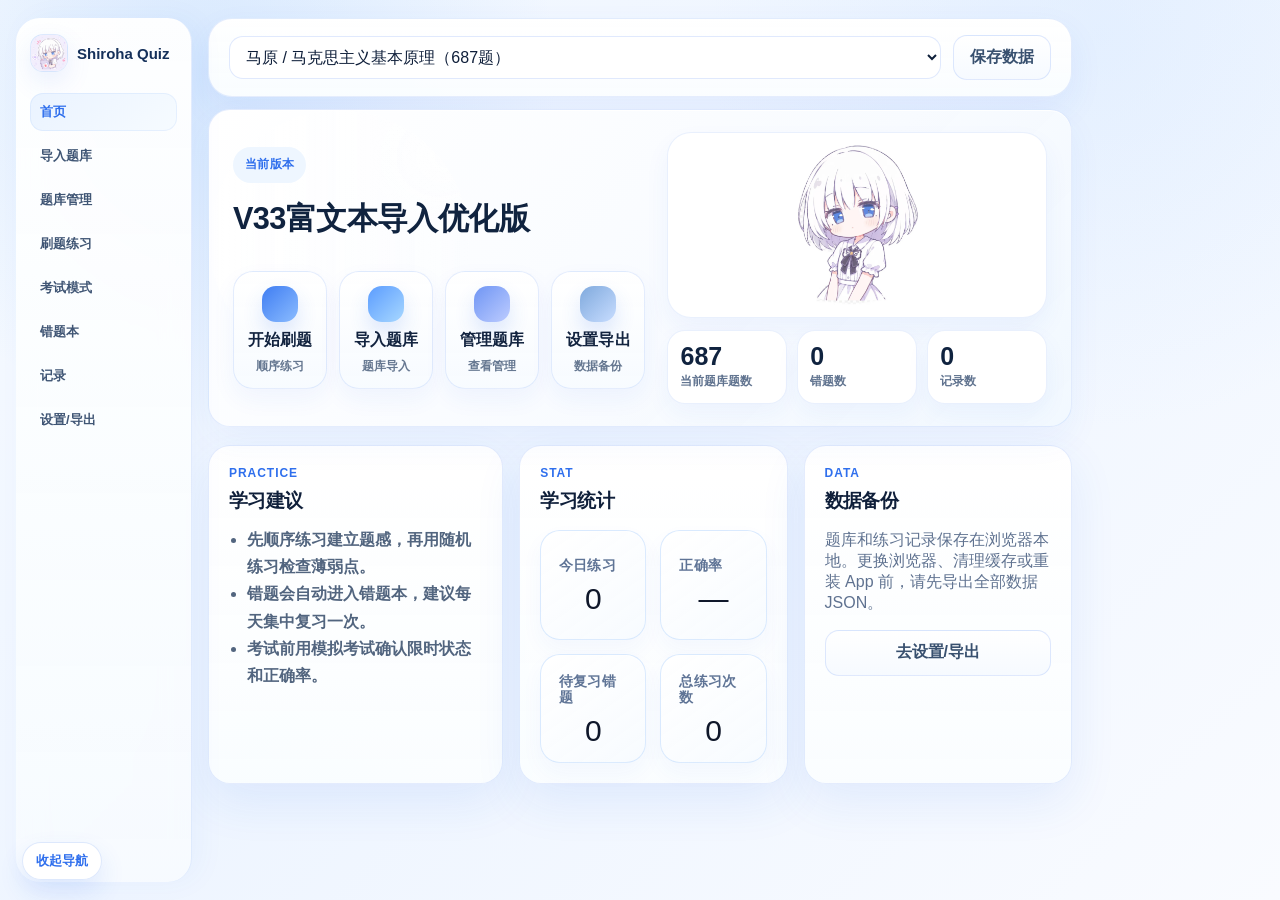
==== index.html @ adc116ed "Publish Shiroha Mayuan quiz site" ====
<!DOCTYPE html>
<html lang="zh-CN">
<head>
  <meta charset="UTF-8" />
  <meta name="viewport" content="width=device-width, initial-scale=1.0, viewport-fit=cover" />
  <meta name="theme-color" content="#F6F7FB" />
  <title>Shiroha Quiz - V29：基本完成版</title>
  <link rel="icon" type="image/png" href="./app-icon.png" />
  <link rel="apple-touch-icon" href="./app-icon.png" />
  <link rel="preload" as="image" href="./media/peeking.webp" />
  <link rel="stylesheet" href="./styles.css" />
  <link rel="preload" as="image" href="./media/home_welcome_avatar.webp" />
  <link rel="preload" as="image" href="./media/import_question_bank_folder.webp" />
</head>
<body>
  <div class="app-splash" aria-hidden="true">
    <div class="app-splash-card">
      <img class="app-splash-logo" src="./media/home_welcome_avatar.webp" alt="" />
      <div class="app-splash-title">Shiroha Quiz</div>
      <div class="app-splash-subtitle">轻量刷题 · 题库导入 · 错题复习</div>
      <div class="app-splash-dots"><span></span><span></span><span></span></div>
    </div>
  </div>

  <div class="app">
    <aside class="side">
      <div class="brand">
        <img src="./app-icon.png" alt="图标" onerror="this.style.display='none'" />
        <div><b>Shiroha Quiz</b><span>自导入题库 · 练习 · 考试</span></div>
      </div>
      <button class="nav active" data-view="dashboard">首页</button>
      <button class="nav" data-view="import">导入题库</button>
      <button class="nav" data-view="banks">题库管理</button>
      <button class="nav" data-view="practice">刷题练习</button>
      <button class="nav" data-view="exam">考试模式</button>
      <button class="nav" data-view="wrongbook">错题本</button>
      <button class="nav" data-view="records">记录</button>
      <button class="nav" data-view="settings">设置/导出</button>
    </aside>

    <main class="main">
      <header class="topbar">
        <div>
          <p class="kicker">Shiroha Quiz</p>
          <h1 id="page-title">首页</h1>
        </div>
        <div class="top-actions">
          <select id="active-bank-select"></select>
          <button id="save-all-btn" class="ghost">保存数据</button>
        </div>
      </header>

      <section id="dashboard" class="view active">
        <div class="hero-card dashboard-home-hero">
          <div class="dashboard-home-main">
            <p class="kicker">当前版本</p>
            <h2>V29：基本完成版</h2>
            <p class="dashboard-home-desc">Web 端主体功能与布局已基本定型，常用入口、题库状态和学习数据都可以从首页快速查看。</p>
            <div class="dashboard-action-grid" aria-label="首页快捷入口">
              <button type="button" class="dashboard-action-card blue" onclick="var n=document.querySelector('.nav[data-view=&quot;practice&quot;]');if(n)n.click();">
                <span>开始刷题</span><small>顺序练习</small>
              </button>
              <button type="button" class="dashboard-action-card green" onclick="var n=document.querySelector('.nav[data-view=&quot;import&quot;]');if(n)n.click();">
                <span>导入题库</span><small>题库导入</small>
              </button>
              <button type="button" class="dashboard-action-card violet" onclick="var n=document.querySelector('.nav[data-view=&quot;banks&quot;]');if(n)n.click();">
                <span>管理题库</span><small>查看管理</small>
              </button>
              <button type="button" class="dashboard-action-card amber" onclick="var n=document.querySelector('.nav[data-view=&quot;settings&quot;]');if(n)n.click();">
                <span>设置导出</span><small>数据备份</small>
              </button>
            </div>
          </div>
          <div class="dashboard-home-side">
            <div class="hero-visual-card dashboard-character-card">
              <img class="hero-mascot hero-mascot-main" src="./media/splash_mascot.webp" alt="Shiroha Quiz 首页欢迎素材" />
            </div>
            <div class="dashboard-stat-grid hero-stats-app">
              <div><b id="stat-total">0</b><span>当前题库题数</span></div>
              <div><b id="stat-wrong">0</b><span>错题数</span></div>
              <div><b id="stat-records">0</b><span>记录数</span></div>
            </div>
          </div>
        </div>

        <div class="dashboard-lower-grid">
          <div class="card dashboard-panel">
            <div class="section-head compact"><div><p class="kicker">Practice</p><h3>学习建议</h3></div></div>
            <ul class="dashboard-tips">
              <li>先顺序练习建立题感，再用随机练习检查薄弱点。</li>
              <li>错题会自动进入错题本，建议每天集中复习一次。</li>
              <li>考试前用模拟考试确认限时状态和正确率。</li>
            </ul>
          </div>
          <div class="card dashboard-panel">
            <div class="section-head compact"><div><p class="kicker">Stat</p><h3>学习统计</h3></div></div>
            <div class="dashboard-stats-row learning-stats-v42" aria-label="学习统计">
              <div class="learning-stat-tile-v42">
                <span>今日练习</span>
                <b id="stat-today-count">0</b>
              </div>
              <div class="learning-stat-tile-v42">
                <span>正确率</span>
                <b id="stat-today-rate">—</b>
              </div>
              <div class="learning-stat-tile-v42">
                <span>待复习错题</span>
                <b id="stat-review-due">0</b>
              </div>
              <div class="learning-stat-tile-v42">
                <span>总练习次数</span>
                <b id="stat-total-practice">0</b>
              </div>
            </div>
          </div>
          <div class="card dashboard-panel">
            <div class="section-head compact"><div><p class="kicker">Data</p><h3>数据备份</h3></div></div>
            <p class="muted">题库和练习记录保存在浏览器本地。更换浏览器、清理缓存或重装 App 前，请先导出全部数据 JSON。</p>
            <div class="actions dashboard-card-actions"><button type="button" class="ghost" onclick="var n=document.querySelector('.nav[data-view=&quot;settings&quot;]');if(n)n.click();">去设置/导出</button></div>
          </div>
        </div>
      </section>

      <section id="import" class="view">
        <div class="card">
          <div class="section-head"><div><p class="kicker">Import</p><h2>单文件智能导入</h2></div><button id="load-sample-btn" class="ghost">填入示例</button></div>
          <div class="import-stage-panel">
            <div class="import-stage-copy">
              <b>先导入，再核对，最后开始练习。</b>
              <p>这一页优先保证清晰、稳定和适合手指操作。先上传题库，再在预览区确认识别结果，最后一键创建题库。</p>
              <div class="import-stage-tags">
                <span class="stage-tag active">1 导入文件</span>
                <span class="stage-tag">2 核对结果</span>
                <span class="stage-tag">3 创建题库</span>
              </div>
            </div>
            <div class="import-stage-art">
              <img class="import-art-main" src="./media/import_question_bank_folder.webp" alt="导入题库提示" />
            </div>
          </div>
          <div class="form-grid">
            <label>题库名称<input id="import-bank-name" placeholder="例如：安全培训题库" /></label>
            <label>识别模式<select id="import-mode"><option value="auto">自动识别</option><option value="wenjuanxing">问卷星/考试星</option><option value="normal">普通题库</option><option value="json">JSON</option></select></label>
            <label>解析策略<select id="import-strategy"><option value="auto" selected>自动推荐</option><option value="standard">标准逐行解析</option><option value="volume">分卷分区三层解析</option><option value="compact">紧凑格式解析</option></select></label>
            <label>上传文件<input id="import-file" type="file" accept=".txt,.json,.csv,.xlsx,.docx,.doc,.pdf" /></label>
          </div>
          <textarea id="import-text" placeholder="把题库文本粘贴到这里，或上传 .docx / .xlsx / .csv / .txt / .json / 文字型 PDF 后导入。支持：A、选项(正确答案)、答案：D、答案：A/B/C、解析：……"></textarea>
          <div class="actions import-actions-v51"><button id="parse-import-btn" class="primary">开始识别</button><button id="confirm-import-btn" class="primary" disabled>确认导入</button><button id="clear-import-btn" class="ghost">清空</button><span class="import-actions-spacer-v51" aria-hidden="true"></span><button id="find-replace-import-btn" class="ghost import-find-replace-trigger-v51" type="button">查找替换</button></div>
        </div>
        <div class="card">
          <div class="section-head"><div><p class="kicker">Dual File Import</p><h2>双文件导入：题目文件 + 答案文件</h2></div><button id="dual-load-sample-btn" class="ghost">填入双文件示例</button></div>
          <p class="muted">适用于“一个文件只写题目，另一个文件只写答案”的试卷/答案卷。题目文件支持 .docx / .txt / .json / 文字型 .pdf；答案文件支持 .docx / .txt / 文字型 .pdf。文字型 PDF 使用本地文本提取能力，不依赖 OCR。</p>
          <div class="form-grid">
            <label>题目文件<input id="dual-question-file" type="file" accept=".txt,.json,.csv,.docx,.doc,.pdf" /></label>
            <label>答案文件<input id="dual-answer-file" type="file" accept=".txt,.csv,.docx,.doc,.pdf" /></label>
            <label>匹配方式<select id="dual-match-mode"><option value="auto" selected>自动匹配</option><option value="group">题型分组 + 顺序匹配</option><option value="number">按题号匹配</option><option value="number-strict">严格题号匹配</option><option value="order">按顺序匹配</option></select></label>
          </div>
          <div class="split-grid">
            <label>题目文本<textarea id="dual-question-text" placeholder="也可以直接粘贴题目文件内容。"></textarea></label>
            <label>答案文本<textarea id="dual-answer-text" placeholder="也可以直接粘贴答案文件内容，例如：&#10;1. D&#10;2. ACD&#10;3. 正确"></textarea></label>
          </div>
          <div class="actions"><button id="parse-dual-import-btn" class="primary">开始合并识别</button><button id="dual-confirm-import-btn" class="primary" disabled>确认导入</button><button id="clear-dual-import-btn" class="ghost">清空双文件</button></div>
        </div>

        <details class="card import-help import-help-details"><summary>查看导入格式说明</summary>
          <h2>支持的题库格式</h2>
          <p>支持 Word / TXT / PDF / JSON 等常见题库来源。普通文本题库会进入识别流程；从 Shiroha Quiz 导出的备份 JSON、批量题库 JSON 或配置文件，请到“设置/导出”页使用“导入配置 / 备份 JSON”，不要当作普通题库文本解析。</p>
          <div class="help-grid">
            <div><b>单选题</b><code>1. 下列说法正确的是？
A. 选项一
B. 选项二
答案：A</code></div>
            <div><b>多选题</b><code>1. 以下哪些属于常见题型？
A. 单选题
B. 多选题
C. 判断题
答案：AB</code></div>
            <div><b>判断题</b><code>1. Shiroha Quiz 支持导入题库。
答案：正确</code></div>
            <div><b>填空 / 简答</b><code>1. 请填写关键词：____。
参考答案：题库导入</code></div>
            <div><b>双文件导入</b><code>题目文件：只放题目和选项
答案文件：1. A / 2. ACD / 3. 正确
系统会按题号或顺序匹配</code></div>
            <div><b>备份 JSON</b><code>由“导出全部数据”或“批量导出题库”生成
请到“设置/导出”页导入</code></div>
          </div>
        </details>
        <div class="card">
          <div class="section-head"><div><h2>识别结果预览</h2><p class="muted">识别后请先核对题型、答案和异常提示。无法确认的题目会标记为待确认，建议修正后再导入。</p></div><div class="row-actions"><label class="inline-filter">筛选<select id="import-preview-filter"><option value="priority">异常优先</option><option value="problem">仅异常</option><option value="normal">仅正常</option><option value="all">全部</option></select></label><button id="batch-delete-import-btn" class="ghost danger" disabled>删除选中</button><button id="clear-import-selection-btn" class="ghost" disabled>清空选择</button><button id="revalidate-import-btn" class="ghost">重新校验</button></div></div>
          <div id="import-summary" class="notice">尚未识别到题目。</div>
          <div id="import-report-panel" class="report-panel hidden"></div>
          <div class="table-wrap"><table id="import-preview"><thead><tr><th><input type="checkbox" id="import-select-all-visible" title="选择当前显示"></th><th>序号</th><th>题型</th><th>题干</th><th>选项数</th><th>答案</th><th>状态</th><th>操作</th></tr></thead><tbody></tbody></table></div>
        </div>
      </section>

      <section id="banks" class="view">
        <div class="card">
          <div class="section-head"><div><p class="kicker">Banks</p><h2>题库列表</h2></div><button id="dedupe-btn" class="ghost">当前题库去重</button></div>
          <div class="page-art-strip bank-art-strip">
            <div><b>题库列表与批量管理</b><span>没有题库时可先导入或新建空题库；已有题库可在这里整理、复制、合并和批量导出。</span></div>
            <img src="./media/empty_state_no_question_bank.webp" alt="空题库提示素材" />
          </div>
          <div class="form-grid">
            <label>当前题库名称<input id="bank-rename-input" placeholder="输入新名称后点击重命名" /></label>
            <label>合并来源题库<select id="merge-bank-select"></select></label>
            <label>管理操作<select id="bank-sort-mode"><option value="created">按创建时间</option><option value="name">按名称</option><option value="count">按题量</option></select></label>
          </div>
          <div class="actions">
            <button id="rename-bank-btn" class="primary">重命名当前题库</button>
            <button id="duplicate-bank-btn" class="ghost">复制当前题库</button>
            <button id="new-empty-bank-btn" class="ghost">新建空题库</button>
            <button id="merge-bank-btn" class="ghost">把来源题库合并到当前题库</button>
          </div>
          <div id="bank-list" class="bank-list"></div>
        </div>
        <div class="card">
          <h2>当前题库预览</h2>
          <div class="table-wrap"><table id="bank-preview"><thead><tr><th>#</th><th>题型</th><th>题干</th><th>答案</th><th>分类</th><th>分值</th></tr></thead><tbody></tbody></table></div>
        </div>
      </section>

      <section id="practice" class="view">
        <div class="card">
          <div class="section-head"><div><p class="kicker">Practice</p><h2>练习设置</h2></div><div class="pill" id="practice-progress">0 / 0</div></div>
          <div class="page-art-strip practice-art-strip">
            <div><b>选择题型和题量后开始练习</b><span>练习页保留一个学习状态素材，避免占用答题区域。</span></div>
            <img src="./media/quiz_in_progress_study.webp" alt="刷题学习素材" />
          </div>
          <div class="form-grid">
            <label>题型<select id="practice-type"><option value="all">全部</option><option value="single">单选</option><option value="multiple">多选</option><option value="multi">多选兼容</option><option value="judge">判断</option><option value="blank">填空</option><option value="short">简答</option></select></label>
            <label>来源<select id="practice-source"><option value="all">全部题目</option><option value="wrong">仅错题本</option><option value="favorite">仅收藏题</option></select></label>
            <label>顺序<select id="practice-order"><option value="sequence">顺序</option><option value="random">随机</option></select></label>
            <label>题量<select id="practice-limit"><option value="20">20题</option><option value="50">50题</option><option value="100">100题</option><option value="half">题库一半</option><option value="all">全部题库</option></select></label>
            <div class="settings-action-cell web-settings-action-cell">
              <span class="control-label">快捷操作</span>
              <div class="settings-action-buttons">
                <button id="start-practice-btn" class="primary">开始练习</button>
                <button id="reset-practice-btn" class="ghost">重置</button>
              </div>
            </div>
          </div>
          <p class="muted">点击开始后会进入沉浸练习页面，隐藏上方和侧边导航干扰；练习结束或退出后返回设置页。</p>
        </div>
        <div class="card quiz-card" id="practice-card">
          <div class="empty">选择条件后点击“开始练习”。</div>
        </div>
      </section>

      <section id="exam" class="view">
        <div class="card" id="exam-setup">
          <div class="section-head"><div><p class="kicker">Exam</p><h2>考试设置</h2></div><div class="pill" id="exam-timer">未开始</div></div>
          <div class="page-art-strip exam-art-strip">
            <div><b>配置考试参数，再开始模拟</b><span>考试模式使用思考提示素材，保持页面轻量，不遮挡试卷区域。</span></div>
            <img src="./media/thinking_state_question.webp" alt="思考提示素材" />
          </div>
          <div class="form-grid">
            <label>考试名称<input id="exam-name" value="模拟考试" /></label>
            <label>题量<input id="exam-count" type="number" value="50" min="1" /></label>
            <label>限时/分钟<input id="exam-minutes" type="number" value="60" min="0" /></label>
            <label>及格线<input id="exam-pass-score" type="number" value="60" min="0" step="0.5" /></label>
            <label>单选分值<input id="score-single" type="number" value="1" min="0" step="0.5" /></label>
            <label>多选分值<input id="score-multiple" type="number" value="2" min="0" step="0.5" /></label>
            <label>判断分值<input id="score-judge" type="number" value="1" min="0" step="0.5" /></label>
            <label>填空分值<input id="score-blank" type="number" value="1" min="0" step="0.5" /></label>
            <label>简答分值<input id="score-short" type="number" value="5" min="0" step="0.5" /></label>
            <label>题型范围<select id="exam-type"><option value="all">全部题型</option><option value="single">只考单选</option><option value="multiple">只考多选</option><option value="judge">只考判断</option><option value="blank">只考填空</option><option value="short">只考简答</option></select></label>
            <label>抽题方式<select id="exam-order"><option value="random">随机抽题</option><option value="sequence">顺序抽题</option></select></label>
            <div class="settings-action-cell web-settings-action-cell">
              <span class="control-label">快捷操作</span>
              <div class="settings-action-buttons">
                <button id="start-exam-btn" class="primary">开始考试</button>
                <button id="submit-exam-btn" class="danger" disabled>交卷评分</button>
              </div>
            </div>
          </div>
        </div>
        <div class="card quiz-card" id="exam-card"><div class="empty">考试开始后会在这里显示整套试卷。</div></div>
      </section>

      <section id="wrongbook" class="view"><div class="card"><div class="section-head"><div><p class="kicker">Wrongbook</p><h2>错题整理</h2></div><button id="clear-wrong-btn" class="danger">清空错题</button></div><div class="page-art-strip wrongbook-art-strip"><div><b>错题复习与掌握状态</b><span>错题本页面使用一个复习素材，帮助区分学习场景，不额外堆叠图片。</span></div><img src="./media/wrong_question_review_clipboard.webp" alt="错题复习素材" /></div><div class="form-grid"><label>掌握状态筛选<select id="wrong-status-filter"><option value="active">未掌握/复习中</option><option value="all">全部错题记录</option><option value="未掌握">未掌握</option><option value="复习中">复习中</option><option value="已掌握">已掌握</option></select></label><label>排序<select id="wrong-sort-mode"><option value="lastWrong">最近答错优先</option><option value="wrongCount">错误次数最多</option><option value="status">按掌握状态</option></select></label><label>快捷操作<button id="practice-wrong-btn" class="primary" type="button">重练未掌握错题</button></label></div><div id="wrongbook-list" class="list"></div></div></section>
      <section id="records" class="view"><div class="card"><div class="section-head"><div><p class="kicker">Records</p><h2>记录筛选与导出</h2></div><div class="actions"><button id="export-records-btn" class="ghost">导出记录</button><button id="clear-records-btn" class="danger">清空记录</button></div></div><div class="page-art-strip records-art-strip"><div><b>查看练习与考试记录</b><span>记录页使用休息状态素材，表示阶段性回顾和复盘。</span></div><img src="./media/rest_sleep_pillow.webp" alt="休息睡眠素材" /></div><div class="form-grid"><label>记录类型<select id="record-mode-filter"><option value="all">全部</option><option value="练习">练习</option><option value="考试">考试</option></select></label><label>显示范围<select id="record-limit"><option value="30">最近30条</option><option value="100">最近100条</option><option value="all">全部</option></select></label><label>统计<button id="record-refresh-btn" class="ghost" type="button">刷新记录</button></label></div><div id="records-list" class="list"></div></div></section>
      <section id="settings" class="view"><div class="card"><h2>设置与导出</h2><div class="page-art-strip settings-art-strip"><div><b>定期导出备份，避免本地数据丢失</b><span>设置页使用等待/备份状态素材，保持单页视觉提示不拥挤。</span></div><img src="./media/loading_waiting_hourglass.webp" alt="加载等待素材" /></div><p>数据保存在浏览器 localStorage 中。更换浏览器或清理缓存会丢失数据，请定期导出。</p><div class="actions"><button id="export-json-btn" class="primary">导出当前题库 JSON</button><button id="export-all-btn" class="ghost">导出全部数据 JSON</button><button id="reset-data-btn" class="danger">清除全部本地数据</button></div><textarea id="export-output" readonly placeholder="导出内容会显示在这里，也会自动下载文件。"></textarea><details class="asset-reference-details"><summary>角色基准素材预览</summary><img src="./media/mascot_character_sheet.webp" alt="角色基准素材" /></details></div></section>
    </main>
  </div>

  <div class="web-peeking-wrap">
    <img class="web-peeking-art" src="./media/peeking.webp" alt="" />
    <button type="button" class="web-peeking-toggle" aria-pressed="false" onclick="var wrap=this.parentElement; var hidden=wrap.classList.toggle('collapsed'); this.setAttribute('aria-pressed', hidden ? 'true' : 'false'); this.textContent = hidden ? '显示' : '隐藏';">隐藏</button>
  </div>

  <div id="edit-modal" class="modal hidden" aria-hidden="true">
    <div class="modal-panel">
      <div class="section-head">
        <div><p class="kicker">Edit Question</p><h2>修正题目</h2></div>
        <button id="edit-close-btn" class="ghost">关闭</button>
      </div>
      <input id="edit-index" type="hidden" />
      <div class="form-grid">
        <label>题型<select id="edit-type"><option value="single">单选题</option><option value="multiple">多选题</option><option value="judge">判断题</option><option value="blank">填空题</option><option value="short">简答题</option></select></label>
        <label>答案<input id="edit-answer" placeholder="选择题填 D 或 ACD；判断题可填 A/B/正确/错误；填空/简答可填参考答案，多个等价答案用 || 分隔" /></label>
        <label>分类<input id="edit-category" placeholder="例如：基础知识 / 安全规范" /></label>
        <label>分值<input id="edit-score" type="number" min="0" step="0.5" placeholder="可空，考试时按题型默认分值" /></label>
      </div>
      <label>题干<textarea id="edit-question" class="small-area" placeholder="题干"></textarea></label>
      <label>选项<textarea id="edit-options" class="small-area" placeholder="每行一个选项，例如：&#10;A. 选项一&#10;B. 选项二"></textarea></label>
      <label>解析<textarea id="edit-analysis" class="small-area" placeholder="解析，可空"></textarea></label>
      <div id="edit-status" class="notice">等待保存。</div>
      <div class="actions"><button id="edit-save-btn" class="primary">保存修改</button><button id="edit-delete-btn" class="danger">删除本题</button></div>
    </div>
  </div>
  <div id="app-toast" class="app-toast" aria-live="polite"></div>
  <script src="./question-bank.js?v=mayuan-20260531"></script>
  <script>
    (function(){
      var KEY = 'shiroha_quiz_state_v28_4_c1';
      var banks = Array.isArray(window.shirohaPreloadedBanks) ? window.shirohaPreloadedBanks : [];
      if (!banks.length) return;
      var state;
      try { state = JSON.parse(localStorage.getItem(KEY) || '{}'); } catch (_) { state = {}; }
      state.schemaVersion = 1;
      state.banks = Array.isArray(state.banks) ? state.banks : [];
      state.wrongBook = state.wrongBook && typeof state.wrongBook === 'object' ? state.wrongBook : {};
      state.records = Array.isArray(state.records) ? state.records : [];
      state.settings = state.settings && typeof state.settings === 'object' ? state.settings : {};
      state.favorites = state.favorites && typeof state.favorites === 'object' ? state.favorites : {};
      var byId = new Map(state.banks.map(function(b){ return [String(b.id || ''), b]; }));
      banks.forEach(function(bank){ byId.set(bank.id, bank); });
      state.banks = Array.from(byId.values());
      if (!state.activeBankId || !byId.has(state.activeBankId)) state.activeBankId = banks[0].id;
      localStorage.setItem(KEY, JSON.stringify(state));
    })();
  </script>
  <script src="./app.js?v=mayuan-20260531"></script>

</body>
</html>
---- styles.css ----
:root{
  --bg:#f5f7fb;
  --card:#fff;
  --ink:#111827;
  --muted:#64748b;
  --line:#e5e7eb;
  --blue:#2563eb;
  --blue2:#dbeafe;
  --green:#16a34a;
  --green2:#dcfce7;
  --red:#dc2626;
  --red2:#fee2e2;
  --amber:#d97706;
  --shadow:0 18px 45px rgba(15,23,42,.08);
  --r:22px
}
*{
  box-sizing:border-box
}
body{
  margin:0;
  background:linear-gradient(135deg,#eef4ff,#f8fafc 45%,#f5f7fb);
  font-family:-apple-system,BlinkMacSystemFont,"Segoe UI","Microsoft YaHei",sans-serif;
  color:var(--ink)
}
button,input,select,textarea{
  font:inherit
}
.app{
  display:grid;
  grid-template-columns:260px 1fr;
  min-height:100vh
}
.side{
  position:sticky;
  top:0;
  height:100vh;
  padding:22px;
  background:rgba(255,255,255,.86);
  border-right:1px solid var(--line);
  backdrop-filter:blur(14px)
}
.brand{
  display:flex;
  gap:12px;
  align-items:center;
  margin-bottom:24px
}
.brand img{
  width:46px;
  height:46px;
  border-radius:14px
}
.brand b{
  display:block;
  font-size:18px
}
.brand span{
  display:block;
  color:var(--muted);
  font-size:12px;
  margin-top:3px
}
.nav{
  width:100%;
  border:0;
  background:transparent;
  text-align:left;
  padding:13px 14px;
  border-radius:14px;
  margin:3px 0;
  color:#334155;
  cursor:pointer
}
.nav:hover,.nav.active{
  background:var(--blue2);
  color:#1d4ed8;
  font-weight:800
}
.main{
  padding:24px;
  min-width:0
}
.topbar{
  display:flex;
  align-items:center;
  justify-content:space-between;
  gap:16px;
  margin-bottom:20px
}
.kicker{
  margin:0 0 8px;
  color:var(--blue);
  font-weight:900;
  text-transform:uppercase;
  letter-spacing:.08em;
  font-size:12px
}
h1,h2,h3{
  margin:0;
  letter-spacing:-.03em
}
h1{
  font-size:30px
}
.top-actions{
  display:flex;
  gap:10px;
  align-items:center
}
.top-actions select{
  min-width:260px
}
.view{
  display:none
}
.view.active{
  display:block
}
.card,.hero-card{
  background:rgba(255,255,255,.94);
  border:1px solid var(--line);
  border-radius:var(--r);
  box-shadow:var(--shadow);
  padding:22px;
  margin-bottom:18px
}
.hero-card{
  display:grid;
  grid-template-columns:1.5fr .9fr;
  gap:18px;
  align-items:center
}
.hero-card h2{
  font-size:32px;
  margin-bottom:12px
}
.hero-card p{
  color:var(--muted);
  line-height:1.8
}
.hero-stats{
  display:grid;
  grid-template-columns:repeat(3,1fr);
  gap:10px
}
.hero-stats div,.metric{
  background:#f8fafc;
  border:1px solid var(--line);
  border-radius:18px;
  padding:18px
}
.hero-stats b{
  display:block;
  font-size:30px
}
.hero-stats span,.metric span{
  color:var(--muted);
  font-size:13px
}
.grid3{
  display:grid;
  grid-template-columns:repeat(3,1fr);
  gap:16px
}
.section-head{
  display:flex;
  align-items:center;
  justify-content:space-between;
  gap:14px;
  margin-bottom:18px
}
.form-grid{
  display:grid;
  grid-template-columns:repeat(3,minmax(0,1fr));
  gap:14px;
  margin-bottom:16px
}
label{
  display:grid;
  gap:7px;
  font-weight:800;
  color:#334155
}
input,select,textarea{
  border:1px solid var(--line);
  border-radius:14px;
  background:#fff;
  padding:11px 12px;
  color:var(--ink)
}
textarea{
  width:100%;
  min-height:220px;
  resize:vertical;
  line-height:1.6;
  font-family:"Consolas","Microsoft YaHei",monospace
}
.actions{
  display:flex;
  gap:10px;
  flex-wrap:wrap;
  margin-top:14px
}
button{
  border:0;
  border-radius:14px;
  padding:11px 16px;
  cursor:pointer;
  font-weight:900
}
.primary{
  background:var(--blue);
  color:white
}
.ghost{
  background:#f8fafc;
  border:1px solid var(--line);
  color:#334155
}
.danger{
  background:var(--red);
  color:white
}
.ghost.danger{
  color:var(--red);
  background:#fff;
  border-color:#fecaca
}
button:disabled{
  opacity:.45;
  cursor:not-allowed
}
.notice{
  background:#f8fafc;
  border:1px solid var(--line);
  border-radius:14px;
  padding:13px;
  margin-bottom:12px;
  color:var(--muted)
}
.notice.ok{
  background:var(--green2);
  border-color:#86efac;
  color:#166534
}
.notice.warn{
  background:#fffbeb;
  border-color:#fde68a;
  color:#92400e
}
.table-wrap{
  overflow:auto;
  border:1px solid var(--line);
  border-radius:16px
}
table{
  width:100%;
  border-collapse:collapse;
  background:#fff
}
th,td{
  border-bottom:1px solid var(--line);
  padding:11px;
  text-align:left;
  vertical-align:top
}
th{
  background:#f8fafc;
  color:#475569;
  font-size:13px;
  white-space:nowrap
}
td{
  font-size:14px
}
.bank-list,.list{
  display:grid;
  gap:10px
}
.bank-item,.record-item,.wrong-item{
  border:1px solid var(--line);
  border-radius:16px;
  background:#fff;
  padding:14px
}
.bank-item{
  display:flex;
  justify-content:space-between;
  gap:12px;
  align-items:center
}
.muted,.empty{
  color:var(--muted)
}
.pill{
  display:inline-flex;
  align-items:center;
  border:1px solid var(--line);
  background:#f8fafc;
  border-radius:999px;
  padding:8px 12px;
  color:#475569;
  font-weight:900
}
.quiz-card .question-title{
  font-size:20px;
  line-height:1.55;
  margin:8px 0 16px
}
.qmeta{
  display:flex;
  gap:8px;
  flex-wrap:wrap;
  margin-bottom:8px
}
.option{
  display:flex;
  gap:10px;
  align-items:flex-start;
  width:100%;
  padding:15px;
  border:2px solid var(--line);
  border-radius:16px;
  background:#fff;
  margin:10px 0;
  cursor:pointer;
  transition:.16s
}
.option input{
  margin-top:3px
}
.option.selected{
  background:var(--blue2);
  border-color:var(--blue);
  box-shadow:0 8px 22px rgba(37,99,235,.14)
}
.option.correct{
  background:var(--green2);
  border-color:var(--green)
}
.option.wrong{
  background:var(--red2);
  border-color:var(--red)
}
.option-key{
  font-weight:900;
  min-width:26px
}
.feedback{
  border-radius:16px;
  padding:14px;
  margin-top:14px;
  font-weight:800
}
.feedback.ok{
  background:var(--green2);
  color:#166534;
  border:1px solid #86efac
}
.feedback.bad{
  background:var(--red2);
  color:#991b1b;
  border:1px solid #fecaca
}
.feedback.warn{
  background:#fffbeb;
  color:#92400e;
  border:1px solid #fde68a
}
.exam-q{
  border:1px solid var(--line);
  border-radius:18px;
  padding:16px;
  margin:14px 0;
  background:#fff
}
.exam-q h3{
  font-size:17px;
  line-height:1.5
}
.score-card{
  display:grid;
  grid-template-columns:repeat(4,1fr);
  gap:12px;
  margin-bottom:16px
}
.score-card .metric b{
  display:block;
  font-size:26px;
  margin-top:6px
}
@media(max-width:900px){
  .app{
    grid-template-columns:1fr
  }
  .side{
    position:relative;
    height:auto
  }
  .main{
    padding:16px
  }
  .topbar,.hero-card,.section-head{
    display:block
  }
  .top-actions{
    margin-top:14px
  }
  .grid3,.form-grid,.hero-stats,.score-card{
    grid-template-columns:1fr
  }
  .top-actions select{
    min-width:0;
    width:100%
  }
  .top-actions{
    display:grid
  }
  .nav{
    display:inline-flex;
    width:auto
  }
  .side{
    white-space:nowrap;
    overflow:auto
  }
  .brand{
    position:sticky;
    left:0;
    background:white
  }
  .card,.hero-card{
    padding:16px
  }
}
.import-help code{
  display:block;
  margin-top:8px;
  padding:10px;
  border-radius:12px;
  background:#f6f8fb;
  color:#25324b;
  white-space:pre-wrap;
  font-family:ui-monospace,SFMono-Regular,Menlo,Consolas,monospace;
  font-size:12px;
  line-height:1.45
}
.help-grid{
  display:grid;
  grid-template-columns:repeat(2,minmax(0,1fr));
  gap:12px;
  margin-top:12px
}
.help-grid>div{
  border:1px solid #e6ebf2;
  border-radius:16px;
  padding:12px;
  background:#fff
}
@media(max-width:800px){
  .help-grid{
    grid-template-columns:1fr
  }
}
.split-grid{
  display:grid;
  grid-template-columns:1fr 1fr;
  gap:14px;
  margin-top:12px
}
.split-grid textarea{
  min-height:180px
}
.small-area{
  min-height:95px
}
.status-ok{
  color:#166534;
  font-weight:900
}
.status-warn{
  color:#92400e;
  font-weight:900
}
.status-error{
  color:#991b1b;
  font-weight:900
}
.row-actions{
  display:flex;
  gap:8px;
  flex-wrap:wrap
}
.mini-btn{
  padding:7px 10px;
  border-radius:10px;
  font-size:12px
}
.modal{
  position:fixed;
  inset:0;
  background:rgba(15,23,42,.45);
  z-index:1000;
  display:flex;
  align-items:center;
  justify-content:center;
  padding:18px
}
.modal.hidden{
  display:none
}
.modal-panel{
  width:min(920px,96vw);
  max-height:92vh;
  overflow:auto;
  background:#fff;
  border-radius:24px;
  box-shadow:0 28px 80px rgba(15,23,42,.28);
  padding:22px;
  border:1px solid var(--line)
}
#edit-status{
  margin-top:10px
}
.source-badge{
  display:inline-flex;
  border-radius:999px;
  padding:4px 8px;
  background:#eef2ff;
  color:#3730a3;
  font-size:12px;
  font-weight:900;
  margin-left:6px
}
@media(max-width:900px){
  .split-grid{
    grid-template-columns:1fr
  }
  .modal{
    align-items:flex-start
  }
  .modal-panel{
    max-height:96vh
  }
}
.active-bank{
  border-color:#93c5fd;
  background:#eff6ff
}
.bank-item .row-actions{
  justify-content:flex-end
}
details{
  margin-top:10px
}
summary{
  cursor:pointer;
  font-weight:900;
  color:#1d4ed8
}
.wrong-item .section-head{
  margin-bottom:0
}
.record-item details .table-wrap{
  margin-top:10px
}
.exam-q .option input:checked+span{
  font-weight:900
}
@media(max-width:900px){
  .bank-item{
    display:block
  }
  .bank-item .row-actions{
    margin-top:10px;
    justify-content:flex-start
  }
}
.answer-input-wrap{
  margin:12px 0
}
.text-answer{
  width:100%;
  border:2px solid var(--line);
  border-radius:16px;
  padding:14px;
  background:#fff;
  line-height:1.6
}
.text-answer:focus{
  outline:none;
  border-color:var(--blue);
  box-shadow:0 0 0 4px rgba(37,99,235,.12)
}
input.text-answer{
  min-height:52px
}
textarea.text-answer{
  min-height:140px;
  font-family:inherit
}
.feedback .actions{
  margin-top:10px
}
/* v9: 导入提示窗口 */
.app-toast{
  position:fixed;
  right:18px;
  top:18px;
  z-index:9999;
  display:flex;
  flex-direction:column;
  gap:10px;
  max-width:min(420px,calc(100vw - 36px));
  pointer-events:none
}
.toast-item{
  pointer-events:auto;
  display:flex;
  align-items:flex-start;
  justify-content:space-between;
  gap:12px;
  padding:14px 14px;
  border-radius:16px;
  background:#fff;
  border:1px solid #d8e2f2;
  box-shadow:0 14px 38px rgba(15,23,42,.18);
  animation:toastIn .18s ease-out;
  color:#172033
}
.toast-item b{
  display:block;
  margin-bottom:4px;
  font-size:15px
}
.toast-item p{
  margin:0;
  line-height:1.5;
  color:#34445d;
  font-size:13px
}
.toast-item button{
  border:0;
  background:transparent;
  font-size:20px;
  line-height:1;
  cursor:pointer;
  color:#64748b;
  padding:0 2px
}
.toast-item.ok{
  border-left:6px solid #16a34a
}
.toast-item.warn{
  border-left:6px solid #f59e0b
}
.toast-item.danger{
  border-left:6px solid #dc2626
}
.toast-item.hide{
  opacity:0;
  transform:translateY(-6px);
  transition:all .25s ease
}
@keyframes toastIn{
  from{
    opacity:0;
    transform:translateY(-8px)
  }
  to{
    opacity:1;
    transform:translateY(0)
  }
}
/* v9: 沉浸式刷题页面 */
body.practice-focus .side,body.practice-focus .topbar{
  display:none!important
}
body.practice-focus .app{
  display:block;
  min-height:100vh;
  background:#f7f9fd
}
body.practice-focus .main{
  padding:0;
  max-width:none;
  width:100%
}
body.practice-focus .view{
  display:none!important
}
body.practice-focus #practice.view{
  display:block!important;
  min-height:100vh;
  padding:18px;
  background:linear-gradient(180deg,#f8fbff,#eef4ff)
}
body.practice-focus #practice>.card:first-child{
  display:none!important
}
body.practice-focus #practice-card{
  max-width:920px;
  margin:0 auto;
  min-height:calc(100vh - 36px);
  box-shadow:0 18px 50px rgba(15,23,42,.12);
  border-radius:24px;
  padding:28px
}
.practice-focus-head{
  display:flex;
  align-items:center;
  justify-content:space-between;
  gap:12px;
  padding-bottom:16px;
  margin-bottom:18px;
  border-bottom:1px solid #e5edf8;
  color:#0f172a
}
.practice-focus-head span{
  font-weight:700;
  color:#2563eb
}
.mini-btn{
  padding:6px 10px!important;
  font-size:12px!important;
  border-radius:10px!important
}
@media(max-width:720px){
  .app-toast{
    left:12px;
    right:12px;
    top:12px;
    max-width:none
  }
  body.practice-focus #practice.view{
    padding:8px
  }
  body.practice-focus #practice-card{
    min-height:calc(100vh - 16px);
    border-radius:18px;
    padding:18px
  }
  .practice-focus-head{
    position:sticky;
    top:0;
    background:#fff;
    z-index:3
  }
}
.seq-cell{
  min-width:72px;
  white-space:nowrap;
}
.seq-cell b{
  display:block;
  font-size:14px;
  color:#111827;
}
.seq-cell small{
  display:block;
  margin-top:3px;
  font-size:11px;
  color:#64748b;
  line-height:1.2;
}
/* v13: import preview issue-first controls */
.inline-filter{
  display:flex;
  align-items:center;
  gap:8px;
  font-size:14px;
  color:#64748b;
  font-weight:700
}
.inline-filter select{
  min-width:110px;
  padding:8px 10px;
  border:1px solid #e5e7eb;
  border-radius:12px;
  background:#fff;
  font-weight:700;
  color:#0f172a
}
.issue-row{
  background:#fffaf0
}
.error-row{
  background:#fff1f2
}
.import-report{
  margin-bottom:8px;
  padding:8px 10px;
  border-radius:12px;
  background:rgba(37,99,235,.08);
  color:#1e3a8a;
  line-height:1.6
}
#import-summary b{
  color:#0f172a
}
.select-cell{
  width:42px;
  text-align:center
}
.select-cell input,#import-select-all-visible{
  width:18px;
  height:18px;
  accent-color:#2563eb;
  cursor:pointer
}
#import-preview th:first-child,#import-preview td:first-child{
  text-align:center
}
button:disabled{
  opacity:.45;
  cursor:not-allowed
}
/* v20 import report */
.report-panel{
  margin:12px 0 16px;
  padding:14px;
  border:1px solid var(--border,#e5e7eb);
  border-radius:14px;
  background:rgba(15,23,42,.03)
}
.report-panel.hidden{
  display:none
}
.report-grid{
  display:grid;
  grid-template-columns:repeat(4,minmax(0,1fr));
  gap:10px
}
.report-grid>div{
  border:1px solid var(--border,#e5e7eb);
  border-radius:12px;
  padding:12px;
  background:#fff;
  min-height:78px
}
.report-grid span{
  display:block;
  font-size:12px;
  color:#64748b;
  margin-bottom:4px
}
.report-grid b{
  display:block;
  font-size:20px;
  line-height:1.25;
  color:#0f172a
}
.report-grid small{
  display:block;
  margin-top:4px;
  color:#64748b;
  line-height:1.35
}
.report-grid .ok{
  border-color:#86efac;
  background:#f0fdf4
}
.report-grid .warn{
  border-color:#fcd34d;
  background:#fffbeb
}
.report-detail{
  margin-top:10px;
  color:#334155;
  font-size:13px;
  line-height:1.6
}
.candidate-details{
  margin-top:10px
}
.candidate-details summary{
  cursor:pointer;
  color:#2563eb;
  font-weight:600
}
.candidate-details table{
  width:100%;
  margin-top:8px;
  border-collapse:collapse;
  font-size:13px;
  background:#fff;
  border-radius:10px;
  overflow:hidden
}
.candidate-details th,.candidate-details td{
  border:1px solid #e5e7eb;
  padding:8px;
  text-align:left
}
@media(max-width:900px){
  .report-grid{
    grid-template-columns:repeat(2,minmax(0,1fr))
  }
}
@media(max-width:560px){
  .report-grid{
    grid-template-columns:1fr
  }
}
/* v24 shared visual refinement */
.hero-stats-app{
  grid-template-columns:1fr 1fr;
  align-items:stretch
}
.hero-visual-card{
  position:relative;
  grid-column:1/-1;
  min-height:220px;
  border-radius:24px;
  padding:18px;
  background:linear-gradient(135deg,#eff5ff,#ffffff 58%,#f6f9ff);
  border:1px solid rgba(37,99,235,.12);
  overflow:hidden;
  box-shadow:inset 0 1px 0 rgba(255,255,255,.7)
}
.hero-visual-card::before{
  content:"";
  position:absolute;
  left:-30px;
  bottom:-34px;
  width:140px;
  height:140px;
  border-radius:999px;
  background:rgba(37,99,235,.10);
  filter:blur(8px)
}
.hero-visual-card::after{
  content:"";
  position:absolute;
  top:-24px;
  right:-20px;
  width:120px;
  height:120px;
  border-radius:999px;
  background:rgba(147,197,253,.18);
  filter:blur(10px)
}
.hero-mascot{
  display:block;
  user-select:none;
  pointer-events:none
}
.hero-mascot-main{
  position:absolute;
  right:14px;
  bottom:-6px;
  width:min(22vw,240px);
  max-width:240px
}
.hero-mascot-badge{
  position:absolute;
  left:16px;
  top:16px;
  width:84px;
  height:84px;
  border-radius:24px;
  border:1px solid rgba(37,99,235,.14);
  background:#fff;
  box-shadow:0 10px 24px rgba(37,99,235,.12)
}
.import-stage-panel{
  display:grid;
  grid-template-columns:1.15fr .85fr;
  gap:14px;
  align-items:center;
  padding:16px 16px 14px;
  margin-bottom:14px;
  border-radius:22px;
  background:linear-gradient(135deg,#eef5ff,#ffffff 62%,#f7faff);
  border:1px solid rgba(37,99,235,.10);
  overflow:hidden;
  position:relative
}
.import-stage-panel::after{
  content:"";
  position:absolute;
  right:-18px;
  top:-22px;
  width:118px;
  height:118px;
  border-radius:999px;
  background:rgba(125,177,255,.12);
  filter:blur(12px)
}
.import-stage-copy b{
  display:block;
  font-size:16px;
  line-height:1.4;
  color:#132238;
  margin-bottom:8px
}
.import-stage-copy p{
  margin:0;
  color:#5f728d;
  line-height:1.7;
  font-size:13px
}
.import-stage-tags{
  display:flex;
  flex-wrap:wrap;
  gap:8px;
  margin-top:12px
}
.stage-tag{
  display:inline-flex;
  align-items:center;
  padding:8px 12px;
  border-radius:999px;
  background:rgba(255,255,255,.86);
  border:1px solid rgba(37,99,235,.10);
  color:#4b5d77;
  font-size:12px;
  font-weight:800
}
.stage-tag.active{
  background:rgba(37,99,235,.10);
  color:#1d4ed8;
  border-color:rgba(37,99,235,.18)
}
.import-stage-art{
  position:relative;
  min-height:156px
}
.import-art-main{
  position:absolute;
  right:-2px;
  bottom:-4px;
  width:min(20vw,176px);
  max-width:176px
}
.import-art-float{
  position:absolute;
  left:6px;
  top:8px;
  width:72px;
  transform:rotate(-10deg)
}
.import-help-details>summary{
  list-style:none;
  cursor:pointer;
  font-size:18px;
  font-weight:800;
  color:#172033
}
.import-help-details>summary::-webkit-details-marker{
  display:none
}
.import-help-details>summary::after{
  content:"展开";
  float:right;
  font-size:12px;
  color:#2563eb;
  font-weight:800
}
.import-help-details[open]>summary::after{
  content:"收起"
}
@media(max-width:900px){
  .hero-stats-app{
    grid-template-columns:1fr
  }
  .hero-visual-card{
    min-height:200px
  }
  .hero-mascot-main{
    width:min(44vw,220px)
  }
  .import-stage-panel{
    grid-template-columns:1fr
  }
  .import-art-main{
    width:min(34vw,180px)
  }
}
/* v25 bugfix: mobile layout, asset density and overflow control */
html,body{
  max-width:100%;
  overflow-x:hidden
}
.main,.view,.card,.hero-card,.form-grid,.split-grid,.section-head{
  min-width:0
}
.hero-mascot-badge,.import-art-float{
  display:none!important
}
.hero-visual-card{
  display:flex;
  align-items:flex-end;
  justify-content:flex-end;
  min-height:190px
}
.hero-mascot-main{
  position:relative;
  right:auto;
  bottom:auto;
  width:min(28vw,220px);
  max-width:220px;
  margin-left:auto
}
.import-stage-art{
  display:flex;
  align-items:flex-end;
  justify-content:flex-end;
  min-height:138px
}
.import-art-main{
  position:relative;
  right:auto;
  bottom:auto;
  width:min(18vw,160px);
  max-width:160px;
  margin-left:auto
}
.import-help code{
  overflow-wrap:anywhere;
  word-break:break-word
}
textarea,input,select,button{
  max-width:100%
}
@media(max-width:720px){
  html,body{
    width:100%;
    max-width:100%;
    overflow-x:hidden
  }
  .app{
    display:block;
    width:100%;
    max-width:100%;
    min-width:0
  }
  .main{
    width:100%;
    max-width:100%;
    min-width:0;
    padding:12px 12px calc(92px + env(safe-area-inset-bottom))!important
  }
  .view,.card,.hero-card{
    width:100%;
    max-width:100%;
    min-width:0
  }
  .side{
    position:fixed;
    left:10px;
    right:10px;
    bottom:10px;
    top:auto;
    z-index:30;
    height:auto;
    max-height:none;
    padding:8px calc(8px + env(safe-area-inset-right)) calc(8px + env(safe-area-inset-bottom)) calc(8px + env(safe-area-inset-left));
    border:1px solid rgba(229,231,235,.88);
    border-radius:22px;
    background:rgba(255,255,255,.94);
    backdrop-filter:blur(18px);
    display:flex!important;
    grid-template-columns:none!important;
    gap:8px;
    overflow-x:auto;
    overflow-y:hidden;
    white-space:nowrap;
    box-shadow:0 20px 50px rgba(15,23,42,.14);
    -webkit-overflow-scrolling:touch;
    scrollbar-width:none
  }
  .side::-webkit-scrollbar{
    display:none
  }
  .brand{
    display:none!important
  }
  .nav{
    flex:0 0 auto;
    width:auto!important;
    min-width:84px;
    min-height:46px;
    margin:0;
    padding:10px 12px;
    border-radius:16px;
    font-size:12px;
    line-height:1.15;
    display:flex;
    align-items:center;
    justify-content:center;
    text-align:center;
    font-weight:800;
    color:#60738f
  }
  .nav.active{
    background:linear-gradient(180deg,#2d6df6,#3b82f6);
    color:#fff;
    box-shadow:0 10px 22px rgba(37,99,235,.22)
  }
  .topbar{
    display:grid;
    gap:8px;
    margin-bottom:12px;
    position:sticky;
    top:0;
    z-index:12;
    padding:12px;
    border:1px solid rgba(229,231,235,.88);
    border-radius:18px;
    background:rgba(255,255,255,.94);
    backdrop-filter:blur(14px)
  }
  .top-actions,.actions,.row-actions{
    display:grid;
    grid-template-columns:1fr;
    gap:10px
  }
  .top-actions select,.top-actions button,.actions button,.row-actions button{
    width:100%
  }
  .grid3,.form-grid,.split-grid,.hero-stats,.score-card,.help-grid{
    grid-template-columns:1fr!important
  }
  .hero-card{
    display:block
  }
  .hero-visual-card{
    min-height:150px;
    margin-top:12px
  }
  .hero-mascot-main{
    width:min(52vw,180px)
  }
  .import-stage-panel{
    grid-template-columns:1fr!important;
    gap:10px;
    padding:14px;
    margin-bottom:12px
  }
  .import-stage-art{
    min-height:108px
  }
  .import-art-main{
    width:min(42vw,146px)
  }
  .stage-tag{
    padding:7px 10px;
    font-size:11px
  }
  .card,.hero-card{
    padding:16px;
    border-radius:20px
  }
  .table-wrap{
    max-width:100%;
    overflow:auto;
    -webkit-overflow-scrolling:touch
  }
  table{
    min-width:680px
  }
  th,td{
    padding:10px 9px;
    font-size:13px
  }
  textarea{
    min-height:148px;
    overflow-wrap:anywhere;
    word-break:break-word
  }
}
/* v25.1: complete UI asset usage without dense image stacking */
.page-art-strip{
  display:grid;
  grid-template-columns:minmax(0,1fr) auto;
  align-items:center;
  gap:14px;
  margin:0 0 16px;
  padding:14px 16px;
  border:1px solid rgba(37,99,235,.10);
  border-radius:20px;
  background:linear-gradient(135deg,#f4f8ff,#fff 58%,#f8fbff);
  overflow:hidden;
  min-width:0
}
.page-art-strip b{
  display:block;
  color:#132238;
  font-size:15px;
  line-height:1.35;
  margin-bottom:5px
}
.page-art-strip span{
  display:block;
  color:#64748b;
  font-size:13px;
  line-height:1.55;
  overflow-wrap:anywhere
}
.page-art-strip img{
  width:96px;
  max-height:96px;
  object-fit:contain;
  display:block;
  user-select:none;
  pointer-events:none;
  filter:drop-shadow(0 10px 20px rgba(37,99,235,.10))
}
.bank-art-strip img,.records-art-strip img,.settings-art-strip img{
  width:88px;
  max-height:88px
}
.practice-art-strip img,.wrongbook-art-strip img,.exam-art-strip img{
  width:104px;
  max-height:104px
}
.asset-reference-details{
  margin-top:14px;
  border:1px solid var(--line);
  border-radius:16px;
  background:#f8fafc;
  padding:12px
}
.asset-reference-details summary{
  cursor:pointer;
  font-weight:900;
  color:#2563eb
}
.asset-reference-details img{
  display:block;
  width:min(100%,360px);
  max-height:260px;
  object-fit:contain;
  margin:12px auto 0;
  border-radius:18px;
  background:#fff;
  border:1px solid rgba(37,99,235,.10)
}
@media(max-width:720px){
  .page-art-strip{
    grid-template-columns:1fr;
    gap:8px;
    padding:13px;
    margin-bottom:12px
  }
  .page-art-strip img{
    justify-self:end;
    width:min(34vw,118px);
    max-height:118px
  }
  .bank-art-strip img,.records-art-strip img,.settings-art-strip img{
    width:min(30vw,102px);
    max-height:102px
  }
  .asset-reference-details img{
    max-height:210px
  }
}
/* v25.1: Web/App 素材布局融合优化
目标：一页一图，但让图片进入说明卡/状态卡内部，不再像单独贴在页面一侧。 */
.hero-card,
.import-stage-panel,
.page-art-strip{
  position:relative;
  isolation:isolate;
}
.hero-card{
  overflow:hidden;
  background:
  radial-gradient(circle at 88% 12%, rgba(147,197,253,.24), transparent 30%),
  linear-gradient(135deg, rgba(255,255,255,.96), rgba(249,252,255,.94) 52%, rgba(239,246,255,.88));
}
.hero-card>div:first-child{
  position:relative;
  z-index:2;
}
.hero-stats-app{
  position:relative;
  z-index:1;
  gap:12px;
}
.hero-visual-card{
  min-height:158px;
  padding:18px;
  display:flex;
  align-items:center;
  justify-content:flex-end;
  background:
  radial-gradient(circle at 88% 50%, rgba(37,99,235,.10), transparent 38%),
  linear-gradient(135deg, rgba(239,246,255,.78), rgba(255,255,255,.92));
}
.hero-visual-card::before{
  left:auto;
  right:38px;
  bottom:-48px;
  width:170px;
  height:170px;
  background:rgba(37,99,235,.08);
  filter:blur(10px);
}
.hero-visual-card::after{
  top:-28px;
  right:-28px;
  width:146px;
  height:146px;
  background:rgba(191,219,254,.25);
}
.hero-mascot-main{
  position:relative!important;
  right:auto!important;
  bottom:auto!important;
  width:min(20vw,210px)!important;
  max-width:210px!important;
  margin-left:auto;
  z-index:2;
}
.import-stage-panel{
  grid-template-columns:minmax(0,1fr) 172px;
  min-height:148px;
  padding:18px 22px;
  background:
  radial-gradient(circle at 90% 55%, rgba(147,197,253,.26), transparent 34%),
  linear-gradient(135deg,#eef5ff,#fff 60%,#f8fbff);
}
.import-stage-panel::before{
  content:"";
  position:absolute;
  right:18px;
  bottom:-48px;
  width:190px;
  height:190px;
  border-radius:999px;
  background:rgba(37,99,235,.07);
  z-index:-1;
}
.import-stage-panel::after{
  right:-42px;
  top:-54px;
  width:160px;
  height:160px;
}
.import-stage-copy{
  position:relative;
  z-index:2;
  max-width:820px;
}
.import-stage-art{
  min-height:128px;
  display:flex;
  align-items:center;
  justify-content:center;
}
.import-art-main{
  position:relative!important;
  right:auto!important;
  bottom:auto!important;
  width:min(14vw,150px)!important;
  max-width:150px!important;
  margin:0!important;
  z-index:2;
  filter:drop-shadow(0 14px 24px rgba(37,99,235,.14));
}
.page-art-strip{
  display:block;
  min-height:118px;
  padding:18px 160px 18px 20px;
  margin:0 0 16px;
  border-color:rgba(37,99,235,.12);
  background:
  radial-gradient(circle at 90% 50%, rgba(147,197,253,.24), transparent 34%),
  linear-gradient(135deg,#f4f8ff,#fff 60%,#f8fbff);
  box-shadow:inset 0 1px 0 rgba(255,255,255,.72);
}
.page-art-strip::before{
  content:"";
  position:absolute;
  right:18px;
  top:50%;
  width:128px;
  height:128px;
  transform:translateY(-50%);
  border-radius:999px;
  background:rgba(37,99,235,.07);
  z-index:-1;
}
.page-art-strip>div{
  position:relative;
  z-index:2;
  max-width:760px;
}
.page-art-strip b{
  font-size:16px;
  color:#10213b;
}
.page-art-strip span{
  max-width:660px;
}
.page-art-strip img{
  position:absolute;
  right:22px;
  top:50%;
  width:122px!important;
  max-width:122px!important;
  max-height:122px!important;
  transform:translateY(-50%);
  object-fit:contain;
  opacity:.88;
  filter:drop-shadow(0 16px 24px rgba(37,99,235,.12));
}
.bank-art-strip img,
.records-art-strip img,
.settings-art-strip img{
  width:108px!important;
  max-width:108px!important;
  max-height:108px!important;
  opacity:.72;
}
.practice-art-strip img,
.exam-art-strip img,
.wrongbook-art-strip img{
  width:126px!important;
  max-width:126px!important;
  max-height:126px!important;
}
.settings-art-strip{
  background:
  radial-gradient(circle at 91% 52%, rgba(203,213,225,.24), transparent 35%),
  linear-gradient(135deg,#f8fafc,#fff 58%,#f8fbff);
}
.asset-reference-details img{
  opacity:1;
  filter:none;
}
@media(min-width:1180px){
  .hero-card{
    grid-template-columns:minmax(0,1.45fr) minmax(320px,.9fr);
  }
  .page-art-strip{
    padding-right:190px;
  }
  .page-art-strip img{
    right:34px;
  }
}
@media(max-width:900px){
  .hero-visual-card{
    min-height:138px
  }
  .hero-mascot-main{
    width:min(42vw,180px)!important
  }
  .import-stage-panel{
    grid-template-columns:minmax(0,1fr) 136px!important;
    padding:16px;
    min-height:132px
  }
  .import-art-main{
    width:min(30vw,128px)!important
  }
  .page-art-strip{
    min-height:104px;
    padding:16px 128px 16px 16px
  }
  .page-art-strip img{
    right:16px;
    width:96px!important;
    max-width:96px!important;
    max-height:96px!important
  }
}
@media(max-width:720px){
  .hero-visual-card{
    min-height:124px;
    margin-top:10px
  }
  .hero-mascot-main{
    width:min(46vw,156px)!important
  }
  .import-stage-panel{
    display:block!important;
    padding:14px 118px 14px 14px;
    min-height:126px
  }
  .import-stage-art{
    position:absolute;
    right:12px;
    bottom:8px;
    min-height:0;
    width:96px;
    height:96px;
    display:block
  }
  .import-art-main{
    width:94px!important;
    max-width:94px!important
  }
  .page-art-strip{
    display:block!important;
    min-height:104px;
    padding:14px 106px 14px 14px;
  }
  .page-art-strip b{
    font-size:15px
  }
  .page-art-strip span{
    font-size:12.5px;
    line-height:1.5
  }
  .page-art-strip img{
    justify-self:auto!important;
    right:12px;
    width:82px!important;
    max-width:82px!important;
    max-height:82px!important;
  }
  .practice-art-strip img,
  .exam-art-strip img,
  .wrongbook-art-strip img{
    width:88px!important;
    max-width:88px!important;
    max-height:88px!important;
  }
  .asset-reference-details img{
    position:static;
    transform:none;
    width:min(100%,300px)!important;
    max-width:300px!important;
    max-height:210px!important;
    margin:12px auto 0;
  }
}
@media(prefers-reduced-motion:reduce){
  .hero-mascot-main,.import-art-main,.page-art-strip img{
    animation:none!important;
    transition:none!important
  }
}


/* v25.2-v28: 内置题库加载、答题卡、收藏复习、移动端增强 */
.dashboard-quick-actions{margin:16px 0 0;display:flex;gap:10px;flex-wrap:wrap}
.builtin-bank-card-v252{margin-top:14px;padding:14px;border:1px dashed rgba(96,165,250,.55);border-radius:18px;background:rgba(239,246,255,.68)}
.practice-nav-v26{margin-top:14px;padding-top:12px;border-top:1px solid rgba(148,163,184,.25)}
.practice-nav-grid-v26{display:grid;grid-template-columns:repeat(auto-fill,minmax(42px,1fr));gap:8px;margin-top:8px}
.practice-nav-grid-v26 button{min-height:38px;border-radius:12px;border:1px solid rgba(148,163,184,.35);background:#fff;cursor:pointer;font-weight:700;color:#334155}
.practice-nav-grid-v26 button.current{outline:2px solid rgba(59,130,246,.75);background:#eff6ff;color:#1d4ed8}
.practice-nav-grid-v26 button.done.ok{background:#dcfce7;color:#166534;border-color:#86efac}
.practice-nav-grid-v26 button.done.bad{background:#fee2e2;color:#991b1b;border-color:#fecaca}
.practice-nav-grid-v26 button.favorite{box-shadow:inset 0 -3px 0 rgba(250,204,21,.75)}
.practice-tools-v26{display:flex;gap:8px;align-items:center;flex-wrap:wrap}
.favorite-panel-v27{margin-top:16px;padding-top:16px;border-top:1px solid rgba(148,163,184,.22)}
.favorite-item-v27{border:1px solid rgba(148,163,184,.25);border-radius:16px;padding:12px;margin:10px 0;background:rgba(255,255,255,.72)}
.mobile-safe-note-v28{font-size:12px;color:#64748b;margin-top:8px}
@media(max-width:720px){
  .dashboard-quick-actions{display:grid;grid-template-columns:1fr;gap:8px}
  .practice-focus-head{gap:8px;align-items:flex-start}
  .practice-tools-v26{width:100%}
  .practice-tools-v26 button{flex:1 1 120px;min-height:44px}
  .practice-nav-grid-v26{grid-template-columns:repeat(auto-fill,minmax(40px,1fr));gap:7px}
  .practice-nav-grid-v26 button{min-height:40px;padding:0}
}

/* v28.1: blue-white UI cohesion and integrated asset treatment
   Goal: keep the site blue/white, reduce purple tint, and make inserted illustrations blend into cards. */
:root{
  --bg:#f4f8ff;
  --card:#ffffff;
  --ink:#0f1f3a;
  --muted:#5f7290;
  --line:#dbe8fb;
  --blue:#2f6fed;
  --blue2:#eaf3ff;
  --blue3:#f5f9ff;
  --blue-soft:#f0f6ff;
  --shadow:0 18px 48px rgba(37,99,235,.10);
}
body{
  background:
    radial-gradient(circle at 16% 8%, rgba(96,165,250,.20), transparent 26%),
    radial-gradient(circle at 86% 4%, rgba(191,219,254,.24), transparent 28%),
    linear-gradient(135deg,#f6faff 0%,#eef5ff 46%,#f9fbff 100%);
  color:var(--ink);
}
.side{
  background:linear-gradient(180deg,rgba(255,255,255,.94),rgba(247,251,255,.90));
  border-right:1px solid rgba(47,111,237,.12);
  box-shadow:8px 0 30px rgba(37,99,235,.04);
}
.brand img{
  background:linear-gradient(135deg,#eef6ff,#ffffff);
  border:1px solid rgba(47,111,237,.14);
  box-shadow:0 10px 26px rgba(47,111,237,.10);
}
.brand b{color:#15305a}
.nav{
  color:#405675;
}
.nav:hover,
.nav.active{
  background:linear-gradient(135deg,#eaf3ff,#f6fbff);
  color:#2f6fed;
  box-shadow:inset 0 0 0 1px rgba(47,111,237,.08);
}
.kicker{color:#2f6fed}
.card,.hero-card{
  background:linear-gradient(180deg,rgba(255,255,255,.97),rgba(250,253,255,.94));
  border-color:rgba(47,111,237,.13);
  box-shadow:0 18px 48px rgba(37,99,235,.09);
}
.primary{
  background:linear-gradient(135deg,#2f6fed,#4f8dfd);
  box-shadow:0 12px 24px rgba(47,111,237,.18);
}
.ghost{
  background:linear-gradient(180deg,#ffffff,#f6faff);
  border-color:rgba(47,111,237,.15);
  color:#38506f;
}
input,select,textarea{
  border-color:rgba(47,111,237,.15);
  background:rgba(255,255,255,.96);
}
input:focus,select:focus,textarea:focus{
  outline:2px solid rgba(47,111,237,.22);
  border-color:rgba(47,111,237,.40);
}
.table-wrap, .list, .bank-list{
  border-color:rgba(47,111,237,.10);
}

/* Hero: make mascot part of the hero panel instead of a pasted square. */
.hero-card{
  overflow:hidden;
  background:
    radial-gradient(circle at 84% 48%, rgba(96,165,250,.22), transparent 32%),
    linear-gradient(135deg,#ffffff 0%,#f5f9ff 48%,#eaf3ff 100%);
}
.hero-card::before{
  content:"";
  position:absolute;
  right:-90px;
  top:-90px;
  width:260px;
  height:260px;
  border-radius:999px;
  background:rgba(47,111,237,.07);
  z-index:0;
}
.hero-card::after{
  content:"";
  position:absolute;
  right:22px;
  bottom:18px;
  width:46%;
  height:46%;
  border-radius:36px;
  background:linear-gradient(135deg,rgba(219,234,254,.30),rgba(255,255,255,0));
  z-index:0;
  pointer-events:none;
}
.hero-card>div{position:relative;z-index:1}
.hero-visual-card{
  background:transparent!important;
  border:0!important;
  box-shadow:none!important;
  overflow:visible;
  justify-content:center;
}
.hero-mascot-main{
  border-radius:34px;
  opacity:.96;
  filter:saturate(.86) hue-rotate(8deg) brightness(1.03) drop-shadow(0 18px 34px rgba(47,111,237,.16))!important;
  -webkit-mask-image:radial-gradient(ellipse at center,#000 58%,rgba(0,0,0,.86) 74%,transparent 96%);
  mask-image:radial-gradient(ellipse at center,#000 58%,rgba(0,0,0,.86) 74%,transparent 96%);
}
.hero-stats div,.metric{
  background:rgba(255,255,255,.74);
  border-color:rgba(47,111,237,.13);
}

/* Import panel: blue card composition, no hard purple/rectangular boundary. */
.import-stage-panel{
  overflow:hidden;
  border:1px solid rgba(47,111,237,.12);
  background:
    radial-gradient(circle at 88% 52%, rgba(96,165,250,.24), transparent 32%),
    linear-gradient(135deg,#f6faff 0%,#ffffff 56%,#eaf3ff 100%)!important;
  box-shadow:inset 0 1px 0 rgba(255,255,255,.82);
}
.import-stage-panel::before{
  background:rgba(47,111,237,.08)!important;
}
.import-stage-panel::after{
  background:rgba(191,219,254,.20)!important;
}
.import-art-main{
  border-radius:30px;
  opacity:.94;
  filter:saturate(.84) hue-rotate(8deg) brightness(1.04) drop-shadow(0 16px 30px rgba(47,111,237,.15))!important;
  -webkit-mask-image:radial-gradient(ellipse at center,#000 58%,rgba(0,0,0,.82) 75%,transparent 95%);
  mask-image:radial-gradient(ellipse at center,#000 58%,rgba(0,0,0,.82) 75%,transparent 95%);
}
.stage-tag.active{
  background:linear-gradient(135deg,#dcecff,#f5f9ff);
  color:#2f6fed;
}

/* Page art cards: unified blue-white panels; images are softly masked and tinted. */
.page-art-strip{
  overflow:hidden;
  border-color:rgba(47,111,237,.12)!important;
  background:
    radial-gradient(circle at 88% 50%, rgba(96,165,250,.20), transparent 33%),
    linear-gradient(135deg,#f6faff 0%,#ffffff 56%,#eef6ff 100%)!important;
  box-shadow:inset 0 1px 0 rgba(255,255,255,.78),0 12px 32px rgba(37,99,235,.05);
}
.page-art-strip::before{
  background:rgba(47,111,237,.07)!important;
}
.page-art-strip b{color:#16335d!important}
.page-art-strip span{color:#60738f!important}
.page-art-strip img{
  border-radius:28px;
  opacity:.90!important;
  filter:saturate(.82) hue-rotate(8deg) brightness(1.04) drop-shadow(0 16px 26px rgba(47,111,237,.13))!important;
  -webkit-mask-image:radial-gradient(ellipse at center,#000 60%,rgba(0,0,0,.82) 77%,transparent 96%);
  mask-image:radial-gradient(ellipse at center,#000 60%,rgba(0,0,0,.82) 77%,transparent 96%);
}
.bank-art-strip,
.records-art-strip,
.settings-art-strip{
  background:
    radial-gradient(circle at 90% 52%, rgba(147,197,253,.18), transparent 34%),
    linear-gradient(135deg,#f8fbff 0%,#ffffff 58%,#f1f7ff 100%)!important;
}
.asset-reference-details{
  border-color:rgba(47,111,237,.12);
  background:#f8fbff;
}
.asset-reference-details img{
  -webkit-mask-image:none!important;
  mask-image:none!important;
  filter:saturate(.86) hue-rotate(8deg) brightness(1.03)!important;
}

/* Progress, quiz and wrongbook states stay in the same blue visual language. */
.pill,.notice,.builtin-bank-card-v252{
  border-color:rgba(47,111,237,.15)!important;
  background:linear-gradient(180deg,#f6faff,#ffffff)!important;
}
.practice-nav-grid-v26 button.current{
  background:#eaf3ff!important;
  color:#2f6fed!important;
  outline-color:rgba(47,111,237,.65)!important;
}
.practice-nav-grid-v26 button.favorite{
  box-shadow:inset 0 -3px 0 rgba(96,165,250,.75)!important;
}
.favorite-item-v27{
  border-color:rgba(47,111,237,.14)!important;
  background:rgba(248,251,255,.86)!important;
}

@media(max-width:900px){
  .hero-card::after{display:none}
  .hero-mascot-main,.import-art-main,.page-art-strip img{
    filter:saturate(.82) hue-rotate(8deg) brightness(1.04) drop-shadow(0 12px 20px rgba(47,111,237,.12))!important;
  }
}
@media(max-width:720px){
  .hero-card{
    background:linear-gradient(135deg,#ffffff,#f1f7ff)!important;
  }
  .page-art-strip{
    background:linear-gradient(135deg,#f8fbff,#ffffff 58%,#eef6ff)!important;
  }
  .page-art-strip img,
  .import-art-main{
    opacity:.84!important;
  }
}



/* SHIROHA_V28_1_BANK_MOBILE_LAYOUT_START
   题库管理移动端结构优化：当前题库上方统一选择，卡片只展示信息，单题库操作收进更多菜单。 */
.bank-manage-toolbar-v28{
  background:linear-gradient(135deg,rgba(255,255,255,.96),rgba(239,247,255,.92))!important;
  border:1px solid rgba(47,111,237,.16)!important;
  box-shadow:0 16px 36px rgba(47,111,237,.08)!important;
}
.bank-current-bar-v28{
  display:grid;
  grid-template-columns:minmax(260px,360px) 1fr;
  gap:12px;
  align-items:end;
  margin:12px 0 14px;
}
.bank-current-bar-v28 label{
  display:grid;
  gap:6px;
  color:#27405f;
  font-weight:900;
}
.bank-current-bar-v28 select{
  width:100%;
  background:rgba(255,255,255,.92);
  border:1px solid rgba(47,111,237,.18);
  color:#15305a;
}
.bank-toolbar-actions-v28{
  padding-top:2px;
}
.bank-list{
  display:grid;
  gap:12px;
}
.bank-item-compact-v28{
  display:grid!important;
  grid-template-columns:auto minmax(0,1fr) auto;
  gap:12px;
  align-items:start;
  padding:18px!important;
  background:linear-gradient(135deg,rgba(255,255,255,.98),rgba(247,251,255,.94))!important;
  border:1px solid rgba(47,111,237,.13)!important;
  border-radius:20px!important;
  box-shadow:0 12px 30px rgba(37,99,235,.055)!important;
}
.bank-item-compact-v28.active-bank{
  border-color:rgba(47,111,237,.32)!important;
  background:linear-gradient(135deg,#ffffff,#edf6ff)!important;
}
.bank-item-compact-v28.selected-bank-v28{
  box-shadow:0 16px 36px rgba(37,99,235,.11)!important;
}
.bank-card-check-v28{
  padding:2px 0 0!important;
}
.bank-card-check-v28 input{
  accent-color:#2f6fed;
}
.bank-card-main-v28{
  min-width:0;
}
.bank-card-title-v28{
  display:flex;
  align-items:center;
  gap:8px;
  flex-wrap:wrap;
  margin-bottom:8px;
}
.bank-card-title-v28 b{
  font-size:18px;
  color:#10213d;
}
.bank-card-meta-v28{
  margin:0!important;
  line-height:1.75;
  overflow-wrap:anywhere;
}
.bank-more-menu-v28{
  position:relative;
  justify-self:end;
}
.bank-more-menu-v28 summary{
  list-style:none;
  cursor:pointer;
  user-select:none;
  border:1px solid rgba(47,111,237,.16);
  border-radius:999px;
  background:rgba(255,255,255,.92);
  color:#2f6fed;
  font-weight:900;
  padding:8px 13px;
  box-shadow:0 8px 18px rgba(47,111,237,.08);
}
.bank-more-menu-v28 summary::-webkit-details-marker{
  display:none;
}
.bank-more-menu-v28[open] summary{
  background:#eaf3ff;
}
.bank-more-panel-v28{
  position:absolute;
  right:0;
  top:calc(100% + 8px);
  z-index:20;
  width:150px;
  padding:8px;
  display:grid;
  gap:6px;
  background:rgba(255,255,255,.98);
  border:1px solid rgba(47,111,237,.14);
  border-radius:16px;
  box-shadow:0 20px 45px rgba(15,23,42,.14);
}
.bank-more-panel-v28 button{
  width:100%;
  min-height:38px;
  padding:8px 10px;
}
@media(max-width:720px){
  .main{
    padding-bottom:calc(152px + env(safe-area-inset-bottom))!important;
  }
  .side{
    display:grid!important;
    grid-template-columns:repeat(4,minmax(0,1fr))!important;
    gap:8px!important;
    overflow:visible!important;
    white-space:normal!important;
    max-width:calc(100vw - 20px)!important;
  }
  .side .nav{
    width:100%!important;
    min-width:0!important;
    min-height:42px!important;
    margin:0!important;
    padding:9px 6px!important;
    justify-content:center!important;
    text-align:center!important;
    font-size:12px!important;
    line-height:1.15!important;
    border-radius:16px!important;
  }
  .side .nav.active{
    box-shadow:0 10px 26px rgba(47,111,237,.18)!important;
  }
  .bank-current-bar-v28{
    grid-template-columns:1fr;
    gap:8px;
  }
  .bank-toolbar-actions-v28{
    display:grid!important;
    grid-template-columns:repeat(2,minmax(0,1fr));
  }
  .bank-toolbar-actions-v28 .check-line-v23,
  .bank-toolbar-actions-v28 button{
    width:100%;
    justify-content:center;
  }
  .bank-item-compact-v28{
    grid-template-columns:auto minmax(0,1fr) auto;
    padding:16px!important;
  }
  .bank-card-title-v28 b{
    font-size:17px;
  }
  .bank-card-meta-v28{
    font-size:14px;
  }
  .bank-more-menu-v28{
    align-self:start;
  }
  .bank-more-menu-v28 summary{
    padding:7px 11px;
    font-size:12px;
  }
  .bank-more-panel-v28{
    position:fixed;
    right:18px;
    left:18px;
    bottom:calc(126px + env(safe-area-inset-bottom));
    top:auto;
    width:auto;
    grid-template-columns:1fr;
  }
}
@media(max-width:380px){
  .side{
    gap:6px!important;
    left:8px!important;
    right:8px!important;
    bottom:8px!important;
  }
  .side .nav{
    font-size:11px!important;
    padding:8px 4px!important;
  }
}
/* SHIROHA_V28_1_BANK_MOBILE_LAYOUT_END */


/* SHIROHA_V28_2_ASSET_REFRESH_START
   首页与分页素材替换：统一蓝白云母亚克力风格，减少素材数量并提升融合度。 */
.hero-card,.import-stage-panel,.page-art-strip,.asset-reference-details{
  position:relative;
  border:1px solid rgba(59,130,246,.12)!important;
  background:
    radial-gradient(circle at 88% 18%, rgba(147,197,253,.16), transparent 26%),
    radial-gradient(circle at 12% 100%, rgba(191,219,254,.18), transparent 24%),
    linear-gradient(180deg, rgba(255,255,255,.94), rgba(246,250,255,.96))!important;
  box-shadow:0 18px 42px rgba(37,99,235,.06), inset 0 1px 0 rgba(255,255,255,.88)!important;
  backdrop-filter: blur(10px) saturate(1.04);
  -webkit-backdrop-filter: blur(10px) saturate(1.04);
}
.hero-card::after,.import-stage-panel::after,.page-art-strip::after{
  content:"";
  position:absolute;
  inset:auto -14% -32% auto;
  width:46%;
  aspect-ratio:1/1;
  border-radius:50%;
  background:radial-gradient(circle, rgba(191,219,254,.34), rgba(191,219,254,0) 70%);
  pointer-events:none;
}
.hero-mascot-main,.import-art-main,.page-art-strip img,.asset-reference-details img{
  -webkit-mask-image:none!important;
  mask-image:none!important;
  background:none!important;
  border:none!important;
  box-shadow:none!important;
  opacity:.98!important;
  filter: drop-shadow(0 18px 34px rgba(59,130,246,.14)) saturate(1.01) brightness(1.01)!important;
}
.hero-mascot-main{
  width:min(24vw,260px);
  max-width:260px;
}
.import-art-main{max-width:240px}
.page-art-strip img{
  object-fit:contain;
  max-height:164px;
}
.settings-art-strip img,.records-art-strip img{max-height:154px}
.wrongbook-art-strip img,.practice-art-strip img,.exam-art-strip img{max-height:168px}
.asset-reference-details summary{color:#2f6fed}
.asset-reference-details img{max-width:min(100%,460px)}
@media(max-width:720px){
  .hero-card,.import-stage-panel,.page-art-strip,.asset-reference-details{
    backdrop-filter:none;
    -webkit-backdrop-filter:none;
  }
  .hero-mascot-main{
    width:min(50vw,220px);
    max-width:220px;
  }
  .import-art-main,.page-art-strip img{
    max-width:180px;
    max-height:132px;
  }
}
/* SHIROHA_V28_2_ASSET_REFRESH_END */


/* SHIROHA_V28_3_VISUAL_POLISH_START
   视觉目标：蓝白统一、云母亚克力质感、素材融入卡片；导入备份区域独立，不夹在普通题库导入流程中。 */
:root{
  --sq-blue:#2f6fed;
  --sq-blue-2:#60a5fa;
  --sq-blue-soft:#eaf3ff;
  --sq-card-border:rgba(47,111,237,.13);
  --sq-card-shadow:0 18px 45px rgba(37,99,235,.07);
}
.hero-card{
  min-height:244px;
  align-items:center;
  background:
    radial-gradient(circle at 74% 22%, rgba(147,197,253,.24), transparent 30%),
    radial-gradient(circle at 16% 100%, rgba(219,234,254,.65), transparent 32%),
    linear-gradient(135deg, rgba(255,255,255,.92), rgba(242,248,255,.96) 48%, rgba(232,243,255,.90))!important;
  border:1px solid var(--sq-card-border)!important;
  box-shadow:var(--sq-card-shadow), inset 0 1px 0 rgba(255,255,255,.88)!important;
  overflow:hidden;
}
.hero-card::before{
  content:"";
  position:absolute;
  inset:0;
  background:
    linear-gradient(90deg, rgba(255,255,255,.82), rgba(255,255,255,.34) 56%, rgba(255,255,255,.08)),
    radial-gradient(circle at 92% 18%, rgba(255,255,255,.64), transparent 24%);
  pointer-events:none;
}
.hero-card h1,
.hero-card h2{
  letter-spacing:-.02em;
}
.hero-card p{
  color:#5c7190;
}
.hero-visual-card{
  min-height:214px;
}
.hero-mascot-main{
  right:18px!important;
  bottom:-12px!important;
  width:min(25vw,278px)!important;
  max-width:278px!important;
  opacity:.97!important;
  transform:translateZ(0);
}
.hero-stats{
  position:relative;
  z-index:2;
}
.hero-stats div{
  border:1px solid rgba(47,111,237,.12)!important;
  background:rgba(255,255,255,.76)!important;
  backdrop-filter:blur(8px);
  -webkit-backdrop-filter:blur(8px);
}
.import-stage-panel{
  min-height:188px;
  border-radius:26px!important;
}
.import-art-main{
  width:min(22vw,250px)!important;
  max-width:250px!important;
  justify-self:end;
}
.page-art-strip{
  min-height:126px;
  padding:18px 22px!important;
  border-radius:24px!important;
}
.page-art-strip img{
  width:auto!important;
  max-width:230px!important;
  max-height:172px!important;
  object-fit:contain!important;
  align-self:center;
}
.practice-art-strip img,
.exam-art-strip img{
  max-width:260px!important;
  max-height:178px!important;
}
.wrongbook-art-strip img{
  max-width:220px!important;
  max-height:168px!important;
}
.records-art-strip img,
.settings-art-strip img{
  max-width:210px!important;
  max-height:154px!important;
}
.bank-art-strip img{
  max-width:210px!important;
  max-height:156px!important;
}
.backup-restore-card-v283{
  margin-top:18px;
  border:1px solid rgba(47,111,237,.13)!important;
  background:
    radial-gradient(circle at 92% 16%, rgba(147,197,253,.18), transparent 28%),
    linear-gradient(135deg, rgba(255,255,255,.96), rgba(244,249,255,.95))!important;
  box-shadow:0 16px 36px rgba(37,99,235,.06), inset 0 1px 0 rgba(255,255,255,.86)!important;
}
.backup-restore-card-v283 .muted{
  color:#60738f;
  line-height:1.75;
}
.backup-import-grid-v283{
  grid-template-columns:1fr 1fr;
}
.backup-import-grid-v283 label:has(textarea),
.backup-import-grid-v283 label:nth-child(3){
  grid-column:1 / -1;
}
.backup-import-grid-v283 textarea{
  min-height:118px;
  resize:vertical;
}
.import-layout-v283 .backup-restore-card-v283{
  clear:both;
}
@media(max-width:900px){
  .hero-card{
    min-height:auto;
  }
  .hero-mascot-main{
    width:min(34vw,230px)!important;
    max-width:230px!important;
    right:4px!important;
  }
  .page-art-strip img{
    max-width:190px!important;
    max-height:144px!important;
  }
}
@media(max-width:720px){
  .hero-card{
    padding-bottom:18px!important;
  }
  .hero-mascot-main{
    position:relative!important;
    right:auto!important;
    bottom:auto!important;
    margin:8px auto -2px;
    width:min(58vw,210px)!important;
    max-width:210px!important;
  }
  .import-stage-panel{
    grid-template-columns:1fr!important;
  }
  .import-art-main{
    justify-self:center;
    width:min(58vw,190px)!important;
    max-width:190px!important;
  }
  .page-art-strip{
    grid-template-columns:1fr auto!important;
    gap:10px!important;
    padding:15px 16px!important;
  }
  .page-art-strip img{
    max-width:132px!important;
    max-height:118px!important;
  }
  .backup-import-grid-v283{
    grid-template-columns:1fr;
  }
}
@media(max-width:480px){
  .page-art-strip{
    grid-template-columns:1fr!important;
  }
  .page-art-strip img{
    justify-self:center;
    max-width:150px!important;
    max-height:126px!important;
  }
}
/* SHIROHA_V28_3_VISUAL_POLISH_END */


/* SHIROHA_V28_3_1_IMPORT_BACKUP_POSITION_START
   备份 JSON 导入保留在导入题库页底部，不再夹在普通题库导入、双文件导入和识别结果之间。 */
.backup-restore-bottom-v2831{
  margin-top:28px!important;
  border-style:dashed!important;
  background:
    radial-gradient(circle at 94% 18%, rgba(147,197,253,.14), transparent 30%),
    linear-gradient(135deg, rgba(248,251,255,.96), rgba(255,255,255,.98))!important;
}
.backup-restore-bottom-v2831::before{
  content:"备份恢复";
  display:inline-flex;
  align-items:center;
  width:max-content;
  margin-bottom:10px;
  padding:6px 12px;
  border-radius:999px;
  background:#eaf3ff;
  color:#2f6fed;
  font-size:12px;
  font-weight:800;
  letter-spacing:.05em;
}
.import-layout-v283 .backup-restore-bottom-v2831{
  clear:both;
}
@media(max-width:720px){
  .backup-restore-bottom-v2831{
    margin-top:22px!important;
  }
}
/* SHIROHA_V28_3_1_IMPORT_BACKUP_POSITION_END */


/* SHIROHA_V28_3_3_IMPORT_ART_BG_FIX_START
   修复导入页素材右侧奇怪蓝色圆形背景，改为更干净的蓝白渐变，不干扰素材本身显示。 */
.import-stage-panel{
  background:
    linear-gradient(90deg, rgba(255,255,255,.98) 0%, rgba(248,251,255,.98) 62%, rgba(239,246,255,.94) 100%) !important;
  overflow:hidden;
}
.import-stage-panel::before,
.import-stage-panel::after{
  content:none !important;
  display:none !important;
}
.import-art-main{
  position:relative;
  z-index:2;
  background:none !important;
  filter: drop-shadow(0 16px 28px rgba(59,130,246,.10)) saturate(1.02) brightness(1.01) !important;
}
@media(max-width:720px){
  .import-stage-panel{
    background:
      linear-gradient(180deg, rgba(255,255,255,.98) 0%, rgba(246,250,255,.98) 72%, rgba(239,246,255,.95) 100%) !important;
  }
}
/* SHIROHA_V28_3_3_IMPORT_ART_BG_FIX_END */


/* SHIROHA_V28_3_4_SAFE_PAGE_FIX_START
   安全修复：不再改写 index.html 的 section 结构，避免页面路由全部落到导入页。
   只通过样式修正导入页视觉和备份区域的呈现，不破坏页面切换。 */
.view{display:none}
.view.active{display:block}
.import-stage-panel{
  background:
    linear-gradient(90deg, rgba(255,255,255,.98) 0%, rgba(248,251,255,.98) 62%, rgba(239,246,255,.94) 100%) !important;
  overflow:hidden;
}
.import-stage-panel::before,
.import-stage-panel::after{
  content:none !important;
  display:none !important;
}
.import-art-main{
  position:relative;
  z-index:2;
  background:none !important;
  filter: drop-shadow(0 16px 28px rgba(59,130,246,.10)) saturate(1.02) brightness(1.01) !important;
}
/* 如果备份导入区域存在，降低它的视觉权重，避免看起来夹在主流程里。 */
.backup-restore-card-v283,
.backup-restore-bottom-v2831,
[id*="backup"][class*="card"],
.card:has(#backup-json-file),
.card:has(#backup-json-text),
.card:has(#import-backup-json-btn){
  margin-top:24px !important;
  border-style:dashed !important;
  background:linear-gradient(135deg,rgba(248,251,255,.96),rgba(255,255,255,.98)) !important;
}
@media(max-width:720px){
  .import-stage-panel{
    background:
      linear-gradient(180deg, rgba(255,255,255,.98) 0%, rgba(246,250,255,.98) 72%, rgba(239,246,255,.95) 100%) !important;
  }
}
/* SHIROHA_V28_3_4_SAFE_PAGE_FIX_END */


/* SHIROHA_V28_4_PRACTICE_ART_FIX_START
   修复刷题练习页素材背后的奇怪蓝色圆形区域，并让素材更大、更靠中。 */
.practice-art-strip{
  grid-template-columns:minmax(0,1fr) minmax(220px,360px) !important;
  align-items:center !important;
  background:
    linear-gradient(90deg, rgba(255,255,255,.98) 0%, rgba(248,251,255,.98) 58%, rgba(239,246,255,.95) 100%) !important;
  overflow:hidden;
}
.practice-art-strip::before,
.practice-art-strip::after{
  content:none !important;
  display:none !important;
}
.practice-art-strip img{
  justify-self:center !important;
  width:min(28vw,340px) !important;
  max-width:340px !important;
  max-height:230px !important;
  margin-right:min(3vw,36px) !important;
  background:none !important;
  box-shadow:none !important;
  filter:drop-shadow(0 16px 28px rgba(59,130,246,.12)) saturate(1.02) brightness(1.01) !important;
}
@media(max-width:900px){
  .practice-art-strip{
    grid-template-columns:1fr auto !important;
  }
  .practice-art-strip img{
    width:min(36vw,250px) !important;
    max-width:250px !important;
    max-height:180px !important;
    margin-right:0 !important;
  }
}
@media(max-width:720px){
  .practice-art-strip{
    grid-template-columns:1fr !important;
    text-align:left;
    background:
      linear-gradient(180deg, rgba(255,255,255,.98) 0%, rgba(247,251,255,.98) 70%, rgba(239,246,255,.95) 100%) !important;
  }
  .practice-art-strip img{
    justify-self:center !important;
    width:min(62vw,220px) !important;
    max-width:220px !important;
    max-height:160px !important;
  }
}
/* SHIROHA_V28_4_PRACTICE_ART_FIX_END */


/* SHIROHA_V28_4_1_CARD_ART_FIX_START
   修复插画卡片本身的蓝色气泡干扰；图片尺寸改为克制显示，保证素材完整、不挤压卡片。 */

/* 去掉插画卡片内部过重的圆形蓝色气泡，不再让背景块压到素材上。 */
.hero-card::after,
.hero-visual-card::before,
.hero-visual-card::after,
.import-stage-panel::before,
.import-stage-panel::after,
.page-art-strip::before,
.page-art-strip::after,
.practice-art-strip::before,
.practice-art-strip::after,
.exam-art-strip::before,
.exam-art-strip::after,
.wrongbook-art-strip::before,
.wrongbook-art-strip::after,
.records-art-strip::before,
.records-art-strip::after,
.settings-art-strip::before,
.settings-art-strip::after,
.bank-art-strip::before,
.bank-art-strip::after{
  content:none !important;
  display:none !important;
}

/* 统一改为干净的蓝白亚克力卡片底，而不是局部大蓝圆。 */
.hero-card,
.import-stage-panel,
.page-art-strip{
  background:
    linear-gradient(135deg, rgba(255,255,255,.98) 0%, rgba(248,251,255,.98) 58%, rgba(240,247,255,.96) 100%) !important;
  border:1px solid rgba(47,111,237,.12) !important;
  box-shadow:0 14px 34px rgba(37,99,235,.055), inset 0 1px 0 rgba(255,255,255,.86) !important;
  overflow:hidden;
}

/* 插画完整显示：不再激进放大，不裁切，不硬塞。 */
.hero-mascot-main,
.import-art-main,
.page-art-strip img,
.asset-reference-details img{
  width:auto !important;
  height:auto !important;
  object-fit:contain !important;
  object-position:center center !important;
  background:none !important;
  box-shadow:none !important;
  -webkit-mask-image:none !important;
  mask-image:none !important;
  filter:drop-shadow(0 12px 24px rgba(59,130,246,.10)) saturate(1.02) brightness(1.01) !important;
}

/* 首页可以稍大，但仍要完整显示。 */
.hero-mascot-main{
  max-width:min(23vw,250px) !important;
  max-height:250px !important;
  right:18px !important;
  bottom:0 !important;
}

/* 导入页与普通分页插画保持中等尺寸。 */
.import-art-main{
  max-width:min(21vw,220px) !important;
  max-height:190px !important;
  justify-self:center !important;
}

.page-art-strip{
  grid-template-columns:minmax(0,1fr) minmax(150px,220px) !important;
  min-height:118px !important;
  align-items:center !important;
  gap:16px !important;
}

.page-art-strip img{
  justify-self:center !important;
  max-width:200px !important;
  max-height:150px !important;
}

/* 刷题练习、考试页略强调，但不超过卡片高度。 */
.practice-art-strip img,
.exam-art-strip img{
  max-width:220px !important;
  max-height:160px !important;
  margin:0 !important;
}

/* 错题、记录、设置页更克制。 */
.wrongbook-art-strip img,
.records-art-strip img,
.settings-art-strip img,
.bank-art-strip img{
  max-width:188px !important;
  max-height:140px !important;
  margin:0 !important;
}

/* 题库管理、记录、设置等偏工具页，插画不抢内容。 */
.bank-art-strip,
.records-art-strip,
.settings-art-strip{
  min-height:108px !important;
}

/* App / 小屏幕：图片继续缩小，避免撑高卡片和遮挡内容。 */
@media(max-width:900px){
  .hero-mascot-main{
    max-width:min(32vw,210px) !important;
    max-height:210px !important;
  }
  .import-art-main{
    max-width:min(34vw,180px) !important;
    max-height:156px !important;
  }
  .page-art-strip img{
    max-width:160px !important;
    max-height:124px !important;
  }
  .practice-art-strip img,
  .exam-art-strip img{
    max-width:175px !important;
    max-height:132px !important;
  }
}

@media(max-width:720px){
  .hero-mascot-main{
    position:relative !important;
    right:auto !important;
    bottom:auto !important;
    margin:6px auto 0 !important;
    max-width:min(54vw,185px) !important;
    max-height:185px !important;
  }

  .import-stage-panel,
  .page-art-strip{
    grid-template-columns:1fr !important;
    min-height:auto !important;
  }

  .import-art-main,
  .page-art-strip img{
    max-width:min(54vw,150px) !important;
    max-height:122px !important;
    justify-self:center !important;
  }

  .practice-art-strip img,
  .exam-art-strip img{
    max-width:min(56vw,160px) !important;
    max-height:126px !important;
  }
}

/* SHIROHA_V28_4_1_CARD_ART_FIX_END */


/* SHIROHA_V28_4_2_ART_SIZE_TUNING_START
   按页面微调插画在卡片里的尺寸与位置：
   - 题库管理：缩小约20%
   - 刷题练习：放大约20%，并移到更居中的位置
   - 考试模式：适当缩小（原先偏大）
   - 刷题记录：缩小约20%
   - 错题本：缩小约10%
   - 设置/导出：缩小约20%
*/
.bank-art-strip img{
  max-width:150px !important;
  max-height:112px !important;
}

.practice-art-strip{
  grid-template-columns:minmax(0,1fr) minmax(180px,260px) !important;
}
.practice-art-strip img{
  justify-self:center !important;
  align-self:center !important;
  max-width:264px !important;
  max-height:192px !important;
  margin:0 auto !important;
}

.exam-art-strip img{
  max-width:188px !important;
  max-height:140px !important;
}

.records-art-strip img{
  max-width:150px !important;
  max-height:112px !important;
}

.wrongbook-art-strip img{
  max-width:170px !important;
  max-height:126px !important;
}

.settings-art-strip img{
  max-width:150px !important;
  max-height:112px !important;
}

/* 中尺寸屏幕 */
@media (max-width:900px){
  .bank-art-strip img{
    max-width:128px !important;
    max-height:96px !important;
  }

  .practice-art-strip{
    grid-template-columns:1fr auto !important;
  }
  .practice-art-strip img{
    max-width:210px !important;
    max-height:156px !important;
  }

  .exam-art-strip img{
    max-width:156px !important;
    max-height:118px !important;
  }

  .records-art-strip img,
  .settings-art-strip img{
    max-width:128px !important;
    max-height:96px !important;
  }

  .wrongbook-art-strip img{
    max-width:152px !important;
    max-height:114px !important;
  }
}

/* 手机端 */
@media (max-width:720px){
  .bank-art-strip img{
    max-width:min(44vw,120px) !important;
    max-height:92px !important;
  }

  .practice-art-strip img{
    max-width:min(62vw,190px) !important;
    max-height:144px !important;
  }

  .exam-art-strip img{
    max-width:min(50vw,142px) !important;
    max-height:108px !important;
  }

  .records-art-strip img,
  .settings-art-strip img{
    max-width:min(44vw,120px) !important;
    max-height:92px !important;
  }

  .wrongbook-art-strip img{
    max-width:min(48vw,136px) !important;
    max-height:102px !important;
  }
}
/* SHIROHA_V28_4_2_ART_SIZE_TUNING_END */


/* SHIROHA_V28_4_4_ART_BALANCE_START
   插画尺寸二次收敛：不再激进放大，保证素材在卡片里完整显示，并兼顾卡片高度。
   只调“图片在卡片中的显示尺寸和位置”，不替换素材。 */

/* 卡片底统一为干净蓝白，不再使用圆形气泡背景。 */
.hero-card::after,
.hero-visual-card::before,
.hero-visual-card::after,
.import-stage-panel::before,
.import-stage-panel::after,
.page-art-strip::before,
.page-art-strip::after,
.practice-art-strip::before,
.practice-art-strip::after,
.exam-art-strip::before,
.exam-art-strip::after,
.wrongbook-art-strip::before,
.wrongbook-art-strip::after,
.records-art-strip::before,
.records-art-strip::after,
.settings-art-strip::before,
.settings-art-strip::after,
.bank-art-strip::before,
.bank-art-strip::after{
  content:none !important;
  display:none !important;
}

.hero-card,
.import-stage-panel,
.page-art-strip{
  background:
    linear-gradient(135deg, rgba(255,255,255,.985) 0%, rgba(248,251,255,.985) 60%, rgba(241,248,255,.965) 100%) !important;
  border:1px solid rgba(47,111,237,.12) !important;
  box-shadow:0 14px 34px rgba(37,99,235,.052), inset 0 1px 0 rgba(255,255,255,.88) !important;
  overflow:hidden;
}

/* 基础规则：完整显示，不裁切，不强行撑满。 */
.hero-mascot-main,
.import-art-main,
.page-art-strip img,
.asset-reference-details img{
  width:auto !important;
  height:auto !important;
  object-fit:contain !important;
  object-position:center center !important;
  background:none !important;
  box-shadow:none !important;
  -webkit-mask-image:none !important;
  mask-image:none !important;
  filter:drop-shadow(0 10px 20px rgba(59,130,246,.10)) saturate(1.02) brightness(1.01) !important;
}

/* 首页：略有存在感，但不压文字。 */
.hero-mascot-main{
  max-width:min(22vw,235px) !important;
  max-height:235px !important;
  right:18px !important;
  bottom:2px !important;
}

/* 导入页：中等偏小，避免右侧素材抢主体流程。 */
.import-art-main{
  max-width:min(20vw,205px) !important;
  max-height:170px !important;
  justify-self:center !important;
}

/* 通用分页插画：先收敛到适中比例。 */
.page-art-strip{
  grid-template-columns:minmax(0,1fr) minmax(140px,205px) !important;
  min-height:112px !important;
  align-items:center !important;
  gap:14px !important;
}

.page-art-strip img{
  justify-self:center !important;
  max-width:180px !important;
  max-height:132px !important;
  margin:0 !important;
}

/* 题库管理：偏大，缩小约20%。 */
.bank-art-strip img{
  max-width:144px !important;
  max-height:108px !important;
}

/* 刷题练习：使用原学习素材，但不再激进放大；居中显示。 */
.practice-art-strip{
  grid-template-columns:minmax(0,1fr) minmax(155px,215px) !important;
}
.practice-art-strip img{
  justify-self:center !important;
  align-self:center !important;
  max-width:205px !important;
  max-height:150px !important;
  margin:0 auto !important;
}

/* 考试模式：偏大，缩小一些。 */
.exam-art-strip img{
  max-width:166px !important;
  max-height:122px !important;
}

/* 错题本：缩小约10%。 */
.wrongbook-art-strip img{
  max-width:162px !important;
  max-height:120px !important;
}

/* 刷题记录：缩小约20%。 */
.records-art-strip img{
  max-width:144px !important;
  max-height:108px !important;
}

/* 设置/导出：缩小约20%。 */
.settings-art-strip img{
  max-width:144px !important;
  max-height:108px !important;
}

/* 工具型页面卡片高度不被图片撑高。 */
.bank-art-strip,
.records-art-strip,
.settings-art-strip{
  min-height:104px !important;
}

/* 中屏。 */
@media(max-width:900px){
  .hero-mascot-main{
    max-width:min(30vw,195px) !important;
    max-height:195px !important;
  }
  .import-art-main{
    max-width:min(30vw,160px) !important;
    max-height:136px !important;
  }
  .page-art-strip img{
    max-width:148px !important;
    max-height:112px !important;
  }
  .practice-art-strip img{
    max-width:174px !important;
    max-height:128px !important;
  }
  .exam-art-strip img{
    max-width:142px !important;
    max-height:106px !important;
  }
  .bank-art-strip img,
  .records-art-strip img,
  .settings-art-strip img{
    max-width:122px !important;
    max-height:92px !important;
  }
  .wrongbook-art-strip img{
    max-width:138px !important;
    max-height:104px !important;
  }
}

/* 手机端：优先保证卡片完整和内容可读。 */
@media(max-width:720px){
  .hero-mascot-main{
    position:relative !important;
    right:auto !important;
    bottom:auto !important;
    margin:6px auto 0 !important;
    max-width:min(50vw,170px) !important;
    max-height:170px !important;
  }

  .import-stage-panel,
  .page-art-strip{
    grid-template-columns:1fr !important;
    min-height:auto !important;
  }

  .import-art-main,
  .page-art-strip img{
    justify-self:center !important;
    max-width:min(50vw,132px) !important;
    max-height:104px !important;
  }

  .practice-art-strip img{
    max-width:min(54vw,150px) !important;
    max-height:112px !important;
  }

  .exam-art-strip img{
    max-width:min(48vw,128px) !important;
    max-height:96px !important;
  }

  .bank-art-strip img,
  .records-art-strip img,
  .settings-art-strip img{
    max-width:min(42vw,112px) !important;
    max-height:84px !important;
  }

  .wrongbook-art-strip img{
    max-width:min(45vw,126px) !important;
    max-height:94px !important;
  }
}
/* SHIROHA_V28_4_4_ART_BALANCE_END */


/* SHIROHA_V28_4_6_TITLE_AND_ART_BG_FIX_START
   修复页面双标题重复感：通过差异化内卡标题减弱重复；
   同时将分页插画区右侧背景统一为白色，不再使用淡蓝色块。 */
.page-art-strip,
.practice-art-strip,
.exam-art-strip,
.wrongbook-art-strip,
.records-art-strip,
.settings-art-strip,
.bank-art-strip{
  background:#ffffff !important;
  background-image:none !important;
  border:1px solid rgba(47,111,237,.08) !important;
  box-shadow:inset 0 1px 0 rgba(255,255,255,.9) !important;
}
.page-art-strip::before,
.page-art-strip::after,
.practice-art-strip::before,
.practice-art-strip::after,
.exam-art-strip::before,
.exam-art-strip::after,
.wrongbook-art-strip::before,
.wrongbook-art-strip::after,
.records-art-strip::before,
.records-art-strip::after,
.settings-art-strip::before,
.settings-art-strip::after,
.bank-art-strip::before,
.bank-art-strip::after{
  content:none !important;
  display:none !important;
}
.section-head .kicker + h2{
  letter-spacing:.01em;
}
/* SHIROHA_V28_4_6_TITLE_AND_ART_BG_FIX_END */


/* SHIROHA_V28_4_7_REMOVE_OUTER_TITLE_START
   直接移除顶部外层页面标题区域，仅保留右侧题库选择与保存数据操作。 */
.topbar{
  justify-content:flex-end !important;
  gap:16px !important;
}
.topbar > div:first-child{
  display:none !important;
}
.topbar .top-actions{
  margin-left:auto !important;
}
@media (max-width:720px){
  .topbar{
    padding-top:4px !important;
    padding-bottom:10px !important;
  }
}
/* SHIROHA_V28_4_7_REMOVE_OUTER_TITLE_END */


/* SHIROHA_V28_4_8_APP_READABILITY_NAV_START
   App 成品界面修正：
   1) 隐藏开发阶段用于说明素材/布局的小字提示；
   2) 移动端表单不再横向溢出卡片；
   3) 底部导航做成更清晰的两排浅蓝选中态。 */

/* 页面素材说明文字属于开发提示，成品隐藏；保留标题、按钮、表单标签。 */
.page-art-strip span,
.import-stage-copy p,
.hero-card > div > p:not(.kicker),
.asset-reference-details summary + img + p,
.data-tool-card-v23 > .muted,
.backup-restore-card-v283 > .muted{
  display:none !important;
}

/* 导入/考试/练习页插画卡只保留简短主标题和步骤按钮，不显示解释性小字。 */
.import-stage-copy b,
.page-art-strip b{
  display:block !important;
  color:#10233f !important;
  line-height:1.35 !important;
}

/* 移动端表单输入框、选择框不能超出白色卡片。 */
.form-grid,
.split-grid,
.bank-current-bar-v28,
.backup-import-grid-v283{
  min-width:0 !important;
}

.form-grid label,
.split-grid label,
.bank-current-bar-v28 label,
.backup-import-grid-v283 label{
  min-width:0 !important;
  overflow:hidden !important;
}

input,
select,
textarea,
button{
  max-width:100% !important;
  box-sizing:border-box !important;
}

.card,
.hero-card,
.import-stage-panel,
.page-art-strip,
.data-tool-card-v23{
  max-width:100% !important;
  box-sizing:border-box !important;
}

/* 移动端留出底部导航安全距离，防止最后一个输入框被挡住。 */
@media(max-width:720px){
  body{
    padding-bottom:calc(148px + env(safe-area-inset-bottom, 0px)) !important;
  }

  .main{
    padding-bottom:calc(152px + env(safe-area-inset-bottom, 0px)) !important;
  }

  .form-grid,
  .split-grid{
    grid-template-columns:1fr !important;
  }

  .form-grid input,
  .form-grid select,
  .form-grid textarea,
  .split-grid input,
  .split-grid select,
  .split-grid textarea{
    width:100% !important;
  }

  /* App 底部导航：固定两排，浅蓝色选中态，颜色区分更明显。 */
  .mobile-bottom-nav,
  .bottom-nav,
  nav.mobile-nav{
    position:fixed !important;
    left:16px !important;
    right:16px !important;
    bottom:calc(12px + env(safe-area-inset-bottom, 0px)) !important;
    z-index:1000 !important;
    display:grid !important;
    grid-template-columns:repeat(4, minmax(0, 1fr)) !important;
    gap:8px 8px !important;
    padding:14px 14px !important;
    border-radius:28px !important;
    background:rgba(255,255,255,.94) !important;
    border:1px solid rgba(47,111,237,.10) !important;
    box-shadow:0 18px 44px rgba(37,99,235,.16), inset 0 1px 0 rgba(255,255,255,.86) !important;
    backdrop-filter:blur(14px) saturate(1.08) !important;
    -webkit-backdrop-filter:blur(14px) saturate(1.08) !important;
    overflow:hidden !important;
  }

  .mobile-bottom-nav .nav,
  .bottom-nav .nav,
  nav.mobile-nav .nav,
  .mobile-bottom-nav button,
  .bottom-nav button,
  nav.mobile-nav button{
    min-width:0 !important;
    width:100% !important;
    min-height:58px !important;
    padding:8px 4px !important;
    border-radius:18px !important;
    display:flex !important;
    flex-direction:column !important;
    align-items:center !important;
    justify-content:center !important;
    gap:4px !important;
    color:#53657d !important;
    background:transparent !important;
    border:0 !important;
    box-shadow:none !important;
    font-size:13px !important;
    line-height:1.2 !important;
    font-weight:750 !important;
    white-space:nowrap !important;
  }

  .mobile-bottom-nav .nav.active,
  .bottom-nav .nav.active,
  nav.mobile-nav .nav.active,
  .mobile-bottom-nav button.active,
  .bottom-nav button.active,
  nav.mobile-nav button.active{
    background:linear-gradient(180deg,#eaf4ff 0%,#f7fbff 100%) !important;
    color:#2f6fed !important;
    box-shadow:0 10px 24px rgba(47,111,237,.16), inset 0 1px 0 rgba(255,255,255,.82) !important;
  }

  .mobile-bottom-nav svg,
  .bottom-nav svg,
  nav.mobile-nav svg{
    width:22px !important;
    height:22px !important;
    stroke-width:2.2 !important;
  }

  .mobile-bottom-nav .nav.active svg,
  .bottom-nav .nav.active svg,
  nav.mobile-nav .nav.active svg{
    color:#2f6fed !important;
    stroke:#2f6fed !important;
  }
}

/* 兼容旧的侧边栏在移动端变成底部导航的实现。 */
@media(max-width:720px){
  .sidebar .nav{
    border-radius:18px !important;
  }
  .sidebar .nav.active{
    background:linear-gradient(180deg,#eaf4ff 0%,#f7fbff 100%) !important;
    color:#2f6fed !important;
    box-shadow:0 10px 24px rgba(47,111,237,.14), inset 0 1px 0 rgba(255,255,255,.82) !important;
  }
}
/* SHIROHA_V28_4_8_APP_READABILITY_NAV_END */


/* SHIROHA_V28_4_11_MOBILE_PERF_START
   移动端性能优化：
   - 导航切换不再触发全量 renderAll；
   - 移动端禁用/弱化 blur、backdrop-filter、大阴影和过多动画；
   - 保持蓝白风格，但减少 WebView 合成层压力。 */
@media (max-width: 720px){
  *{
    scroll-behavior:auto !important;
  }

  .card,
  .hero-card,
  .page-art-strip,
  .import-stage-panel,
  .data-tool-card-v23,
  .bank-card,
  .question-card,
  .mobile-bottom-nav,
  .bottom-nav,
  nav.mobile-nav,
  .sidebar{
    backdrop-filter:none !important;
    -webkit-backdrop-filter:none !important;
  }

  .card,
  .hero-card,
  .page-art-strip,
  .import-stage-panel,
  .data-tool-card-v23{
    box-shadow:0 8px 20px rgba(37,99,235,.045) !important;
  }

  .mobile-bottom-nav,
  .bottom-nav,
  nav.mobile-nav,
  .sidebar{
    box-shadow:0 10px 24px rgba(37,99,235,.10) !important;
  }

  .hero-mascot-main,
  .import-art-main,
  .page-art-strip img,
  .asset-reference-details img{
    filter:none !important;
  }

  .view{
    transition:none !important;
    animation:none !important;
  }

  .nav,
  button,
  .card,
  .page-art-strip,
  .import-stage-panel{
    transition:background-color .12s ease, color .12s ease, border-color .12s ease !important;
  }

  .mobile-bottom-nav .nav.active,
  .bottom-nav .nav.active,
  nav.mobile-nav .nav.active,
  .sidebar .nav.active{
    box-shadow:0 6px 16px rgba(47,111,237,.10) !important;
  }
}

@media (prefers-reduced-motion: reduce){
  *,
  *::before,
  *::after{
    animation-duration:.001ms !important;
    animation-iteration-count:1 !important;
    transition-duration:.001ms !important;
    scroll-behavior:auto !important;
  }
}
/* SHIROHA_V28_4_11_MOBILE_PERF_END */

/* SHIROHA_WEB_V28_1_DESKTOP_LAYOUT_REBALANCE_START
   目标：
   1) 桌面端核心内容不要铺得过宽；
   2) 顶部题库选择并入白色区域；
   3) 错题本 / 刷题记录 / 设置导出隐藏顶部题库选择条；
   4) 刷题/考试答题区进一步收窄，减少横向空旷感。 */
@media (min-width: 721px){
  .main{
    padding:18px 28px 28px 16px !important;
  }

  .main > .topbar,
  .main > .view.active{
    width:min(1260px, calc(100vw - 360px)) !important;
    margin-left:auto !important;
    margin-right:auto !important;
  }

  .topbar{
    justify-content:flex-end !important;
    align-items:center !important;
    gap:0 !important;
    padding:16px 20px !important;
    margin:0 0 12px !important;
    background:linear-gradient(180deg,rgba(255,255,255,.98),rgba(250,253,255,.96)) !important;
    border:1px solid rgba(47,111,237,.12) !important;
    border-radius:24px !important;
    box-shadow:0 14px 34px rgba(37,99,235,.07) !important;
  }

  .topbar.is-hidden-by-view,
  body[data-active-view="wrongbook"] .topbar,
  body[data-active-view="records"] .topbar,
  body[data-active-view="settings"] .topbar{
    display:none !important;
  }

  .topbar .top-actions{
    width:100% !important;
    display:flex !important;
    justify-content:flex-end !important;
    align-items:center !important;
    gap:12px !important;
    margin-left:0 !important;
  }

  .topbar .top-actions select{
    min-width:320px !important;
    max-width:520px !important;
    flex:0 1 420px !important;
  }

  .topbar .top-actions button{
    flex:0 0 auto !important;
  }

  .view.active{
    margin-top:0 !important;
  }

  .card,
  .hero-card{
    padding:20px !important;
  }

  .hero-card{
    grid-template-columns:minmax(0,1.18fr) minmax(290px,.82fr) !important;
    gap:16px !important;
  }

  .hero-stats{
    gap:10px !important;
  }

  .page-art-strip,
  .practice-art-strip,
  .exam-art-strip,
  .wrongbook-art-strip,
  .records-art-strip,
  .settings-art-strip,
  .bank-art-strip{
    grid-template-columns:minmax(0,1fr) 164px !important;
    min-height:92px !important;
    gap:12px !important;
  }

  .page-art-strip img,
  .practice-art-strip img,
  .exam-art-strip img,
  .wrongbook-art-strip img,
  .records-art-strip img,
  .settings-art-strip img,
  .bank-art-strip img{
    max-width:148px !important;
    max-height:108px !important;
  }

  #practice > .card:first-child,
  #exam > .card:first-child{
    max-width:980px !important;
    margin-left:auto !important;
    margin-right:auto !important;
  }

  #practice-card,
  #exam-card{
    max-width:980px !important;
    margin-left:auto !important;
    margin-right:auto !important;
  }

  body.practice-focus #practice.view{
    padding:16px !important;
  }

  body.practice-focus #practice-card{
    max-width:860px !important;
    min-height:calc(100vh - 32px) !important;
    padding:24px !important;
  }
}
/* SHIROHA_WEB_V28_1_DESKTOP_LAYOUT_REBALANCE_END */

/* SHIROHA_WEB_V28_2_SIDEBAR_AND_FOCUS_POLISH_START
   左侧导航可收起；收起后主画面居中并保持左右留白；
   顶部题库条与核心内容等宽；考试模式也进入沉浸式；放大刷题收藏/退出按钮。 */
@media (min-width:721px){
  .app{
    grid-template-columns:260px minmax(0,1fr) !important;
  }

  .side{
    transition:transform .18s ease, opacity .18s ease !important;
    z-index:60 !important;
  }

  .sidebar-toggle{
    position:fixed !important;
    left:18px !important;
    bottom:20px !important;
    z-index:1200 !important;
    min-height:40px !important;
    padding:0 14px !important;
    border-radius:999px !important;
    border:1px solid rgba(47,111,237,.16) !important;
    background:rgba(255,255,255,.94) !important;
    color:#2f6fed !important;
    box-shadow:0 12px 26px rgba(37,99,235,.12) !important;
    cursor:pointer !important;
    font-weight:850 !important;
    backdrop-filter:blur(10px) !important;
    -webkit-backdrop-filter:blur(10px) !important;
  }

  body.side-collapsed .app{
    grid-template-columns:0 minmax(0,1fr) !important;
  }

  body.side-collapsed .side{
    position:fixed !important;
    left:0 !important;
    top:0 !important;
    width:260px !important;
    transform:translateX(-105%) !important;
    opacity:0 !important;
    pointer-events:none !important;
  }

  body.side-collapsed .sidebar-toggle{
    left:20px !important;
  }

  .main{
    padding:18px 32px 32px 32px !important;
  }

  body.side-collapsed .main{
    padding-left:72px !important;
    padding-right:72px !important;
  }

  .main > .topbar,
  .main > .view.active{
    width:min(1080px, calc(100vw - 360px)) !important;
    max-width:1080px !important;
    margin-left:auto !important;
    margin-right:auto !important;
  }

  body.side-collapsed .main > .topbar,
  body.side-collapsed .main > .view.active{
    width:min(1080px, calc(100vw - 144px)) !important;
  }

  .topbar{
    min-height:76px !important;
    border-radius:24px !important;
  }

  .topbar .top-actions select{
    flex:1 1 auto !important;
    min-width:0 !important;
    max-width:none !important;
  }

  .topbar .top-actions{
    width:100% !important;
    max-width:100% !important;
  }

  #practice > .card:first-child,
  #exam > .card:first-child,
  #practice-card,
  #exam-card{
    width:100% !important;
    max-width:none !important;
    margin-left:0 !important;
    margin-right:0 !important;
  }

  /* 进入练习/考试后缩窄答题纸，避免横向阅读距离过长。 */
  body.practice-focus #practice-card,
  body.exam-focus #exam-card{
    max-width:880px !important;
    width:min(880px, calc(100vw - 80px)) !important;
    min-height:calc(100vh - 36px) !important;
    margin:0 auto !important;
  }

  body.practice-focus #practice.view,
  body.exam-focus #exam.view{
    padding:18px 0 !important;
  }
}

@media (max-width:720px){
  .sidebar-toggle{display:none !important;}
}

body.exam-focus .side,
body.exam-focus .topbar{
  display:none !important;
}
body.exam-focus .app{
  display:block !important;
  min-height:100vh !important;
  background:#f7f9fd !important;
}
body.exam-focus .main{
  padding:0 !important;
  max-width:none !important;
  width:100% !important;
}
body.exam-focus .view{
  display:none !important;
}
body.exam-focus #exam.view{
  display:block !important;
  min-height:100vh !important;
  background:linear-gradient(180deg,#f8fbff,#eef4ff) !important;
}
body.exam-focus #exam-setup{
  display:none !important;
}
body.exam-focus #exam-card{
  box-shadow:0 18px 50px rgba(15,23,42,.12) !important;
  border-radius:24px !important;
  padding:26px !important;
}
.exam-focus-head{
  position:sticky !important;
  top:0 !important;
  z-index:5 !important;
  display:flex !important;
  align-items:center !important;
  justify-content:space-between !important;
  gap:16px !important;
  padding:0 0 16px !important;
  margin-bottom:18px !important;
  background:linear-gradient(180deg,rgba(255,255,255,.98),rgba(255,255,255,.94)) !important;
  border-bottom:1px solid rgba(47,111,237,.12) !important;
}
.exam-focus-head b{
  display:block !important;
  font-size:18px !important;
  color:#10233f !important;
}
.exam-focus-head span{
  display:block !important;
  margin-top:4px !important;
  color:#2f6fed !important;
  font-weight:800 !important;
}
.exam-head-actions,
.exam-focus-actions{
  display:flex !important;
  align-items:center !important;
  justify-content:flex-end !important;
  gap:10px !important;
  flex-wrap:wrap !important;
}
.exam-focus-actions{
  position:sticky !important;
  bottom:0 !important;
  z-index:5 !important;
  padding:14px 0 0 !important;
  margin-top:18px !important;
  background:linear-gradient(180deg,rgba(255,255,255,0),#fff 36%) !important;
}
.focus-mini-btn,
.practice-tools-v26 .mini-btn,
.practice-focus-head .mini-btn{
  min-height:42px !important;
  padding:0 16px !important;
  border-radius:14px !important;
  font-size:14px !important;
  font-weight:850 !important;
}
.practice-tools-v26{
  gap:10px !important;
}

@media(max-width:720px){
  body.exam-focus #exam.view{
    padding:8px !important;
  }
  body.exam-focus #exam-card{
    width:100% !important;
    min-height:calc(100vh - 16px) !important;
    border-radius:18px !important;
    padding:18px !important;
  }
  .exam-focus-head{
    align-items:flex-start !important;
  }
  .exam-head-actions{
    width:100% !important;
  }
  .exam-head-actions button,
  .exam-focus-actions button,
  .practice-tools-v26 .mini-btn{
    flex:1 1 120px !important;
  }
}
/* SHIROHA_WEB_V28_2_SIDEBAR_AND_FOCUS_POLISH_END */


/* SHIROHA_WEB_V28_4_SPLASH_AND_STABLE_CENTER_START
   同步 App 端开屏动画；桌面端导航收窄并与主体布局解耦，
   收起导航时不再改变中心内容宽度，避免画面跳动。 */
.app-splash{
  position:fixed;
  inset:0;
  z-index:9999;
  display:flex;
  align-items:center;
  justify-content:center;
  padding:24px;
  background:linear-gradient(180deg,#eff6ff 0%,#f8fbff 54%,#ffffff 100%);
  animation:splashFadeOut 1.45s ease 1.05s both;
  pointer-events:none;
}
.app-splash-card{
  width:min(76vw,320px);
  min-height:300px;
  border-radius:30px;
  padding:26px 22px 24px;
  display:flex;
  flex-direction:column;
  align-items:center;
  justify-content:center;
  gap:10px;
  background:rgba(255,255,255,.88);
  border:1px solid rgba(37,99,235,.12);
  box-shadow:0 24px 70px rgba(37,99,235,.16);
  animation:splashCardIn .72s cubic-bezier(.18,.86,.32,1.08) both;
}
.app-splash-logo{
  width:min(48vw,168px);
  max-height:168px;
  object-fit:contain;
  filter:drop-shadow(0 18px 24px rgba(37,99,235,.14));
  animation:splashLogoFloat 1.6s ease-in-out infinite;
}
.app-splash-title{
  margin-top:2px;
  font-size:24px;
  line-height:1.1;
  font-weight:900;
  letter-spacing:.2px;
  color:#132238;
}
.app-splash-subtitle{
  font-size:13px;
  color:#64748b;
  font-weight:700;
}
.app-splash-dots{
  display:flex;
  gap:6px;
  margin-top:8px;
}
.app-splash-dots span{
  width:7px;
  height:7px;
  border-radius:999px;
  background:#3b82f6;
  opacity:.35;
  animation:splashDot 1s ease-in-out infinite;
}
.app-splash-dots span:nth-child(2){animation-delay:.15s}
.app-splash-dots span:nth-child(3){animation-delay:.3s}

@keyframes splashCardIn{
  from{opacity:0;transform:translateY(18px) scale(.96)}
  to{opacity:1;transform:translateY(0) scale(1)}
}
@keyframes splashLogoFloat{
  0%,100%{transform:translateY(0)}
  50%{transform:translateY(-7px)}
}
@keyframes splashDot{
  0%,100%{opacity:.28;transform:translateY(0)}
  50%{opacity:1;transform:translateY(-3px)}
}
@keyframes splashFadeOut{
  0%{opacity:1;visibility:visible}
  92%{opacity:0;visibility:visible}
  100%{opacity:0;visibility:hidden}
}

@media (min-width:721px){
  :root{
    --shiroha-side-width:220px;
    --shiroha-content-width:1080px;
  }

  .app{
    grid-template-columns:var(--shiroha-side-width) minmax(0,1fr) !important;
  }

  .side{
    width:var(--shiroha-side-width) !important;
    padding:18px 16px !important;
  }

  .brand{
    gap:10px !important;
    margin-bottom:22px !important;
  }
  .brand img{
    width:40px !important;
    height:40px !important;
    border-radius:13px !important;
  }
  .brand b{
    font-size:16px !important;
  }
  .brand span{
    font-size:11px !important;
  }
  .nav{
    padding:12px 12px !important;
    border-radius:13px !important;
    font-size:14px !important;
  }

  /* 收起时保留同等布局列宽，只隐藏导航本身，中心区不会位移或变宽。 */
  body.side-collapsed .app{
    grid-template-columns:var(--shiroha-side-width) minmax(0,1fr) !important;
  }
  body.side-collapsed .side{
    width:var(--shiroha-side-width) !important;
    transform:translateX(-112%) !important;
    opacity:0 !important;
    pointer-events:none !important;
  }
  body.side-collapsed .main{
    padding:18px 32px 32px 32px !important;
  }
  body.side-collapsed .main > .topbar,
  body.side-collapsed .main > .view.active{
    width:min(var(--shiroha-content-width), calc(100vw - 360px)) !important;
    max-width:var(--shiroha-content-width) !important;
  }

  .sidebar-toggle{
    left:16px !important;
    bottom:18px !important;
    min-height:38px !important;
    padding:0 13px !important;
    font-size:13px !important;
  }
  body.side-collapsed .sidebar-toggle{
    left:18px !important;
  }

  .main > .topbar,
  .main > .view.active{
    width:min(var(--shiroha-content-width), calc(100vw - 360px)) !important;
    max-width:var(--shiroha-content-width) !important;
    margin-left:auto !important;
    margin-right:auto !important;
  }

  /* 大屏下进一步保证主体以视口为中心，不因为导航收起产生跳动。 */
  @media (min-width:1500px){
    .app{
      grid-template-columns:0 minmax(0,1fr) !important;
    }
    .side{
      position:fixed !important;
      left:24px !important;
      top:24px !important;
      bottom:24px !important;
      height:auto !important;
      border-radius:24px !important;
      z-index:60 !important;
      overflow:auto !important;
    }
    .main{
      width:100% !important;
      padding:24px 36px 34px !important;
    }
    .main > .topbar,
    .main > .view.active,
    body.side-collapsed .main > .topbar,
    body.side-collapsed .main > .view.active{
      width:min(1080px, calc(100vw - 560px)) !important;
      max-width:1080px !important;
      margin-left:auto !important;
      margin-right:auto !important;
    }
  }
}

@media(max-width:720px){
  .app-splash-card{
    width:min(82vw,300px);
    min-height:276px;
    border-radius:28px;
    padding:22px 18px;
  }
  .app-splash-logo{width:min(54vw,156px)}
  .app-splash-title{font-size:22px}
  .app-splash-subtitle{font-size:12px}
}

@media(prefers-reduced-motion:reduce){
  .app-splash{animation:splashFadeOut .2s linear .15s both}
  .app-splash-card,
  .app-splash-logo,
  .app-splash-dots span{animation:none !important}
}
/* SHIROHA_WEB_V28_4_SPLASH_AND_STABLE_CENTER_END */

/* SHIROHA_WEB_V28_5_CENTER_LOCK_START
   最后微调：桌面端主体区域以视口为基准居中；左侧导航改为固定浮层，
   因此收起/展开导航不会改变中心区域的位置和宽度。 */
@media (min-width:1100px){
  :root{
    --shiroha-side-width:188px;
    --shiroha-side-left:20px;
    --shiroha-content-width:1080px;
    --shiroha-content-safe-gap:456px;
  }

  .app{
    display:block !important;
    grid-template-columns:none !important;
    min-height:100vh !important;
  }

  .side{
    position:fixed !important;
    left:var(--shiroha-side-left) !important;
    top:18px !important;
    bottom:18px !important;
    width:var(--shiroha-side-width) !important;
    height:auto !important;
    padding:16px 14px !important;
    border-radius:24px !important;
    z-index:60 !important;
    overflow:auto !important;
    transition:transform .22s ease, opacity .18s ease !important;
  }

  .brand{
    gap:9px !important;
    margin-bottom:18px !important;
  }
  .brand img{
    width:38px !important;
    height:38px !important;
  }
  .brand b{
    font-size:15px !important;
  }
  .brand span{
    font-size:10.5px !important;
    line-height:1.25 !important;
  }
  .nav{
    padding:11px 11px !important;
    margin:3px 0 !important;
    font-size:13.5px !important;
    border-radius:13px !important;
  }

  .main,
  body.side-collapsed .main{
    width:100% !important;
    max-width:none !important;
    min-width:0 !important;
    padding:18px 0 34px !important;
  }

  .main > .topbar,
  .main > .view.active,
  body.side-collapsed .main > .topbar,
  body.side-collapsed .main > .view.active{
    width:min(var(--shiroha-content-width), calc(100vw - var(--shiroha-content-safe-gap))) !important;
    max-width:var(--shiroha-content-width) !important;
    margin-left:auto !important;
    margin-right:auto !important;
  }

  body.side-collapsed .app{
    display:block !important;
    grid-template-columns:none !important;
  }

  body.side-collapsed .side{
    transform:translateX(calc(-1 * (var(--shiroha-side-width) + 52px))) !important;
    opacity:0 !important;
    pointer-events:none !important;
  }

  .sidebar-toggle{
    position:fixed !important;
    left:22px !important;
    bottom:20px !important;
    z-index:80 !important;
  }

  body.side-collapsed .sidebar-toggle{
    left:22px !important;
  }
}

@media (min-width:1100px) and (max-width:1280px){
  :root{
    --shiroha-side-width:176px;
    --shiroha-side-left:16px;
    --shiroha-content-safe-gap:416px;
  }
  .brand span{display:none !important;}
  .nav{font-size:13px !important;padding:10px 10px !important;}
}
/* SHIROHA_WEB_V28_5_CENTER_LOCK_END */

/* SHIROHA_V28_2_DUAL_LAYOUT_REFINEMENT_START
   双端通用精修：稳定移动端页面位置、收紧底部导航、统一角色素材落点。 */
@media(max-width:720px){
  html,
  body{
    width:100% !important;
    max-width:100% !important;
    overflow-x:hidden !important;
    background:linear-gradient(180deg,#f7f8fd 0%,#dcebff 44%,#f8fbff 100%) fixed !important;
  }

  .main{
    padding:16px 18px calc(174px + env(safe-area-inset-bottom, 0px)) !important;
  }

  .view.active{
    min-width:0 !important;
    padding-bottom:18px !important;
  }

  .topbar{
    position:relative !important;
    top:auto !important;
    z-index:8 !important;
    margin:0 4px 22px !important;
    padding:12px 16px !important;
    border-radius:28px !important;
    border:1px solid rgba(47,111,237,.08) !important;
    background:rgba(255,255,255,.965) !important;
    box-shadow:0 8px 24px rgba(37,99,235,.055), inset 0 1px 0 rgba(255,255,255,.92) !important;
    backdrop-filter:none !important;
    -webkit-backdrop-filter:none !important;
  }

  .topbar .top-actions{
    width:100% !important;
    display:grid !important;
    grid-template-columns:1fr !important;
    gap:10px !important;
    margin:0 !important;
  }

  .topbar .top-actions select,
  .topbar .top-actions button{
    width:100% !important;
    min-height:54px !important;
    border-radius:18px !important;
  }

  .topbar .top-actions select{
    text-align:center !important;
    text-align-last:center !important;
    padding-left:14px !important;
    padding-right:34px !important;
  }

  .card,
  .hero-card{
    padding:22px 26px !important;
    margin-bottom:22px !important;
    border-radius:28px !important;
    border:1px solid rgba(47,111,237,.09) !important;
    background:rgba(255,255,255,.985) !important;
    box-shadow:0 10px 26px rgba(37,99,235,.045), inset 0 1px 0 rgba(255,255,255,.92) !important;
  }

  .section-head{
    align-items:flex-start !important;
    gap:12px !important;
    margin-bottom:16px !important;
  }

  .section-head > .actions,
  .section-head > .row-actions{
    width:100% !important;
  }

  .section-head > button{
    width:auto !important;
    align-self:flex-start !important;
  }

  .form-grid,
  .split-grid{
    gap:16px !important;
    margin-bottom:18px !important;
  }

  label{
    gap:9px !important;
    font-size:16px !important;
    color:#263a53 !important;
  }

  input,
  select{
    min-height:54px !important;
    border-radius:18px !important;
    border-color:rgba(47,111,237,.12) !important;
  }

  textarea{
    border-radius:20px !important;
    border-color:rgba(47,111,237,.12) !important;
  }

  .actions button,
  .row-actions button,
  .primary,
  .ghost,
  .danger{
    min-height:52px !important;
    border-radius:18px !important;
  }

  .side,
  .mobile-bottom-nav,
  .bottom-nav,
  nav.mobile-nav{
    position:fixed !important;
    left:18px !important;
    right:18px !important;
    bottom:calc(16px + env(safe-area-inset-bottom, 0px)) !important;
    z-index:1000 !important;
    display:grid !important;
    grid-template-columns:repeat(4, minmax(0, 1fr)) !important;
    gap:6px 8px !important;
    width:auto !important;
    max-width:calc(100vw - 36px) !important;
    height:auto !important;
    padding:12px !important;
    border-radius:30px !important;
    border:1px solid rgba(47,111,237,.08) !important;
    background:rgba(255,255,255,.965) !important;
    box-shadow:0 14px 32px rgba(37,99,235,.12), inset 0 1px 0 rgba(255,255,255,.94) !important;
    overflow:hidden !important;
    white-space:normal !important;
    backdrop-filter:none !important;
    -webkit-backdrop-filter:none !important;
  }

  .side .brand{
    display:none !important;
  }

  .side .nav,
  .mobile-bottom-nav .nav,
  .bottom-nav .nav,
  nav.mobile-nav .nav,
  .mobile-bottom-nav button,
  .bottom-nav button,
  nav.mobile-nav button{
    width:100% !important;
    min-width:0 !important;
    min-height:46px !important;
    padding:6px 2px !important;
    margin:0 !important;
    border-radius:18px !important;
    display:flex !important;
    align-items:center !important;
    justify-content:center !important;
    text-align:center !important;
    color:#3d4f66 !important;
    background:transparent !important;
    border:0 !important;
    box-shadow:none !important;
    font-size:13px !important;
    line-height:1.15 !important;
    font-weight:800 !important;
    white-space:nowrap !important;
  }

  .side .nav.active,
  .mobile-bottom-nav .nav.active,
  .bottom-nav .nav.active,
  nav.mobile-nav .nav.active,
  .mobile-bottom-nav button.active,
  .bottom-nav button.active,
  nav.mobile-nav button.active{
    color:#2f6fed !important;
    background:linear-gradient(180deg,#edf7ff 0%,#f8fcff 100%) !important;
    box-shadow:0 6px 18px rgba(47,111,237,.12), inset 0 1px 0 rgba(255,255,255,.92) !important;
  }

  .import-stage-panel{
    display:grid !important;
    grid-template-columns:minmax(0,1fr) 128px !important;
    align-items:center !important;
    min-height:136px !important;
    padding:18px 18px 16px !important;
    gap:8px !important;
    border-radius:26px !important;
    background:#fff !important;
    border:1px solid rgba(47,111,237,.09) !important;
    box-shadow:inset 0 1px 0 rgba(255,255,255,.92) !important;
  }

  .import-stage-copy{
    min-width:0 !important;
    position:relative !important;
    z-index:2 !important;
  }

  .import-stage-copy b{
    font-size:16px !important;
    line-height:1.38 !important;
  }

  .import-stage-tags{
    gap:8px !important;
    margin-top:14px !important;
  }

  .stage-tag{
    min-height:34px !important;
    padding:0 12px !important;
    border-radius:999px !important;
    font-size:12px !important;
  }

  .import-stage-art{
    min-height:100px !important;
    display:flex !important;
    align-items:flex-end !important;
    justify-content:flex-end !important;
    overflow:hidden !important;
  }

  .import-art-main{
    position:relative !important;
    right:auto !important;
    bottom:auto !important;
    justify-self:end !important;
    align-self:end !important;
    max-width:126px !important;
    max-height:106px !important;
    margin:0 -2px -6px 0 !important;
    object-fit:contain !important;
    object-position:center bottom !important;
  }

  .page-art-strip,
  .practice-art-strip,
  .exam-art-strip,
  .wrongbook-art-strip,
  .records-art-strip,
  .settings-art-strip,
  .bank-art-strip{
    display:grid !important;
    grid-template-columns:minmax(0,1fr) 122px !important;
    align-items:center !important;
    min-height:78px !important;
    max-height:88px !important;
    padding:12px 12px 12px 18px !important;
    gap:8px !important;
    border-radius:26px !important;
    background:#fff !important;
    border:1px solid rgba(47,111,237,.08) !important;
    box-shadow:inset 0 1px 0 rgba(255,255,255,.92) !important;
    overflow:hidden !important;
  }

  .page-art-strip > div,
  .practice-art-strip > div,
  .exam-art-strip > div,
  .wrongbook-art-strip > div,
  .records-art-strip > div,
  .settings-art-strip > div,
  .bank-art-strip > div{
    min-width:0 !important;
    position:relative !important;
    z-index:2 !important;
  }

  .page-art-strip b,
  .practice-art-strip b,
  .exam-art-strip b,
  .wrongbook-art-strip b,
  .records-art-strip b,
  .settings-art-strip b,
  .bank-art-strip b{
    font-size:15px !important;
    line-height:1.35 !important;
    white-space:normal !important;
  }

  .page-art-strip img,
  .practice-art-strip img,
  .exam-art-strip img,
  .wrongbook-art-strip img,
  .records-art-strip img,
  .settings-art-strip img,
  .bank-art-strip img{
    justify-self:end !important;
    align-self:center !important;
    width:auto !important;
    height:auto !important;
    max-width:124px !important;
    max-height:92px !important;
    margin:0 -8px -4px 0 !important;
    object-fit:contain !important;
    object-position:center bottom !important;
    filter:none !important;
  }

  .practice-art-strip img{
    max-width:132px !important;
    max-height:98px !important;
  }

  .exam-art-strip img,
  .wrongbook-art-strip img{
    max-width:128px !important;
    max-height:94px !important;
  }

  .bank-art-strip img,
  .records-art-strip img,
  .settings-art-strip img{
    max-width:118px !important;
    max-height:88px !important;
  }
}

@media(max-width:380px){
  .main{
    padding-left:14px !important;
    padding-right:14px !important;
  }
  .card,
  .hero-card{
    padding-left:20px !important;
    padding-right:20px !important;
  }
  .side,
  .mobile-bottom-nav,
  .bottom-nav,
  nav.mobile-nav{
    left:14px !important;
    right:14px !important;
    max-width:calc(100vw - 28px) !important;
    gap:5px 6px !important;
    padding:10px !important;
  }
  .side .nav,
  .mobile-bottom-nav .nav,
  .bottom-nav .nav,
  nav.mobile-nav .nav,
  .mobile-bottom-nav button,
  .bottom-nav button,
  nav.mobile-nav button{
    min-height:44px !important;
    font-size:12px !important;
  }
  .import-stage-panel{
    grid-template-columns:minmax(0,1fr) 108px !important;
  }
  .import-art-main{
    max-width:108px !important;
  }
  .page-art-strip,
  .practice-art-strip,
  .exam-art-strip,
  .wrongbook-art-strip,
  .records-art-strip,
  .settings-art-strip,
  .bank-art-strip{
    grid-template-columns:minmax(0,1fr) 104px !important;
  }
  .page-art-strip img,
  .practice-art-strip img,
  .exam-art-strip img,
  .wrongbook-art-strip img,
  .records-art-strip img,
  .settings-art-strip img,
  .bank-art-strip img{
    max-width:106px !important;
  }
}
/* SHIROHA_V28_2_DUAL_LAYOUT_REFINEMENT_END */


/* SHIROHA_WEB_V28_3_HOME_DASHBOARD_REFLOW_START
   Web 首页专属：解决首页主卡片大面积空白，换用压缩后的原始挥手素材，并按桌面端仪表盘重新排布。 */
#dashboard .dashboard-home-hero{
  display:grid !important;
  grid-template-columns:minmax(0,1.25fr) minmax(300px,.75fr) !important;
  gap:18px !important;
  align-items:stretch !important;
  padding:22px !important;
  min-height:0 !important;
}
#dashboard .dashboard-home-main{
  min-width:0;
  display:flex;
  flex-direction:column;
  justify-content:center;
  gap:14px;
}
#dashboard .dashboard-home-main .kicker{
  width:max-content;
  margin:0;
  padding:7px 12px;
  border-radius:999px;
  background:#eef6ff;
  color:#2f6fed;
  letter-spacing:.03em;
}
#dashboard .dashboard-home-main h2{
  margin:0 !important;
  font-size:clamp(26px,2.4vw,34px) !important;
  line-height:1.18 !important;
  color:#10233f !important;
}
#dashboard .dashboard-home-desc{
  max-width:720px;
  margin:0 !important;
  color:#52657f !important;
  line-height:1.75 !important;
}
#dashboard .dashboard-action-grid{
  display:grid;
  grid-template-columns:repeat(4,minmax(0,1fr));
  gap:12px;
  margin-top:2px;
}
#dashboard .dashboard-action-card{
  min-height:126px;
  padding:18px 14px;
  border-radius:20px;
  border:1px solid rgba(47,111,237,.10);
  background:#fff;
  box-shadow:0 12px 26px rgba(37,99,235,.055);
  text-align:center;
  display:flex;
  flex-direction:column;
  align-items:center;
  justify-content:center;
  gap:8px;
  color:#12233f;
  transition:transform .16s ease, box-shadow .16s ease, border-color .16s ease;
}
#dashboard .dashboard-action-card::before{
  content:"";
  width:44px;
  height:44px;
  border-radius:16px;
  display:block;
  background:linear-gradient(135deg,#3b82f6,#6aa6ff);
  box-shadow:0 10px 20px rgba(59,130,246,.20);
}
#dashboard .dashboard-action-card.green::before{background:linear-gradient(135deg,#34d399,#60d6bc)}
#dashboard .dashboard-action-card.violet::before{background:linear-gradient(135deg,#8b5cf6,#b69cff)}
#dashboard .dashboard-action-card.amber::before{background:linear-gradient(135deg,#f59e0b,#ffc767)}
#dashboard .dashboard-action-card:hover{
  transform:translateY(-2px);
  border-color:rgba(47,111,237,.24);
  box-shadow:0 18px 34px rgba(37,99,235,.10);
}
#dashboard .dashboard-action-card span{
  font-size:17px;
  font-weight:900;
}
#dashboard .dashboard-action-card small{
  color:#60738f;
  font-size:12px;
  line-height:1.45;
  font-weight:700;
}
#dashboard .dashboard-progress-row{
  display:grid;
  grid-template-columns:repeat(3,minmax(0,1fr));
  gap:10px;
  margin-top:4px;
  padding-top:14px;
  border-top:1px solid rgba(47,111,237,.10);
}
#dashboard .dashboard-mini-metric{
  display:flex;
  align-items:center;
  gap:9px;
  min-width:0;
}
#dashboard .dashboard-mini-metric b{
  font-size:20px;
  color:#16335d;
  line-height:1;
}
#dashboard .dashboard-mini-metric span{
  color:#60738f;
  font-size:12px;
  font-weight:800;
}
#dashboard .dashboard-home-side{
  display:grid;
  grid-template-rows:minmax(220px,1fr) auto;
  gap:12px;
  min-width:0;
}
#dashboard .dashboard-character-card{
  min-height:230px !important;
  height:100%;
  display:flex;
  align-items:center;
  justify-content:center;
  padding:14px !important;
  border-radius:24px !important;
  background:#fff !important;
  border:1px solid rgba(47,111,237,.10) !important;
  box-shadow:inset 0 1px 0 rgba(255,255,255,.9),0 12px 26px rgba(37,99,235,.055) !important;
}
#dashboard .dashboard-character-card .hero-mascot-main{
  position:static !important;
  display:block !important;
  width:auto !important;
  height:auto !important;
  max-width:min(100%,300px) !important;
  max-height:260px !important;
  object-fit:contain !important;
  filter:none !important;
  margin:0 auto !important;
}
#dashboard .dashboard-stat-grid{
  display:grid !important;
  grid-template-columns:repeat(3,minmax(0,1fr)) !important;
  gap:12px !important;
}
#dashboard .dashboard-stat-grid > div{
  min-height:94px;
  padding:18px 14px !important;
  border-radius:18px !important;
  background:#fff !important;
  border:1px solid rgba(47,111,237,.10) !important;
  box-shadow:0 10px 24px rgba(37,99,235,.05) !important;
}
#dashboard .dashboard-stat-grid b{
  font-size:30px !important;
  line-height:1.05 !important;
  color:#10233f !important;
}
#dashboard .dashboard-stat-grid span{
  margin-top:6px;
  display:block;
  color:#60738f !important;
  font-weight:750;
}
#dashboard .dashboard-lower-grid{
  display:grid;
  grid-template-columns:1.1fr 1fr 1fr;
  gap:16px;
  margin-top:16px;
}
#dashboard .dashboard-panel{
  margin-bottom:0 !important;
  min-height:182px;
}
#dashboard .section-head.compact{
  margin-bottom:12px !important;
}
#dashboard .dashboard-quick-actions{
  display:grid !important;
  grid-template-columns:1fr 1fr !important;
  gap:10px !important;
  margin:0 0 12px !important;
}
#dashboard .dashboard-quick-actions button,
#dashboard .dashboard-card-actions button{
  width:100%;
  min-height:46px;
}
#dashboard .dashboard-tips{
  margin:0;
  padding-left:18px;
  color:#52657f;
  line-height:1.7;
  font-weight:700;
}
@media(max-width:1180px){
  #dashboard .dashboard-home-hero{grid-template-columns:1fr !important;}
  #dashboard .dashboard-home-side{grid-template-columns:minmax(0,1fr) minmax(260px,.9fr);grid-template-rows:auto;}
  #dashboard .dashboard-lower-grid{grid-template-columns:1fr;}
}
@media(max-width:760px){
  #dashboard .dashboard-action-grid,
  #dashboard .dashboard-progress-row,
  #dashboard .dashboard-home-side,
  #dashboard .dashboard-stat-grid,
  #dashboard .dashboard-quick-actions{grid-template-columns:1fr !important;}
  #dashboard .dashboard-action-card{min-height:92px;}
  #dashboard .dashboard-character-card{min-height:190px !important;}
  #dashboard .dashboard-character-card .hero-mascot-main{max-height:190px !important;}
}
/* SHIROHA_WEB_V28_3_HOME_DASHBOARD_REFLOW_END */


/* SHIROHA_WEB_V28_4_QUICK_CARD_IMAGE_FIT_START
   Web 首页小修：快捷卡配色收敛到蓝白体系，并缩小角色素材，优先完整显示。 */
#dashboard .dashboard-action-card{
  min-height:118px !important;
  padding:16px 12px !important;
  border-color:rgba(47,111,237,.12) !important;
  background:linear-gradient(180deg,rgba(255,255,255,.98),rgba(247,251,255,.96)) !important;
  box-shadow:0 10px 24px rgba(37,99,235,.055), inset 0 1px 0 rgba(255,255,255,.92) !important;
}
#dashboard .dashboard-action-card::before{
  width:40px !important;
  height:40px !important;
  border-radius:15px !important;
  background:linear-gradient(135deg,#4f8df7,#8bbcff) !important;
  box-shadow:0 10px 20px rgba(47,111,237,.16) !important;
}
#dashboard .dashboard-action-card.blue::before{
  background:linear-gradient(135deg,#3f7df2,#8bbcff) !important;
}
#dashboard .dashboard-action-card.green::before{
  background:linear-gradient(135deg,#5b9cff,#a8d8ff) !important;
}
#dashboard .dashboard-action-card.violet::before{
  background:linear-gradient(135deg,#6f95f4,#bdccff) !important;
}
#dashboard .dashboard-action-card.amber::before{
  background:linear-gradient(135deg,#7fa9dd,#c8ddff) !important;
}
#dashboard .dashboard-action-card span{
  font-size:16px !important;
  letter-spacing:.01em !important;
}
#dashboard .dashboard-action-card small{
  min-height:0 !important;
  color:#667891 !important;
  font-size:12px !important;
  line-height:1.25 !important;
  white-space:nowrap !important;
}
#dashboard .dashboard-character-card{
  padding:22px 26px !important;
  overflow:hidden !important;
}
#dashboard .dashboard-character-card .hero-mascot-main{
  max-width:min(92%,250px) !important;
  max-height:230px !important;
  object-fit:contain !important;
  object-position:center center !important;
}
.hero-visual-card .hero-mascot-main{
  max-width:min(92%,220px) !important;
  max-height:220px !important;
  object-fit:contain !important;
  object-position:center center !important;
}
.import-stage-art{
  overflow:visible !important;
}
.import-art-main{
  max-width:140px !important;
  max-height:132px !important;
  object-fit:contain !important;
  object-position:center center !important;
  margin:0 6px 0 0 !important;
}
.page-art-strip,
.practice-art-strip,
.exam-art-strip,
.wrongbook-art-strip,
.records-art-strip,
.settings-art-strip,
.bank-art-strip{
  overflow:hidden !important;
}
.page-art-strip img,
.practice-art-strip img,
.exam-art-strip img,
.wrongbook-art-strip img,
.records-art-strip img,
.settings-art-strip img,
.bank-art-strip img{
  width:auto !important;
  max-width:108px !important;
  max-height:86px !important;
  margin:0 8px 0 0 !important;
  object-fit:contain !important;
  object-position:center center !important;
  opacity:.9 !important;
  transform:translateY(-50%) scale(.92) !important;
}
.practice-art-strip img,
.exam-art-strip img,
.wrongbook-art-strip img{
  max-width:112px !important;
  max-height:90px !important;
}
.bank-art-strip img,
.records-art-strip img,
.settings-art-strip img{
  max-width:102px !important;
  max-height:82px !important;
}
.asset-reference-details img{
  max-width:min(100%,420px) !important;
  max-height:240px !important;
  object-fit:contain !important;
}
@media(max-width:760px){
  #dashboard .dashboard-action-card{min-height:88px !important;}
  #dashboard .dashboard-action-card small{white-space:normal !important;}
  #dashboard .dashboard-character-card .hero-mascot-main{max-height:188px !important;}
  .page-art-strip img,
  .practice-art-strip img,
  .exam-art-strip img,
  .wrongbook-art-strip img,
  .records-art-strip img,
  .settings-art-strip img,
  .bank-art-strip img{
    max-width:96px !important;
    max-height:78px !important;
    margin:0 !important;
    transform:none !important;
  }
}
/* SHIROHA_WEB_V28_4_QUICK_CARD_IMAGE_FIT_END */

/* SHIROHA_WEB_V28_5_ART_WHITE_CARD_FILL_START
   Web 版图片卡片白底修复：透明素材不再透出页面蓝底，所有带图卡片底层统一填充白色。 */
#dashboard .dashboard-character-card,
.hero-visual-card,
.import-stage-panel,
.import-stage-art,
.page-art-strip,
.practice-art-strip,
.exam-art-strip,
.wrongbook-art-strip,
.records-art-strip,
.settings-art-strip,
.bank-art-strip,
.asset-reference-details{
  background:#fff !important;
  background-color:#fff !important;
  border-color:rgba(47,111,237,.10) !important;
  isolation:isolate !important;
}

#dashboard .dashboard-character-card::before,
#dashboard .dashboard-character-card::after,
.hero-visual-card::before,
.hero-visual-card::after,
.import-stage-panel::before,
.import-stage-panel::after,
.import-stage-art::before,
.import-stage-art::after,
.page-art-strip::before,
.page-art-strip::after,
.practice-art-strip::before,
.practice-art-strip::after,
.exam-art-strip::before,
.exam-art-strip::after,
.wrongbook-art-strip::before,
.wrongbook-art-strip::after,
.records-art-strip::before,
.records-art-strip::after,
.settings-art-strip::before,
.settings-art-strip::after,
.bank-art-strip::before,
.bank-art-strip::after,
.asset-reference-details::before,
.asset-reference-details::after{
  background:#fff !important;
  opacity:1 !important;
}

#dashboard .dashboard-character-card img,
.hero-visual-card img,
.import-stage-art img,
.page-art-strip img,
.practice-art-strip img,
.exam-art-strip img,
.wrongbook-art-strip img,
.records-art-strip img,
.settings-art-strip img,
.bank-art-strip img,
.asset-reference-details img{
  background:transparent !important;
  mix-blend-mode:normal !important;
}
/* SHIROHA_WEB_V28_5_ART_WHITE_CARD_FILL_END */





/* SHIROHA_WEB_V28_7_HOME_BALANCE_AND_PEEKING_REFINEMENT_START
   Web 首页再平衡：左上版本标签上提、首屏左右区尽量等高；右下角 peeking 素材去卡片化并增加小隐藏按钮。 */
#dashboard .dashboard-home-hero{
  grid-template-columns:minmax(0,1.22fr) minmax(332px,.78fr) !important;
  gap:18px !important;
  padding:18px 22px 20px !important;
  min-height:388px !important;
}
#dashboard .dashboard-home-main{
  justify-content:flex-start !important;
  align-self:stretch !important;
  height:100% !important;
  gap:12px !important;
}
#dashboard .dashboard-home-main .kicker{
  align-self:flex-start;
  margin:0 0 2px 0 !important;
}
#dashboard .dashboard-home-main h2{
  margin:0 !important;
}
#dashboard .dashboard-home-desc{
  margin:0 0 2px 0 !important;
}
#dashboard .dashboard-action-grid{
  margin-top:0 !important;
}
#dashboard .dashboard-progress-row{
  margin-top:auto !important;
}
#dashboard .dashboard-home-side{
  grid-template-rows:minmax(0,1fr) auto !important;
  align-self:stretch !important;
  height:100% !important;
}
#dashboard .dashboard-character-card{
  min-height:0 !important;
}
#dashboard .dashboard-stat-grid{
  align-self:end;
}

.web-peeking-wrap{
  position:fixed;
  right:10px;
  bottom:18px;
  width:clamp(110px, 8.6vw, 145px);
  display:flex;
  flex-direction:column;
  align-items:center;
  gap:6px;
  z-index:8;
  pointer-events:none;
  user-select:none;
}
.web-peeking-wrap::before{
  content:none !important;
}
.web-peeking-art{
  display:block;
  width:100%;
  height:auto;
  background:transparent !important;
  position:relative;
  filter:drop-shadow(0 10px 22px rgba(148,162,214,.16));
  transition:opacity .18s ease, transform .18s ease;
  pointer-events:none;
}
.web-peeking-toggle{
  pointer-events:auto;
  appearance:none;
  border:1px solid rgba(210,223,246,.96);
  background:rgba(255,255,255,.88);
  color:#7386a5;
  border-radius:999px;
  padding:4px 10px;
  min-height:24px;
  line-height:1;
  font-size:11px;
  font-weight:800;
  letter-spacing:.02em;
  box-shadow:0 10px 24px rgba(132,156,204,.12);
  backdrop-filter:blur(10px);
  cursor:pointer;
}
.web-peeking-toggle:hover{
  color:#5676ac;
  border-color:rgba(174,198,236,.98);
  background:rgba(255,255,255,.96);
}
.web-peeking-wrap.collapsed{
  width:auto;
  align-items:flex-end;
}
.web-peeking-wrap.collapsed .web-peeking-art{
  opacity:0;
  transform:translateY(8px) scale(.92);
  width:0;
  height:0;
  overflow:hidden;
}
@media (max-width: 1320px){
  .web-peeking-wrap{display:none;}
}
/* SHIROHA_WEB_V28_7_HOME_BALANCE_AND_PEEKING_REFINEMENT_END */

/* SHIROHA_WEB_V28_8_HOME_SPACE_AND_TOGGLE_TUNE_START
   Web 首页二次微调：缩小右侧图片区域，取消左侧下段被 auto 撑开的空白；隐藏按钮右移并降低存在感。 */
#dashboard .dashboard-home-hero{
  min-height:338px !important;
  padding:18px 22px !important;
  align-items:stretch !important;
}
#dashboard .dashboard-home-main{
  gap:10px !important;
  justify-content:flex-start !important;
}
#dashboard .dashboard-home-main .kicker{
  margin-bottom:0 !important;
}
#dashboard .dashboard-home-desc{
  line-height:1.55 !important;
  margin-bottom:0 !important;
}
#dashboard .dashboard-action-grid{
  gap:10px !important;
}
#dashboard .dashboard-action-card{
  min-height:104px !important;
  padding:14px 12px !important;
}
#dashboard .dashboard-action-card::before{
  width:36px !important;
  height:36px !important;
  border-radius:14px !important;
}
#dashboard .dashboard-progress-row{
  margin-top:12px !important;
  padding-top:12px !important;
}
#dashboard .dashboard-mini-metric b{
  font-size:19px !important;
}
#dashboard .dashboard-home-side{
  grid-template-rows:minmax(176px, .82fr) auto !important;
  gap:10px !important;
}
#dashboard .dashboard-character-card{
  min-height:176px !important;
  padding:12px 18px !important;
}
#dashboard .dashboard-character-card .hero-mascot-main{
  max-width:min(84%,205px) !important;
  max-height:176px !important;
}
#dashboard .dashboard-stat-grid{
  gap:10px !important;
}
#dashboard .dashboard-stat-grid > div{
  min-height:78px !important;
  padding:14px 12px !important;
}
#dashboard .dashboard-stat-grid b{
  font-size:26px !important;
}
#dashboard .dashboard-stat-grid span{
  margin-top:4px !important;
  font-size:12px !important;
}
.web-peeking-wrap{
  right:0 !important;
  align-items:flex-end !important;
  gap:4px !important;
}
.web-peeking-art{
  width:94% !important;
}
.web-peeking-toggle{
  align-self:flex-end !important;
  transform:translateX(6px) !important;
  opacity:.42 !important;
  background:rgba(255,255,255,.42) !important;
  border-color:rgba(205,220,246,.45) !important;
  color:rgba(88,107,136,.72) !important;
  box-shadow:none !important;
}
.web-peeking-toggle:hover{
  opacity:.88 !important;
  background:rgba(255,255,255,.82) !important;
}
@media(max-width:1180px){
  #dashboard .dashboard-home-hero{
    min-height:0 !important;
  }
}
/* SHIROHA_WEB_V28_8_HOME_SPACE_AND_TOGGLE_TUNE_END */


/* SHIROHA_WEB_V29_2_FORM_ACTIONS_AND_HOME_TUNE_START */
#practice .web-settings-action-cell,
#exam .web-settings-action-cell{
  display:flex;
  flex-direction:column;
  justify-content:flex-end;
  gap:10px;
  min-width:0;
}
#practice .web-settings-action-cell .control-label,
#exam .web-settings-action-cell .control-label{
  display:block;
  font-size:14px;
  line-height:1.2;
  font-weight:800;
  color:#39506b;
}
#practice .web-settings-action-cell .settings-action-buttons,
#exam .web-settings-action-cell .settings-action-buttons{
  display:flex;
  flex-wrap:wrap;
  gap:10px;
  align-items:center;
  min-height:54px;
}
#practice .web-settings-action-cell .settings-action-buttons button,
#exam .web-settings-action-cell .settings-action-buttons button{
  min-width:128px;
  white-space:nowrap;
}
#dashboard .dashboard-progress-row{
  gap:14px !important;
}
#dashboard .dashboard-mini-metric{
  align-items:flex-start !important;
  gap:10px !important;
}
#dashboard .dashboard-mini-metric b{
  min-width:2.6em;
}
#dashboard .dashboard-mini-metric span{
  font-size:13px !important;
  line-height:1.35 !important;
  font-weight:750 !important;
  color:#6c7f98 !important;
}
#dashboard .dashboard-quick-actions{
  grid-template-columns:repeat(2,minmax(0,1fr)) !important;
  align-items:stretch !important;
}
#dashboard .dashboard-quick-actions button{
  white-space:nowrap !important;
  font-size:15px !important;
  padding-left:14px !important;
  padding-right:14px !important;
}
@media (max-width:980px){
  #practice .web-settings-action-cell,
  #exam .web-settings-action-cell{
    grid-column:1 / -1;
  }
}
@media (max-width:760px){
  #dashboard .dashboard-quick-actions{
    grid-template-columns:1fr !important;
  }
  #dashboard .dashboard-quick-actions button{
    white-space:normal !important;
  }
  #practice .web-settings-action-cell .settings-action-buttons,
  #exam .web-settings-action-cell .settings-action-buttons{
    flex-direction:column;
    align-items:stretch;
  }
  #practice .web-settings-action-cell .settings-action-buttons button,
  #exam .web-settings-action-cell .settings-action-buttons button{
    width:100%;
    min-width:0;
  }
}
/* SHIROHA_WEB_V29_2_FORM_ACTIONS_AND_HOME_TUNE_END */


/* SHIROHA_WEB_V29_3_HOME_BALANCE_REFINE_START
   Web 首页精修：
   - 删除左侧底部三个说明性 mini metric 后，重新平衡左右区域；
   - 版本提示与快捷卡片之间拉开一点；
   - 右侧角色卡片略微缩小；
   - 左右主区域接近等宽，避免左侧过宽、右侧视觉偏重。 */
#dashboard .dashboard-home-hero{
  grid-template-columns:minmax(0,1fr) minmax(320px,.92fr) !important;
  gap:22px !important;
  align-items:center !important;
  padding:22px 24px !important;
  min-height:0 !important;
}

#dashboard .dashboard-home-main{
  justify-content:center !important;
  gap:16px !important;
}

#dashboard .dashboard-home-main .kicker{
  margin-bottom:2px !important;
}

#dashboard .dashboard-home-main h2{
  margin-bottom:4px !important;
}

#dashboard .dashboard-home-desc{
  margin-bottom:4px !important;
}

#dashboard .dashboard-action-grid{
  margin-top:14px !important;
  gap:12px !important;
}

#dashboard .dashboard-progress-row{
  display:none !important;
}

#dashboard .dashboard-home-side{
  grid-template-rows:auto auto !important;
  align-content:center !important;
  gap:12px !important;
}

#dashboard .dashboard-character-card{
  min-height:164px !important;
  max-height:188px !important;
  padding:12px 18px !important;
}

#dashboard .dashboard-character-card .hero-mascot-main{
  max-width:min(78%,190px) !important;
  max-height:160px !important;
}

#dashboard .dashboard-stat-grid{
  gap:10px !important;
}

#dashboard .dashboard-stat-grid > div{
  min-height:74px !important;
  padding:12px 12px !important;
}

#dashboard .dashboard-stat-grid b{
  font-size:25px !important;
}

#dashboard .dashboard-stat-grid span{
  margin-top:4px !important;
  font-size:12px !important;
}

@media(max-width:1180px){
  #dashboard .dashboard-home-hero{
    grid-template-columns:1fr !important;
  }
  #dashboard .dashboard-home-side{
    grid-template-columns:minmax(0,1fr) minmax(260px,.9fr) !important;
    grid-template-rows:auto !important;
  }
}

@media(max-width:760px){
  #dashboard .dashboard-home-side{
    grid-template-columns:1fr !important;
  }
}
/* SHIROHA_WEB_V29_3_HOME_BALANCE_REFINE_END */


/* SHIROHA_WEB_V29_6_DOCX_IMAGE_IMPORT_FIX_START
   DOCX 图片题导入显示：支持从 Word 中提取 png/jpeg/gif/webp/bmp/svg 图片并在题干中渲染。 */
.question-media{
  margin:12px 0 10px;
  padding:10px;
  border:1px solid rgba(120,150,220,.16);
  border-radius:18px;
  background:linear-gradient(180deg,#fff 0%,#f8fbff 100%);
  box-shadow:inset 0 1px 0 rgba(255,255,255,.9);
  overflow:hidden;
}
.question-image{
  display:block;
  max-width:100%;
  max-height:520px;
  object-fit:contain;
  margin:0 auto;
  border-radius:12px;
}
@media(max-width:720px){
  .question-media{margin:10px 0;padding:8px;border-radius:16px;}
  .question-image{max-height:360px;}
}
/* SHIROHA_WEB_V29_6_DOCX_IMAGE_IMPORT_FIX_END */


/* SHIROHA_WEB_V29_7_DOCX_IMAGE_EXAM_VERIFIED_START
   DOCX 图片题显示优化：导入阶段会压缩大图，这里限制展示尺寸，避免图形题/资料图撑开页面。 */
.question-media{
  margin:14px 0;
  padding:10px;
  border:1px solid rgba(120,154,210,.18);
  border-radius:16px;
  background:#fff;
  overflow:auto;
}
.question-image{
  display:block;
  max-width:100%;
  max-height:520px;
  width:auto;
  height:auto;
  object-fit:contain;
  margin:0 auto;
}
.import-table td .question-media,
.preview-table td .question-media{
  display:none!important;
}
@media(max-width:720px){
  .question-media{padding:8px;border-radius:14px;margin:12px 0;}
  .question-image{max-height:360px;}
}
/* SHIROHA_WEB_V29_7_DOCX_IMAGE_EXAM_VERIFIED_END */


/* SHIROHA_WEB_V29_8_IMPORT_REVIEW_ANALYSIS_AND_LONG_STEM_FIX
   逻辑改动在 app.js；这里保留版本标记，便于确认样式包版本。 */

/* SHIROHA_WEB_V30_PRACTICE_EXAM_CARDS_START
   练习沉浸统计卡 + 考试沉浸答题卡。保持轻量蓝白卡片，避免移动端重阴影/重动画。 */
.practice-stat-card-v30,
.exam-answer-card-v30{
  margin:0 0 16px;
  padding:14px;
  border:1px solid rgba(47,111,237,.14);
  border-radius:18px;
  background:linear-gradient(180deg,#ffffff,#f7fbff);
  box-shadow:0 8px 24px rgba(15,23,42,.06);
}
.practice-stat-head-v30,
.exam-answer-card-head-v30{
  display:flex;
  align-items:center;
  justify-content:space-between;
  gap:12px;
  margin-bottom:12px;
}
.practice-stat-head-v30 b,
.exam-answer-card-head-v30 b{
  display:block;
  font-size:16px;
  color:#10233f;
}
.practice-stat-head-v30 span,
.exam-answer-card-head-v30 span{
  display:block;
  margin-top:2px;
  font-size:12px;
  color:#5f7290;
  font-weight:700;
}
.practice-stat-grid-v30{
  display:grid;
  grid-template-columns:repeat(4,minmax(0,1fr));
  gap:8px;
}
.practice-stat-grid-v30 div,
.exam-answer-mini-stats-v30{
  padding:10px;
  border:1px solid rgba(148,163,184,.18);
  border-radius:14px;
  background:#fff;
}
.practice-stat-grid-v30 span,
.exam-answer-mini-stats-v30 span{
  display:block;
  font-size:12px;
  color:#64748b;
}
.practice-stat-grid-v30 b,
.exam-answer-mini-stats-v30 b{
  display:block;
  margin-top:4px;
  font-size:20px;
  line-height:1.1;
  color:#1d4ed8;
}
.practice-stat-card-v30 p{
  margin:10px 2px 0;
  color:#64748b;
  font-size:13px;
}
.exam-answer-mini-stats-v30{
  min-width:76px;
  text-align:center;
}
.exam-nav-grid-v30{
  display:grid;
  grid-template-columns:repeat(auto-fill,minmax(40px,1fr));
  gap:8px;
}
.exam-nav-grid-v30 button{
  min-height:38px;
  border-radius:12px;
  border:1px solid rgba(148,163,184,.34);
  background:#fff;
  color:#334155;
  font-weight:800;
  cursor:pointer;
}
.exam-nav-grid-v30 button.answered{
  border-color:rgba(47,111,237,.38);
  background:#eaf3ff;
  color:#1d4ed8;
}
body.exam-focus .exam-q{
  scroll-margin-top:92px;
}
.exam-q-pulse-v30{
  outline:2px solid rgba(47,111,237,.38);
  outline-offset:3px;
}
@media(max-width:720px){
  .practice-stat-card-v30,
  .exam-answer-card-v30{
    margin-bottom:12px;
    padding:12px;
    border-radius:16px;
    box-shadow:none;
  }
  .practice-stat-head-v30,
  .exam-answer-card-head-v30{
    align-items:flex-start;
  }
  .practice-stat-grid-v30{
    grid-template-columns:repeat(2,minmax(0,1fr));
  }
  .practice-stat-grid-v30 div,
  .exam-answer-mini-stats-v30{
    padding:9px;
  }
  .exam-nav-grid-v30{
    grid-template-columns:repeat(auto-fill,minmax(38px,1fr));
    gap:7px;
  }
  .exam-nav-grid-v30 button{
    min-height:38px;
    padding:0;
  }
}
/* SHIROHA_WEB_V30_PRACTICE_EXAM_CARDS_END */

/* SHIROHA_WEB_V31_IMMERSIVE_RIGHT_RAIL_START
   沉浸答题布局重构：正文留在左侧，统计/答题卡固定在右侧轻量侧栏。 */
body.practice-focus #practice-card,
body.exam-focus #exam-card{
  width:min(1180px, calc(100vw - 48px)) !important;
  max-width:1180px !important;
  padding:18px !important;
  margin:0 auto !important;
}
.practice-focus-layout-v31,
.exam-focus-layout-v31{
  display:grid !important;
  grid-template-columns:minmax(0,1fr) 236px !important;
  gap:18px !important;
  align-items:start !important;
}
.exam-focus-layout-v31{
  grid-template-columns:minmax(0,1fr) 260px !important;
}
.practice-focus-main-v31,
.exam-focus-main-v31{
  min-width:0 !important;
}
.practice-side-v31,
.exam-side-v31{
  position:sticky !important;
  top:18px !important;
  align-self:start !important;
  display:flex !important;
  flex-direction:column !important;
  gap:12px !important;
  max-height:calc(100vh - 36px) !important;
  overflow:auto !important;
  scrollbar-width:thin !important;
}
.practice-side-v31 .practice-stat-card-v30,
.exam-side-v31 .exam-answer-card-v30{
  margin:0 !important;
  padding:12px !important;
  border-radius:18px !important;
  box-shadow:0 8px 22px rgba(37,99,235,.06) !important;
}
.practice-side-v31 .practice-nav-v26{
  margin:0 !important;
  padding:12px !important;
  border:1px solid rgba(47,111,237,.14) !important;
  border-radius:18px !important;
  background:linear-gradient(180deg,#ffffff,#f7fbff) !important;
  box-shadow:0 8px 22px rgba(37,99,235,.05) !important;
}
.practice-side-v31 .practice-nav-v26 > b{
  display:block !important;
  margin-bottom:8px !important;
  color:#10233f !important;
  font-size:14px !important;
}
.practice-stat-head-v30,
.exam-answer-card-head-v30{
  margin-bottom:10px !important;
}
.practice-stat-head-v30 b,
.exam-answer-card-head-v30 b{
  font-size:14px !important;
}
.practice-stat-head-v30 span,
.exam-answer-card-head-v30 span{
  font-size:11px !important;
}
.practice-stat-list-v31{
  display:grid !important;
  grid-template-columns:1fr 1fr !important;
  gap:8px !important;
}
.practice-stat-list-v31 div{
  padding:9px 8px !important;
  border:1px solid rgba(148,163,184,.18) !important;
  border-radius:14px !important;
  background:#fff !important;
}
.practice-stat-list-v31 span{
  display:block !important;
  color:#64748b !important;
  font-size:11px !important;
  line-height:1.15 !important;
}
.practice-stat-list-v31 b{
  display:block !important;
  margin-top:3px !important;
  color:#1d4ed8 !important;
  font-size:18px !important;
  line-height:1.1 !important;
}
.practice-side-v31 .practice-stat-card-v30 p{
  margin:8px 2px 0 !important;
  font-size:12px !important;
  color:#64748b !important;
}
.practice-side-v31 .practice-nav-grid-v26,
.exam-side-v31 .exam-nav-grid-v30{
  grid-template-columns:repeat(auto-fill,minmax(34px,1fr)) !important;
  gap:7px !important;
}
.practice-side-v31 .practice-nav-grid-v26 button,
.exam-side-v31 .exam-nav-grid-v30 button{
  min-height:34px !important;
  padding:0 !important;
  border-radius:11px !important;
  font-size:12px !important;
}
.exam-side-v31 .exam-answer-card-head-v30{
  align-items:stretch !important;
}
.exam-side-v31 .exam-answer-card-head-v30 > div:first-child{
  min-width:0 !important;
}
.exam-side-v31 .exam-answer-card-head-v30 span{
  line-height:1.35 !important;
}
.exam-side-v31 .exam-answer-mini-stats-v30{
  min-width:66px !important;
  padding:8px !important;
  border-radius:13px !important;
}
.exam-side-v31 .exam-answer-mini-stats-v30 b{
  font-size:18px !important;
}
body.practice-focus .practice-focus-head,
body.exam-focus .exam-focus-head{
  position:sticky !important;
  top:0 !important;
  z-index:6 !important;
}
body.exam-focus .exam-q{
  scroll-margin-top:86px !important;
}
@media(max-width:980px){
  body.practice-focus #practice-card,
  body.exam-focus #exam-card{
    width:calc(100vw - 20px) !important;
    max-width:none !important;
    padding:14px !important;
  }
  .practice-focus-layout-v31,
  .exam-focus-layout-v31{
    grid-template-columns:minmax(0,1fr) !important;
  }
  .practice-side-v31,
  .exam-side-v31{
    position:sticky !important;
    top:0 !important;
    z-index:7 !important;
    max-height:none !important;
    overflow:visible !important;
    order:-1 !important;
    display:grid !important;
    grid-template-columns:minmax(0,1fr) !important;
  }
  .practice-side-v31 .practice-stat-card-v30,
  .practice-side-v31 .practice-nav-v26,
  .exam-side-v31 .exam-answer-card-v30{
    box-shadow:none !important;
  }
  .practice-side-v31 .practice-nav-grid-v26,
  .exam-side-v31 .exam-nav-grid-v30{
    display:flex !important;
    gap:7px !important;
    overflow-x:auto !important;
    padding-bottom:2px !important;
  }
  .practice-side-v31 .practice-nav-grid-v26 button,
  .exam-side-v31 .exam-nav-grid-v30 button{
    flex:0 0 36px !important;
  }
}
@media(max-width:720px){
  body.practice-focus #practice-card,
  body.exam-focus #exam-card{
    width:100% !important;
    min-height:calc(100vh - 16px) !important;
    padding:12px !important;
  }
  .practice-focus-layout-v31,
  .exam-focus-layout-v31{
    gap:12px !important;
  }
  .practice-side-v31,
  .exam-side-v31{
    top:0 !important;
  }
  .practice-side-v31 .practice-stat-card-v30{
    padding:10px !important;
  }
  .practice-stat-list-v31{
    grid-template-columns:repeat(4,minmax(64px,1fr)) !important;
    overflow-x:auto !important;
  }
  .practice-stat-list-v31 div{
    min-width:64px !important;
  }
  .practice-side-v31 .practice-nav-v26{
    padding:10px !important;
  }
  .exam-side-v31 .exam-answer-card-v30{
    padding:10px !important;
  }
  .exam-side-v31 .exam-answer-card-head-v30{
    display:grid !important;
    grid-template-columns:1fr auto !important;
    gap:8px !important;
  }
}
@media(min-width:981px){
  .practice-side-v31 .practice-nav-grid-v26,
  .exam-side-v31 .exam-nav-grid-v30{
    max-height:calc(100vh - 244px) !important;
    overflow:auto !important;
  }
}
/* SHIROHA_WEB_V31_IMMERSIVE_RIGHT_RAIL_END */

/* SHIROHA_WEB_V32_RIGHT_EDGE_AND_BANK_DELETE_FIX_START
   练习：右侧只保留轻量统计卡，答题卡回到题目下方；考试答题卡贴右侧边缘；题库管理增加显式删除。 */
.bank-delete-quick-v32{
  flex:0 0 auto !important;
  align-self:center !important;
  min-height:34px !important;
  padding:0 10px !important;
  border-radius:12px !important;
  font-size:12px !important;
}
.bank-item-compact-v28{
  align-items:center !important;
}
.bank-toolbar-actions-v28 .danger:disabled,
.bank-delete-quick-v32:disabled{
  opacity:.45 !important;
  cursor:not-allowed !important;
}

.practice-focus-main-v31 > .practice-nav-v26{
  margin-top:16px !important;
  padding:14px !important;
  border:1px solid rgba(47,111,237,.14) !important;
  border-radius:18px !important;
  background:linear-gradient(180deg,#ffffff,#f7fbff) !important;
  box-shadow:0 8px 22px rgba(37,99,235,.05) !important;
}
.practice-focus-main-v31 > .practice-nav-v26 > b{
  display:block !important;
  margin-bottom:8px !important;
  color:#10233f !important;
  font-size:14px !important;
}
.practice-focus-main-v31 > .practice-nav-v26 .practice-nav-grid-v26{
  grid-template-columns:repeat(auto-fill,minmax(42px,1fr)) !important;
  gap:8px !important;
  max-height:none !important;
  overflow:visible !important;
}
.practice-focus-main-v31 > .practice-nav-v26 .practice-nav-grid-v26 button{
  min-height:38px !important;
  border-radius:12px !important;
  font-size:13px !important;
}

@media(min-width:981px){
  body.practice-focus #practice.view,
  body.exam-focus #exam.view{
    padding:18px 0 18px 18px !important;
  }
  body.practice-focus #practice-card,
  body.exam-focus #exam-card{
    width:100vw !important;
    max-width:none !important;
    margin:0 !important;
    padding:18px 0 18px 18px !important;
    border-radius:24px 0 0 24px !important;
    box-sizing:border-box !important;
  }
  .practice-focus-layout-v31{
    grid-template-columns:minmax(0,860px) 236px !important;
    justify-content:end !important;
    gap:18px !important;
  }
  .exam-focus-layout-v31{
    grid-template-columns:minmax(0,880px) 260px !important;
    justify-content:end !important;
    gap:18px !important;
  }
  .practice-side-v31,
  .exam-side-v31{
    right:0 !important;
    margin-right:0 !important;
    padding-right:0 !important;
  }
  .practice-side-v31 .practice-stat-card-v30,
  .exam-side-v31 .exam-answer-card-v30{
    border-right:0 !important;
    border-radius:18px 0 0 18px !important;
  }
  .exam-side-v31 .exam-nav-grid-v30{
    max-height:calc(100vh - 170px) !important;
    overflow:auto !important;
  }
}

@media(max-width:980px){
  .practice-side-v31 .practice-stat-card-v30{
    box-shadow:none !important;
  }
  .practice-focus-main-v31 > .practice-nav-v26 .practice-nav-grid-v26,
  .exam-side-v31 .exam-nav-grid-v30{
    display:flex !important;
    gap:7px !important;
    overflow-x:auto !important;
    padding-bottom:2px !important;
  }
  .practice-focus-main-v31 > .practice-nav-v26 .practice-nav-grid-v26 button,
  .exam-side-v31 .exam-nav-grid-v30 button{
    flex:0 0 36px !important;
  }
}

@media(max-width:720px){
  .bank-delete-quick-v32{
    min-height:32px !important;
    padding:0 8px !important;
  }
  .practice-focus-main-v31 > .practice-nav-v26{
    padding:10px !important;
    box-shadow:none !important;
  }
}
/* SHIROHA_WEB_V32_RIGHT_EDGE_AND_BANK_DELETE_FIX_END */

/* SHIROHA_WEB_V33_RESTORE_FOCUS_AND_EDGE_CARDS_START
   恢复沉浸练习/考试主体的居中答题纸；右侧辅助卡片独立贴边，不再重排正文。 */
.bank-card-actions-v33{
  justify-self:end !important;
  align-self:start !important;
  display:flex !important;
  align-items:center !important;
  justify-content:flex-end !important;
  gap:8px !important;
  min-width:max-content !important;
}
.bank-card-actions-v33 .bank-more-menu-v28{
  justify-self:auto !important;
  align-self:auto !important;
}
.bank-card-actions-v33 .bank-more-menu-v28 summary,
.bank-card-actions-v33 .bank-delete-quick-v32{
  width:56px !important;
  min-width:56px !important;
  height:36px !important;
  min-height:36px !important;
  padding:0 !important;
  border-radius:13px !important;
  display:inline-flex !important;
  align-items:center !important;
  justify-content:center !important;
  font-size:12px !important;
  line-height:1 !important;
  box-sizing:border-box !important;
}
.bank-card-actions-v33 .bank-more-panel-v28{
  right:0 !important;
}
.compact-built-in-v33[hidden]{
  display:none !important;
}
.compact-built-in-v33{
  margin:0 0 12px !important;
  padding:12px 14px !important;
  border-radius:16px !important;
  box-shadow:none !important;
}
.compact-built-in-v33 .section-head{
  align-items:center !important;
}
.compact-built-in-v33 h3{
  margin-bottom:4px !important;
}
.compact-built-in-v33 p{
  margin:0 !important;
}

body.practice-focus #practice.view{
  padding:18px !important;
}
body.practice-focus #practice-card{
  width:min(920px, calc(100vw - 36px)) !important;
  max-width:920px !important;
  min-height:calc(100vh - 36px) !important;
  margin:0 auto !important;
  padding:28px !important;
  border-radius:24px !important;
  box-sizing:border-box !important;
}
body.practice-focus #practice-card > .practice-nav-v26{
  margin-top:16px !important;
  padding:14px !important;
  border:1px solid rgba(47,111,237,.14) !important;
  border-radius:18px !important;
  background:linear-gradient(180deg,#ffffff,#f7fbff) !important;
  box-shadow:0 8px 22px rgba(37,99,235,.05) !important;
}
body.practice-focus #practice-card > .practice-nav-v26 > b{
  display:block !important;
  margin-bottom:8px !important;
  color:#10233f !important;
  font-size:14px !important;
}
body.practice-focus #practice-card > .practice-nav-v26 .practice-nav-grid-v26{
  display:grid !important;
  grid-template-columns:repeat(auto-fill,minmax(42px,1fr)) !important;
  gap:8px !important;
  max-height:none !important;
  overflow:visible !important;
}
body.practice-focus #practice-card > .practice-nav-v26 .practice-nav-grid-v26 button{
  min-height:38px !important;
  border-radius:12px !important;
  font-size:13px !important;
}
body.practice-focus #practice-card > .practice-side-v31{
  position:fixed !important;
  right:0 !important;
  top:132px !important;
  z-index:8 !important;
  width:236px !important;
  max-height:calc(100vh - 152px) !important;
  overflow:auto !important;
  display:block !important;
  padding:0 !important;
  margin:0 !important;
  pointer-events:auto !important;
}
body.practice-focus #practice-card > .practice-side-v31 .practice-stat-card-v30{
  margin:0 !important;
  padding:12px !important;
  border-right:0 !important;
  border-radius:18px 0 0 18px !important;
  background:linear-gradient(180deg,#ffffff,#f7fbff) !important;
  box-shadow:0 8px 22px rgba(37,99,235,.06) !important;
}

body.exam-focus #exam.view{
  padding:18px !important;
}
body.exam-focus #exam-card{
  width:min(920px, calc(100vw - 36px)) !important;
  max-width:920px !important;
  min-height:calc(100vh - 36px) !important;
  margin:0 auto !important;
  padding:26px !important;
  border-radius:24px !important;
  box-sizing:border-box !important;
}
body.exam-focus #exam-card > .exam-side-v31{
  position:fixed !important;
  right:0 !important;
  top:104px !important;
  z-index:8 !important;
  width:280px !important;
  max-height:calc(100vh - 124px) !important;
  overflow:auto !important;
  display:block !important;
  padding:0 !important;
  margin:0 !important;
  pointer-events:auto !important;
}
body.exam-focus #exam-card > .exam-side-v31 .exam-answer-card-v30{
  margin:0 !important;
  padding:12px !important;
  border-right:0 !important;
  border-radius:18px 0 0 18px !important;
  background:linear-gradient(180deg,#ffffff,#f7fbff) !important;
  box-shadow:0 8px 22px rgba(37,99,235,.06) !important;
}
body.exam-focus #exam-card > .exam-side-v31 .exam-nav-grid-v30{
  grid-template-columns:repeat(auto-fill,minmax(34px,1fr)) !important;
  gap:7px !important;
  max-height:calc(100vh - 214px) !important;
  overflow:auto !important;
}
body.exam-focus #exam-card > .exam-side-v31 .exam-nav-grid-v30 button{
  min-height:34px !important;
  padding:0 !important;
  border-radius:11px !important;
  font-size:12px !important;
}

@media(max-width:1279px){
  body.practice-focus #practice-card > .practice-side-v31{
    position:static !important;
    width:100% !important;
    max-height:none !important;
    margin-top:12px !important;
    overflow:visible !important;
  }
  body.practice-focus #practice-card > .practice-side-v31 .practice-stat-card-v30{
    border-right:1px solid rgba(47,111,237,.14) !important;
    border-radius:18px !important;
    box-shadow:none !important;
  }
  body.exam-focus #exam-card{
    display:flex !important;
    flex-direction:column !important;
  }
  body.exam-focus #exam-card > .exam-side-v31{
    order:-1 !important;
    position:sticky !important;
    top:0 !important;
    z-index:9 !important;
    width:100% !important;
    max-height:none !important;
    margin:0 0 12px !important;
    overflow:visible !important;
  }
  body.exam-focus #exam-card > .exam-side-v31 .exam-answer-card-v30{
    border-right:1px solid rgba(47,111,237,.14) !important;
    border-radius:18px !important;
    box-shadow:none !important;
  }
  body.exam-focus #exam-card > .exam-side-v31 .exam-nav-grid-v30{
    display:flex !important;
    overflow-x:auto !important;
    max-height:none !important;
    padding-bottom:2px !important;
  }
  body.exam-focus #exam-card > .exam-side-v31 .exam-nav-grid-v30 button{
    flex:0 0 36px !important;
  }
}
@media(max-width:720px){
  .bank-item-compact-v28{
    grid-template-columns:auto minmax(0,1fr) auto !important;
  }
  .bank-card-actions-v33{
    flex-direction:column !important;
    gap:6px !important;
  }
  .bank-card-actions-v33 .bank-more-menu-v28 summary,
  .bank-card-actions-v33 .bank-delete-quick-v32{
    width:52px !important;
    min-width:52px !important;
    height:32px !important;
    min-height:32px !important;
  }
  body.practice-focus #practice.view,
  body.exam-focus #exam.view{
    padding:8px !important;
  }
  body.practice-focus #practice-card,
  body.exam-focus #exam-card{
    width:100% !important;
    min-height:calc(100vh - 16px) !important;
    padding:18px !important;
    border-radius:18px !important;
  }
  body.practice-focus #practice-card > .practice-nav-v26{
    padding:10px !important;
    box-shadow:none !important;
  }
  body.practice-focus #practice-card > .practice-nav-v26 .practice-nav-grid-v26{
    display:flex !important;
    overflow-x:auto !important;
    gap:7px !important;
    padding-bottom:2px !important;
  }
  body.practice-focus #practice-card > .practice-nav-v26 .practice-nav-grid-v26 button{
    flex:0 0 36px !important;
  }
}
/* SHIROHA_WEB_V33_RESTORE_FOCUS_AND_EDGE_CARDS_END */

/* SHIROHA_WEB_V34_PANEL_ALIGNMENT_AND_HIDE_START
   右侧辅助面板与沉浸答题纸顶部对齐；面板可低调隐藏；题库卡片右侧操作保持并排。 */
.bank-card-actions-v33{
  display:flex !important;
  flex-direction:row !important;
  align-items:center !important;
  justify-content:flex-end !important;
  gap:10px !important;
  align-self:center !important;
}
.bank-card-actions-v33 .bank-more-menu-v28,
.bank-card-actions-v33 .bank-delete-quick-v32{
  flex:0 0 auto !important;
}
.bank-card-actions-v33 .bank-more-menu-v28 summary,
.bank-card-actions-v33 .bank-delete-quick-v32{
  width:58px !important;
  min-width:58px !important;
  height:38px !important;
  min-height:38px !important;
  padding:0 !important;
  border-radius:14px !important;
  display:inline-flex !important;
  align-items:center !important;
  justify-content:center !important;
  box-sizing:border-box !important;
  font-size:12px !important;
  line-height:1 !important;
}
.bank-card-actions-v33 .bank-more-panel-v28{
  right:0 !important;
  left:auto !important;
}

@media(min-width:1280px){
  body.practice-focus #practice-card > .practice-side-v31,
  body.exam-focus #exam-card > .exam-side-v31{
    top:18px !important;
    right:0 !important;
    align-self:start !important;
    max-height:calc(100vh - 36px) !important;
  }
  body.practice-focus #practice-card > .practice-side-v31{
    width:236px !important;
  }
  body.exam-focus #exam-card > .exam-side-v31{
    width:280px !important;
  }
  body.practice-focus #practice-card > .practice-side-v31 .practice-stat-card-v30,
  body.exam-focus #exam-card > .exam-side-v31 .exam-answer-card-v30{
    border-right:0 !important;
    border-radius:18px 0 0 18px !important;
  }
}

.practice-stat-card-v30,
.exam-answer-card-v30{
  position:relative !important;
}
.practice-stat-head-v30,
.exam-answer-card-head-v30{
  align-items:flex-start !important;
}
.rail-hide-btn-v34,
.rail-show-btn-v34{
  border:1px solid rgba(148,163,184,.24) !important;
  background:rgba(255,255,255,.72) !important;
  color:#7890b0 !important;
  font-weight:800 !important;
  cursor:pointer !important;
  box-shadow:none !important;
}
.rail-hide-btn-v34{
  flex:0 0 auto !important;
  min-width:42px !important;
  height:24px !important;
  padding:0 8px !important;
  border-radius:999px !important;
  font-size:11px !important;
  line-height:1 !important;
}
.rail-hide-btn-v34:hover,
.rail-show-btn-v34:hover{
  color:#2f6fed !important;
  border-color:rgba(47,111,237,.28) !important;
  background:#f7fbff !important;
}
.rail-show-btn-v34{
  display:none !important;
}
body.practice-rail-collapsed-v34 #practice-card > .practice-side-v31,
body.exam-rail-collapsed-v34 #exam-card > .exam-side-v31{
  width:42px !important;
  overflow:visible !important;
}
body.practice-rail-collapsed-v34 #practice-stat-card-v30,
body.exam-rail-collapsed-v34 #exam-answer-card-v30{
  width:42px !important;
  min-height:92px !important;
  padding:0 !important;
  display:flex !important;
  align-items:center !important;
  justify-content:center !important;
  overflow:visible !important;
}
body.practice-rail-collapsed-v34 #practice-stat-card-v30 > :not(.rail-show-btn-v34),
body.exam-rail-collapsed-v34 #exam-answer-card-v30 > :not(.rail-show-btn-v34){
  display:none !important;
}
body.practice-rail-collapsed-v34 #practice-stat-card-v30 .rail-show-btn-v34,
body.exam-rail-collapsed-v34 #exam-answer-card-v30 .rail-show-btn-v34{
  display:flex !important;
  align-items:center !important;
  justify-content:center !important;
  width:40px !important;
  min-height:88px !important;
  padding:8px 0 !important;
  border-radius:16px 0 0 16px !important;
  writing-mode:vertical-rl !important;
  letter-spacing:2px !important;
  font-size:12px !important;
  background:rgba(255,255,255,.84) !important;
}
@media(max-width:1279px){
  body.practice-focus #practice-card > .practice-side-v31,
  body.exam-focus #exam-card > .exam-side-v31{
    width:100% !important;
  }
  body.practice-rail-collapsed-v34 #practice-card > .practice-side-v31,
  body.exam-rail-collapsed-v34 #exam-card > .exam-side-v31{
    width:100% !important;
  }
  body.practice-rail-collapsed-v34 #practice-stat-card-v30,
  body.exam-rail-collapsed-v34 #exam-answer-card-v30{
    width:100% !important;
    min-height:42px !important;
    border-radius:16px !important;
  }
  body.practice-rail-collapsed-v34 #practice-stat-card-v30 .rail-show-btn-v34,
  body.exam-rail-collapsed-v34 #exam-answer-card-v30 .rail-show-btn-v34{
    width:100% !important;
    min-height:38px !important;
    border-radius:14px !important;
    writing-mode:horizontal-tb !important;
    letter-spacing:0 !important;
  }
}
@media(max-width:720px){
  .bank-card-actions-v33{
    flex-direction:row !important;
    gap:8px !important;
  }
  .bank-card-actions-v33 .bank-more-menu-v28 summary,
  .bank-card-actions-v33 .bank-delete-quick-v32{
    width:54px !important;
    min-width:54px !important;
    height:34px !important;
    min-height:34px !important;
  }
}
/* SHIROHA_WEB_V34_PANEL_ALIGNMENT_AND_HIDE_END */


/* SHIROHA_WEB_V35_PANEL_MINI_AND_ALIGNMENT_FIX_START
   只修正三处：隐藏态小按钮尺寸、练习/考试右侧面板对齐、题库卡片右侧操作并排。 */
.bank-item-compact-v28{
  grid-template-columns:auto minmax(0,1fr) max-content !important;
  align-items:center !important;
}
.bank-card-actions-v33{
  grid-column:3 !important;
  grid-row:1 !important;
  display:flex !important;
  flex-direction:row !important;
  flex-wrap:nowrap !important;
  align-items:center !important;
  justify-content:flex-end !important;
  justify-self:end !important;
  align-self:center !important;
  gap:10px !important;
  width:max-content !important;
  min-width:max-content !important;
}
.bank-card-actions-v33 .bank-more-menu-v28{
  position:relative !important;
  margin:0 !important;
  padding:0 !important;
  display:block !important;
}
.bank-card-actions-v33 .bank-more-menu-v28 summary::-webkit-details-marker{
  display:none !important;
}
.bank-card-actions-v33 .bank-more-menu-v28 summary,
.bank-card-actions-v33 .bank-delete-quick-v32{
  width:62px !important;
  min-width:62px !important;
  max-width:62px !important;
  height:40px !important;
  min-height:40px !important;
  max-height:40px !important;
  margin:0 !important;
  padding:0 !important;
  border-radius:14px !important;
  display:inline-flex !important;
  align-items:center !important;
  justify-content:center !important;
  box-sizing:border-box !important;
  line-height:1 !important;
  white-space:nowrap !important;
}
.bank-card-actions-v33 .bank-more-panel-v28{
  right:0 !important;
  left:auto !important;
  top:calc(100% + 8px) !important;
}

@media(min-width:1280px){
  body.practice-focus #practice-card > .practice-side-v31,
  body.exam-focus #exam-card > .exam-side-v31{
    position:fixed !important;
    right:0 !important;
    z-index:8 !important;
    padding:0 !important;
    margin:0 !important;
    overflow:visible !important;
  }
  body.practice-focus #practice-card > .practice-side-v31{
    width:236px !important;
  }
  body.exam-focus #exam-card > .exam-side-v31{
    width:280px !important;
  }
  body.practice-focus #practice-card > .practice-side-v31 .practice-stat-card-v30,
  body.exam-focus #exam-card > .exam-side-v31 .exam-answer-card-v30{
    margin:0 !important;
    border-right:0 !important;
    border-radius:18px 0 0 18px !important;
  }
}

body.practice-rail-collapsed-v34 #practice-card > .practice-side-v31,
body.exam-rail-collapsed-v34 #exam-card > .exam-side-v31{
  width:64px !important;
  max-height:44px !important;
  overflow:visible !important;
}
body.practice-rail-collapsed-v34 #practice-stat-card-v30,
body.exam-rail-collapsed-v34 #exam-answer-card-v30{
  width:64px !important;
  min-width:64px !important;
  max-width:64px !important;
  height:40px !important;
  min-height:40px !important;
  max-height:40px !important;
  padding:0 !important;
  display:flex !important;
  align-items:center !important;
  justify-content:center !important;
  overflow:visible !important;
  border-radius:14px 0 0 14px !important;
  box-shadow:0 6px 18px rgba(37,99,235,.06) !important;
}
body.practice-rail-collapsed-v34 #practice-stat-card-v30 > :not(.rail-show-btn-v34),
body.exam-rail-collapsed-v34 #exam-answer-card-v30 > :not(.rail-show-btn-v34){
  display:none !important;
}
body.practice-rail-collapsed-v34 #practice-stat-card-v30 .rail-show-btn-v34,
body.exam-rail-collapsed-v34 #exam-answer-card-v30 .rail-show-btn-v34{
  display:inline-flex !important;
  align-items:center !important;
  justify-content:center !important;
  width:62px !important;
  min-width:62px !important;
  max-width:62px !important;
  height:38px !important;
  min-height:38px !important;
  max-height:38px !important;
  padding:0 !important;
  border-radius:13px 0 0 13px !important;
  writing-mode:horizontal-tb !important;
  letter-spacing:0 !important;
  font-size:12px !important;
  background:rgba(255,255,255,.86) !important;
  color:#7d93b2 !important;
}
body.practice-rail-collapsed-v34 #practice-stat-card-v30 .rail-show-btn-v34:hover,
body.exam-rail-collapsed-v34 #exam-answer-card-v30 .rail-show-btn-v34:hover{
  color:#2f6fed !important;
  background:#f7fbff !important;
}
@media(max-width:1279px){
  body.practice-rail-collapsed-v34 #practice-card > .practice-side-v31,
  body.exam-rail-collapsed-v34 #exam-card > .exam-side-v31{
    width:auto !important;
    max-height:none !important;
  }
  body.practice-rail-collapsed-v34 #practice-stat-card-v30,
  body.exam-rail-collapsed-v34 #exam-answer-card-v30{
    width:100% !important;
    max-width:none !important;
    height:38px !important;
    min-height:38px !important;
    border-radius:14px !important;
  }
  body.practice-rail-collapsed-v34 #practice-stat-card-v30 .rail-show-btn-v34,
  body.exam-rail-collapsed-v34 #exam-answer-card-v30 .rail-show-btn-v34{
    width:100% !important;
    max-width:none !important;
    height:36px !important;
    min-height:36px !important;
    border-radius:13px !important;
  }
}
@media(max-width:720px){
  .bank-item-compact-v28{
    grid-template-columns:auto minmax(0,1fr) max-content !important;
  }
  .bank-card-actions-v33{
    gap:8px !important;
  }
  .bank-card-actions-v33 .bank-more-menu-v28 summary,
  .bank-card-actions-v33 .bank-delete-quick-v32{
    width:56px !important;
    min-width:56px !important;
    max-width:56px !important;
    height:34px !important;
    min-height:34px !important;
    max-height:34px !important;
  }
}
/* SHIROHA_WEB_V35_PANEL_MINI_AND_ALIGNMENT_FIX_END */

/* SHIROHA_WEB_V36_HOME_STATS_AND_PRACTICE_RAIL_FIX_START
   首页学习统计改为卡片式；右侧统计/答题卡 top 由 JS 用实际主卡片位置校准。 */
#dashboard .dashboard-stats-row{
  display:grid !important;
  grid-template-columns:repeat(2,minmax(0,1fr)) !important;
  gap:12px !important;
  margin-top:14px !important;
  align-items:stretch !important;
}
#dashboard .dashboard-stat-item{
  position:relative !important;
  min-height:96px !important;
  padding:16px 15px !important;
  border:1px solid rgba(47,111,237,.13) !important;
  border-radius:18px !important;
  background:linear-gradient(180deg,rgba(255,255,255,.96),rgba(247,251,255,.88)) !important;
  box-shadow:0 10px 24px rgba(37,99,235,.055) !important;
  display:flex !important;
  flex-direction:column !important;
  justify-content:center !important;
  gap:7px !important;
  overflow:hidden !important;
}
#dashboard .dashboard-stat-item::before{
  content:"" !important;
  position:absolute !important;
  left:14px !important;
  top:12px !important;
  width:28px !important;
  height:4px !important;
  border-radius:999px !important;
  background:linear-gradient(90deg,#3b82f6,rgba(96,165,250,.28)) !important;
  opacity:.72 !important;
}
#dashboard .dashboard-stat-item b{
  margin-top:10px !important;
  color:#1155d9 !important;
  font-size:28px !important;
  line-height:1 !important;
  font-weight:900 !important;
  letter-spacing:-.03em !important;
}
#dashboard .dashboard-stat-item span{
  color:#526b93 !important;
  font-size:13px !important;
  font-weight:800 !important;
  line-height:1.25 !important;
}
#dashboard .dashboard-panel:has(.dashboard-stats-row){
  min-height:260px !important;
}
@media(max-width:720px){
  #dashboard .dashboard-stats-row{
    grid-template-columns:1fr 1fr !important;
    gap:9px !important;
  }
  #dashboard .dashboard-stat-item{
    min-height:82px !important;
    padding:13px 12px !important;
    border-radius:16px !important;
  }
  #dashboard .dashboard-stat-item b{
    font-size:23px !important;
  }
  #dashboard .dashboard-stat-item span{
    font-size:12px !important;
  }
}
@media(min-width:1280px){
  body.practice-focus #practice-card > .practice-side-v31,
  body.exam-focus #exam-card > .exam-side-v31{
    top:var(--unused-focus-rail-top-v36,18px) !important;
  }
}
/* SHIROHA_WEB_V36_HOME_STATS_AND_PRACTICE_RAIL_FIX_END */


/* SHIROHA_WEB_V37_RECORDS_AND_EXAM_CARD_COMPACT_FIX_START
   考试右侧答题卡进一步压缩并限制高度；练习退出直接回设置区；记录导航统一承载练习/考试记录。 */
@media(min-width:1280px){
  body.exam-focus #exam-card.card{
    width:min(920px, calc(100vw - 390px)) !important;
    max-width:920px !important;
  }
  body.exam-focus #exam-card > .exam-side-v31{
    width:232px !important;
    right:12px !important;
    overflow:visible !important;
  }
  body.exam-focus #exam-card > .exam-side-v31 .exam-answer-card-v30{
    max-height:min(500px, calc(100vh - 132px)) !important;
    padding:10px !important;
    border-radius:18px !important;
    border-right:1px solid rgba(47,111,237,.14) !important;
    overflow:hidden !important;
  }
  body.exam-focus #exam-card > .exam-side-v31 .exam-answer-card-head-v30{
    display:grid !important;
    grid-template-columns:minmax(0,1fr) auto !important;
    align-items:start !important;
    gap:8px !important;
    margin-bottom:8px !important;
  }
  body.exam-focus #exam-card > .exam-side-v31 .exam-answer-card-head-v30 > div:first-child span{
    white-space:normal !important;
    font-size:11px !important;
    line-height:1.25 !important;
  }
  body.exam-focus #exam-card > .exam-side-v31 .exam-answer-card-head-v30 .rail-hide-btn-v34{
    grid-column:2 !important;
    grid-row:1 !important;
    align-self:start !important;
  }
  body.exam-focus #exam-card > .exam-side-v31 .exam-answer-mini-stats-v30{
    grid-column:1 / -1 !important;
    display:flex !important;
    align-items:center !important;
    justify-content:space-between !important;
    min-width:0 !important;
    padding:7px 9px !important;
    border-radius:12px !important;
  }
  body.exam-focus #exam-card > .exam-side-v31 .exam-answer-mini-stats-v30 b{
    margin:0 !important;
    font-size:17px !important;
  }
  body.exam-focus #exam-card > .exam-side-v31 .exam-nav-grid-v30{
    grid-template-columns:repeat(5, 34px) !important;
    justify-content:center !important;
    gap:6px !important;
    max-height:322px !important;
    overflow-y:auto !important;
    overflow-x:hidden !important;
    padding:2px 2px 4px !important;
    scrollbar-width:thin !important;
  }
  body.exam-focus #exam-card > .exam-side-v31 .exam-nav-grid-v30 button{
    width:34px !important;
    min-width:34px !important;
    height:32px !important;
    min-height:32px !important;
    border-radius:10px !important;
    font-size:11.5px !important;
  }
  body.exam-rail-collapsed-v34 #exam-card > .exam-side-v31{
    width:64px !important;
    right:12px !important;
  }
  body.exam-rail-collapsed-v34 #exam-answer-card-v30{
    width:64px !important;
    min-width:64px !important;
    height:38px !important;
    min-height:38px !important;
    max-height:38px !important;
    border-radius:14px !important;
    border-right:1px solid rgba(47,111,237,.14) !important;
  }
  body.exam-rail-collapsed-v34 #exam-answer-card-v30 .rail-show-btn-v34{
    width:62px !important;
    height:36px !important;
    min-height:36px !important;
    border-radius:13px !important;
  }
}
@media(min-width:1280px) and (max-height:760px){
  body.exam-focus #exam-card > .exam-side-v31 .exam-answer-card-v30{
    max-height:430px !important;
  }
  body.exam-focus #exam-card > .exam-side-v31 .exam-nav-grid-v30{
    max-height:252px !important;
  }
}
@media(max-width:1279px){
  body.exam-focus #exam-card > .exam-side-v31 .exam-answer-card-v30{
    max-height:44vh !important;
    overflow:hidden !important;
  }
  body.exam-focus #exam-card > .exam-side-v31 .exam-nav-grid-v30{
    max-height:160px !important;
    overflow:auto !important;
  }
}
/* SHIROHA_WEB_V37_RECORDS_AND_EXAM_CARD_COMPACT_FIX_END */

/* SHIROHA_WEB_V38_EXAM_MINI_AND_HOME_STATS_SOFTEN_START
   修正考试答题卡隐藏态文字被裁切；弱化首页学习统计卡片的重色与蓝色横杠。 */
@media(min-width:1280px){
  body.exam-rail-collapsed-v34 #exam-card > .exam-side-v31{
    width:76px !important;
    right:14px !important;
    overflow:visible !important;
  }
  body.exam-rail-collapsed-v34 #exam-answer-card-v30{
    width:76px !important;
    min-width:76px !important;
    max-width:76px !important;
    height:38px !important;
    min-height:38px !important;
    max-height:38px !important;
    padding:0 !important;
    overflow:visible !important;
    border-radius:14px !important;
  }
  body.exam-rail-collapsed-v34 #exam-answer-card-v30 .rail-show-btn-v34{
    width:74px !important;
    min-width:74px !important;
    max-width:74px !important;
    height:36px !important;
    min-height:36px !important;
    max-height:36px !important;
    padding:0 !important;
    border-radius:13px !important;
    white-space:nowrap !important;
    overflow:visible !important;
    text-overflow:clip !important;
    font-size:12px !important;
    letter-spacing:0 !important;
  }
}

#dashboard .dashboard-stats-row{
  gap:12px !important;
  margin-top:13px !important;
}
#dashboard .dashboard-stat-item{
  min-height:86px !important;
  padding:14px 16px !important;
  border:1px solid rgba(147,197,253,.26) !important;
  border-radius:18px !important;
  background:linear-gradient(180deg,rgba(255,255,255,.98),rgba(249,252,255,.94)) !important;
  box-shadow:0 8px 20px rgba(37,99,235,.035) !important;
  justify-content:center !important;
  gap:9px !important;
}
#dashboard .dashboard-stat-item::before{
  display:none !important;
  content:none !important;
}
#dashboard .dashboard-stat-item span{
  order:-1 !important;
  color:#6f83a5 !important;
  font-size:13px !important;
  font-weight:700 !important;
  letter-spacing:.01em !important;
}
#dashboard .dashboard-stat-item b{
  margin:0 !important;
  color:#3f73e6 !important;
  font-size:25px !important;
  line-height:1 !important;
  font-weight:800 !important;
  letter-spacing:-.02em !important;
}
#dashboard .dashboard-panel:has(.dashboard-stats-row){
  min-height:244px !important;
}
@media(max-width:720px){
  #dashboard .dashboard-stats-row{
    gap:9px !important;
  }
  #dashboard .dashboard-stat-item{
    min-height:78px !important;
    padding:12px 13px !important;
    border-radius:16px !important;
  }
  #dashboard .dashboard-stat-item b{
    font-size:22px !important;
  }
  #dashboard .dashboard-stat-item span{
    font-size:12px !important;
  }
}
/* SHIROHA_WEB_V38_EXAM_MINI_AND_HOME_STATS_SOFTEN_END */

/* SHIROHA_WEB_V40_COLLAPSED_BUTTON_AND_HOME_NUMBER_TONE_FIX_START
   修正右侧栏隐藏态：只显示独立小按钮，不保留卡片外壳；首页学习统计只调整数字色彩，保留卡片材质。 */
@media(min-width:1280px){
  body.practice-focus.practice-rail-collapsed-v34 #practice-card > .practice-side-v31,
  body.exam-focus.exam-rail-collapsed-v34 #exam-card > .exam-side-v31{
    width:auto !important;
    min-width:0 !important;
    max-width:none !important;
    height:auto !important;
    min-height:0 !important;
    max-height:none !important;
    right:14px !important;
    padding:0 !important;
    margin:0 !important;
    border:0 !important;
    background:transparent !important;
    box-shadow:none !important;
    overflow:visible !important;
    pointer-events:none !important;
  }
  body.practice-focus.practice-rail-collapsed-v34 #practice-card > .practice-side-v31 #practice-stat-card-v30,
  body.exam-focus.exam-rail-collapsed-v34 #exam-card > .exam-side-v31 #exam-answer-card-v30{
    width:auto !important;
    min-width:0 !important;
    max-width:none !important;
    height:auto !important;
    min-height:0 !important;
    max-height:none !important;
    padding:0 !important;
    margin:0 !important;
    border:0 !important;
    border-radius:0 !important;
    background:transparent !important;
    box-shadow:none !important;
    overflow:visible !important;
    display:inline-flex !important;
    align-items:center !important;
    justify-content:center !important;
    pointer-events:none !important;
  }
  body.practice-focus.practice-rail-collapsed-v34 #practice-card > .practice-side-v31 #practice-stat-card-v30 > .practice-stat-head-v30,
  body.practice-focus.practice-rail-collapsed-v34 #practice-card > .practice-side-v31 #practice-stat-card-v30 > .practice-stat-list-v31,
  body.practice-focus.practice-rail-collapsed-v34 #practice-card > .practice-side-v31 #practice-stat-card-v30 > p,
  body.exam-focus.exam-rail-collapsed-v34 #exam-card > .exam-side-v31 #exam-answer-card-v30 > .exam-answer-card-head-v30,
  body.exam-focus.exam-rail-collapsed-v34 #exam-card > .exam-side-v31 #exam-answer-card-v30 > .exam-nav-grid-v30{
    display:none !important;
    visibility:hidden !important;
    width:0 !important;
    height:0 !important;
    min-width:0 !important;
    min-height:0 !important;
    padding:0 !important;
    margin:0 !important;
    overflow:hidden !important;
  }
  body.practice-focus.practice-rail-collapsed-v34 #practice-card > .practice-side-v31 #practice-stat-card-v30 > .rail-show-btn-v34,
  body.exam-focus.exam-rail-collapsed-v34 #exam-card > .exam-side-v31 #exam-answer-card-v30 > .rail-show-btn-v34{
    display:inline-flex !important;
    align-items:center !important;
    justify-content:center !important;
    position:relative !important;
    pointer-events:auto !important;
    height:34px !important;
    min-height:34px !important;
    max-height:34px !important;
    padding:0 13px !important;
    border:1px solid rgba(180,200,230,.52) !important;
    border-radius:999px !important;
    background:rgba(255,255,255,.88) !important;
    box-shadow:0 5px 16px rgba(37,99,235,.04) !important;
    color:#7890b0 !important;
    font-size:12px !important;
    font-weight:800 !important;
    line-height:1 !important;
    letter-spacing:0 !important;
    white-space:nowrap !important;
    writing-mode:horizontal-tb !important;
    overflow:visible !important;
    text-overflow:clip !important;
    box-sizing:border-box !important;
  }
  body.practice-focus.practice-rail-collapsed-v34 #practice-card > .practice-side-v31 #practice-stat-card-v30 > .rail-show-btn-v34{
    width:58px !important;
    min-width:58px !important;
    max-width:58px !important;
  }
  body.exam-focus.exam-rail-collapsed-v34 #exam-card > .exam-side-v31 #exam-answer-card-v30 > .rail-show-btn-v34{
    width:72px !important;
    min-width:72px !important;
    max-width:72px !important;
  }
}
@media(max-width:1279px){
  body.practice-rail-collapsed-v34 #practice-stat-card-v30,
  body.exam-rail-collapsed-v34 #exam-answer-card-v30{
    border:0 !important;
    background:transparent !important;
    box-shadow:none !important;
  }
  body.practice-rail-collapsed-v34 #practice-stat-card-v30 > :not(.rail-show-btn-v34),
  body.exam-rail-collapsed-v34 #exam-answer-card-v30 > :not(.rail-show-btn-v34){
    display:none !important;
  }
  body.practice-rail-collapsed-v34 #practice-stat-card-v30 > .rail-show-btn-v34,
  body.exam-rail-collapsed-v34 #exam-answer-card-v30 > .rail-show-btn-v34{
    display:inline-flex !important;
    width:auto !important;
    min-width:58px !important;
    height:34px !important;
    min-height:34px !important;
    padding:0 13px !important;
    border-radius:999px !important;
    white-space:nowrap !important;
  }
}

#dashboard .dashboard-stat-item{
  border-color:rgba(191,219,254,.42) !important;
  background:linear-gradient(145deg,rgba(255,255,255,.98),rgba(246,250,255,.92)) !important;
  box-shadow:inset 0 1px 0 rgba(255,255,255,.96),0 8px 20px rgba(37,99,235,.035) !important;
  opacity:1 !important;
}
#dashboard .dashboard-stat-item::before,
#dashboard .dashboard-stat-item::after{
  display:none !important;
  content:none !important;
}
#dashboard .dashboard-stat-item span{
  color:#6f83a5 !important;
  opacity:1 !important;
}
#dashboard .dashboard-stat-item b{
  color:rgba(191,219,254,.96) !important;
  opacity:1 !important;
  text-shadow:0 1px 0 rgba(255,255,255,.98),0 0 10px rgba(147,197,253,.16) !important;
  font-weight:800 !important;
}
/* SHIROHA_WEB_V40_COLLAPSED_BUTTON_AND_HOME_NUMBER_TONE_FIX_END */

/* SHIROHA_WEB_V41_HOME_VERSION_AND_STAT_REBUILD_START
   首页版本文案更新；学习统计卡片整体重做为蓝白云母/亚克力质感，数字仅用浅蓝白色。 */
#dashboard .dashboard-panel:has(.learning-stats-v41){
  min-height:260px !important;
}
#dashboard .learning-stats-v41{
  display:grid !important;
  grid-template-columns:minmax(0,1.18fr) minmax(116px,.82fr) !important;
  grid-template-rows:repeat(3,minmax(0,1fr)) !important;
  gap:10px !important;
  margin-top:12px !important;
  align-items:stretch !important;
}
#dashboard .learning-stats-v41 > *{
  position:relative !important;
  border:1px solid rgba(172,205,246,.46) !important;
  background:
    radial-gradient(circle at 18% 12%,rgba(255,255,255,.98),rgba(255,255,255,0) 36%),
    linear-gradient(145deg,rgba(255,255,255,.98),rgba(248,252,255,.93)) !important;
  box-shadow:
    inset 0 1px 0 rgba(255,255,255,.98),
    0 10px 24px rgba(37,99,235,.045) !important;
  border-radius:18px !important;
  overflow:hidden !important;
  opacity:1 !important;
}
#dashboard .learning-stats-v41 > *::before,
#dashboard .learning-stats-v41 > *::after{
  display:none !important;
  content:none !important;
}
#dashboard .learning-stat-main-v41{
  grid-column:1 !important;
  grid-row:1 / span 3 !important;
  min-height:172px !important;
  padding:18px 18px 16px !important;
  display:flex !important;
  flex-direction:column !important;
  justify-content:space-between !important;
  gap:14px !important;
}
#dashboard .learning-stat-main-v41 span,
#dashboard .learning-stat-rate-v41 span,
#dashboard .learning-stat-mini-v41 span{
  display:block !important;
  margin:0 !important;
  color:#617592 !important;
  font-size:13px !important;
  font-weight:800 !important;
  line-height:1.25 !important;
  letter-spacing:.01em !important;
}
#dashboard .learning-stat-main-v41 b,
#dashboard .learning-stat-rate-v41 b,
#dashboard .learning-stat-mini-v41 b{
  display:block !important;
  margin:0 !important;
  color:#c7e0ff !important;
  opacity:1 !important;
  text-shadow:0 1px 0 rgba(255,255,255,.98),0 0 12px rgba(191,219,254,.22) !important;
  font-weight:900 !important;
  letter-spacing:-.035em !important;
  line-height:.95 !important;
}
#dashboard .learning-stat-main-v41 b{
  margin-top:12px !important;
  font-size:58px !important;
}
#dashboard .learning-stat-main-v41 small{
  display:inline-flex !important;
  align-items:center !important;
  width:max-content !important;
  max-width:100% !important;
  min-height:28px !important;
  padding:0 11px !important;
  border:1px solid rgba(191,219,254,.48) !important;
  border-radius:999px !important;
  background:rgba(255,255,255,.72) !important;
  color:#8aa0bc !important;
  font-size:12px !important;
  font-weight:800 !important;
  line-height:1 !important;
}
#dashboard .learning-stat-rate-v41,
#dashboard .learning-stat-mini-v41{
  min-height:52px !important;
  padding:11px 13px !important;
  display:flex !important;
  align-items:center !important;
  justify-content:space-between !important;
  gap:10px !important;
}
#dashboard .learning-stat-rate-v41 b,
#dashboard .learning-stat-mini-v41 b{
  font-size:28px !important;
  text-align:right !important;
  flex:0 0 auto !important;
}
#dashboard .learning-stat-rate-v41{
  border-color:rgba(147,197,253,.56) !important;
  background:
    radial-gradient(circle at 10% 0%,rgba(255,255,255,1),rgba(255,255,255,0) 46%),
    linear-gradient(145deg,rgba(255,255,255,.99),rgba(242,248,255,.96)) !important;
}
#dashboard .learning-stat-rate-v41 b{
  color:#b9d8ff !important;
}
@media(max-width:1180px){
  #dashboard .learning-stats-v41{
    grid-template-columns:minmax(0,1.1fr) minmax(120px,.9fr) !important;
  }
}
@media(max-width:720px){
  #dashboard .learning-stats-v41{
    grid-template-columns:1fr 1fr !important;
    grid-template-rows:auto !important;
    gap:9px !important;
  }
  #dashboard .learning-stat-main-v41{
    grid-column:1 / -1 !important;
    grid-row:auto !important;
    min-height:118px !important;
    padding:15px !important;
  }
  #dashboard .learning-stat-main-v41 b{
    font-size:42px !important;
  }
  #dashboard .learning-stat-rate-v41,
  #dashboard .learning-stat-mini-v41{
    min-height:66px !important;
    padding:12px !important;
    flex-direction:column !important;
    align-items:flex-start !important;
    justify-content:center !important;
  }
  #dashboard .learning-stat-rate-v41 b,
  #dashboard .learning-stat-mini-v41 b{
    font-size:24px !important;
    text-align:left !important;
  }
}
/* SHIROHA_WEB_V41_HOME_VERSION_AND_STAT_REBUILD_END */


/* SHIROHA_WEB_V42_HOME_STAT_SIMPLE_2X2_START
   首页学习统计回到 2×2；数字使用黑色，整体保持干净蓝白卡片，不做特殊透明效果。 */
#dashboard .dashboard-panel:has(.learning-stats-v42){
  min-height:260px !important;
}
#dashboard .learning-stats-v42{
  display:grid !important;
  grid-template-columns:repeat(2,minmax(0,1fr)) !important;
  grid-template-rows:repeat(2,minmax(0,1fr)) !important;
  gap:14px !important;
  margin-top:16px !important;
  align-items:stretch !important;
}
#dashboard .learning-stat-tile-v42{
  position:relative !important;
  min-height:92px !important;
  padding:18px 18px 16px !important;
  border:1px solid rgba(191,219,254,.55) !important;
  border-radius:20px !important;
  background:linear-gradient(145deg,rgba(255,255,255,.98),rgba(247,251,255,.94)) !important;
  box-shadow:inset 0 1px 0 rgba(255,255,255,.95),0 10px 22px rgba(37,99,235,.045) !important;
  display:flex !important;
  flex-direction:column !important;
  justify-content:center !important;
  align-items:flex-start !important;
  gap:10px !important;
  overflow:hidden !important;
  opacity:1 !important;
}
#dashboard .learning-stat-tile-v42::before,
#dashboard .learning-stat-tile-v42::after{
  display:none !important;
  content:none !important;
}
#dashboard .learning-stat-tile-v42 span{
  margin:0 !important;
  color:#5f7496 !important;
  font-size:14px !important;
  font-weight:700 !important;
  line-height:1.2 !important;
  letter-spacing:.01em !important;
  opacity:1 !important;
}
#dashboard .learning-stat-tile-v42 b{
  margin:0 !important;
  color:#0f172a !important;
  font-size:30px !important;
  font-weight:900 !important;
  line-height:1 !important;
  letter-spacing:-.03em !important;
  text-shadow:none !important;
  opacity:1 !important;
}
@media(max-width:720px){
  #dashboard .learning-stats-v42{
    gap:10px !important;
    margin-top:13px !important;
  }
  #dashboard .learning-stat-tile-v42{
    min-height:82px !important;
    padding:14px 14px 13px !important;
    border-radius:17px !important;
  }
  #dashboard .learning-stat-tile-v42 span{
    font-size:12px !important;
  }
  #dashboard .learning-stat-tile-v42 b{
    font-size:25px !important;
  }
}
/* SHIROHA_WEB_V42_HOME_STAT_SIMPLE_2X2_END */

/* SHIROHA_WEB_V43_HOME_STAT_NUMBER_CENTER_START
   首页学习统计：数字居中，取消加粗；保持 v42 的 2×2 卡片布局。 */
#dashboard .learning-stat-tile-v42 b{
  width:100% !important;
  text-align:center !important;
  align-self:center !important;
  font-weight:400 !important;
  letter-spacing:0 !important;
}
/* SHIROHA_WEB_V43_HOME_STAT_NUMBER_CENTER_END */

/* SHIROHA_WEB_V45_FOCUS_NAV_AND_BANK_EDITOR_START
   修复沉浸页展开导航无效；题库操作改为右侧上下对齐；增加题库二次编辑提示条。 */
@media (min-width:721px){
  body.practice-focus:not(.side-collapsed) .side,
  body.exam-focus:not(.side-collapsed) .side{
    display:block !important;
    position:fixed !important;
    left:var(--shiroha-side-left,20px) !important;
    top:18px !important;
    bottom:18px !important;
    width:var(--shiroha-side-width,188px) !important;
    height:auto !important;
    transform:none !important;
    opacity:1 !important;
    pointer-events:auto !important;
    z-index:1160 !important;
    border-radius:24px !important;
    border:1px solid rgba(191,219,254,.62) !important;
    box-shadow:0 18px 42px rgba(37,99,235,.12) !important;
    background:rgba(255,255,255,.94) !important;
    backdrop-filter:blur(12px) !important;
    -webkit-backdrop-filter:blur(12px) !important;
  }
  body.practice-focus .sidebar-toggle,
  body.exam-focus .sidebar-toggle{
    display:inline-flex !important;
    align-items:center !important;
    justify-content:center !important;
    z-index:1200 !important;
  }
}

.bank-item-compact-v28{
  grid-template-columns:auto minmax(0,1fr) max-content !important;
  align-items:center !important;
}
.bank-card-actions-v33{
  grid-column:3 !important;
  grid-row:1 !important;
  display:flex !important;
  flex-direction:column !important;
  flex-wrap:nowrap !important;
  align-items:stretch !important;
  justify-content:center !important;
  justify-self:end !important;
  align-self:center !important;
  gap:6px !important;
  width:64px !important;
  min-width:64px !important;
}
.bank-card-actions-v33 .bank-more-menu-v28,
.bank-card-actions-v33 .bank-delete-quick-v32{
  width:64px !important;
  min-width:64px !important;
  max-width:64px !important;
  margin:0 !important;
}
.bank-card-actions-v33 .bank-more-menu-v28 summary,
.bank-card-actions-v33 .bank-delete-quick-v32{
  width:64px !important;
  min-width:64px !important;
  max-width:64px !important;
  height:34px !important;
  min-height:34px !important;
  max-height:34px !important;
  padding:0 !important;
  border-radius:14px !important;
  display:inline-flex !important;
  align-items:center !important;
  justify-content:center !important;
  box-sizing:border-box !important;
  line-height:1 !important;
  white-space:nowrap !important;
  font-size:12px !important;
}
.bank-card-actions-v33 .bank-more-panel-v28{
  right:0 !important;
  left:auto !important;
  top:calc(100% + 8px) !important;
  min-width:168px !important;
}
.bank-card-actions-v33 .bank-more-panel-v28 button{
  width:100% !important;
  justify-content:flex-start !important;
  min-height:34px !important;
}

.bank-edit-panel-v45{
  margin:0 0 12px !important;
  padding:12px 14px !important;
  border:1px solid rgba(47,111,237,.16) !important;
  border-radius:18px !important;
  background:linear-gradient(145deg,rgba(255,255,255,.98),rgba(241,247,255,.92)) !important;
  box-shadow:0 10px 24px rgba(37,99,235,.055), inset 0 1px 0 rgba(255,255,255,.96) !important;
  display:flex !important;
  align-items:center !important;
  justify-content:space-between !important;
  gap:12px !important;
}
.bank-edit-panel-v45.hidden{
  display:none !important;
}
.bank-edit-panel-v45 b{
  display:block !important;
  color:#10233f !important;
  font-size:15px !important;
  line-height:1.35 !important;
}
.bank-edit-panel-v45 span{
  display:block !important;
  margin-top:2px !important;
  color:#5f7496 !important;
  font-size:13px !important;
  line-height:1.4 !important;
}
.bank-edit-panel-actions-v45{
  display:flex !important;
  align-items:center !important;
  justify-content:flex-end !important;
  gap:8px !important;
  flex:0 0 auto !important;
}
@media(max-width:720px){
  .bank-edit-panel-v45{
    flex-direction:column !important;
    align-items:stretch !important;
  }
  .bank-edit-panel-actions-v45{
    justify-content:flex-start !important;
    flex-wrap:wrap !important;
  }
}
/* SHIROHA_WEB_V45_FOCUS_NAV_AND_BANK_EDITOR_END */

/* v51: import text find / replace */
.import-actions-v51{
  align-items:center;
}
.import-actions-v51 .import-actions-spacer-v51{
  flex:1 1 auto;
  min-width:24px;
}
.import-find-replace-trigger-v51{
  margin-left:auto;
}
.import-find-replace-panel-v51.hidden{
  display:none;
}
.import-find-replace-panel-v51{
  position:fixed;
  inset:0;
  z-index:2200;
  display:flex;
  align-items:flex-start;
  justify-content:center;
  padding:96px 20px 20px;
  background:rgba(15,23,42,.18);
  backdrop-filter:blur(6px);
}
.import-find-replace-card-v51{
  width:min(760px, calc(100vw - 40px));
  border:1px solid rgba(47,111,237,.14);
  border-radius:24px;
  background:rgba(255,255,255,.97);
  box-shadow:0 24px 70px rgba(37,99,235,.18), inset 0 1px 0 rgba(255,255,255,.94);
  padding:20px;
}
.import-find-replace-head-v51{
  display:flex;
  align-items:center;
  justify-content:space-between;
  gap:12px;
  margin-bottom:14px;
}
.import-find-replace-head-v51 strong{
  font-size:20px;
  color:#0f2544;
}
.import-find-close-v51{
  width:36px;
  height:36px;
  padding:0 !important;
  border-radius:999px !important;
  min-height:36px !important;
}
.import-find-replace-grid-v51{
  display:grid;
  grid-template-columns:1fr 1fr;
  gap:14px;
}
.import-find-replace-options-v51{
  display:flex;
  flex-wrap:wrap;
  gap:12px 18px;
  margin:14px 0 8px;
  color:#52657f;
  font-weight:800;
}
.import-find-replace-options-v51 label{
  display:inline-flex;
  align-items:center;
  gap:7px;
}
.import-find-replace-options-v51 input{
  width:auto;
  min-height:0 !important;
}
.import-find-replace-actions-v51{
  display:flex;
  flex-wrap:wrap;
  gap:10px;
  margin-top:12px;
}
.import-find-replace-tip-v51{
  margin:12px 0 10px;
}
.import-find-status-v51{
  margin-top:8px;
}
.import-find-status-v51.ok{
  border-color:#bfdbfe;
  background:#eff6ff;
  color:#1d4ed8;
}
.import-find-status-v51.danger{
  border-color:#fecaca;
  background:#fff7f7;
  color:#dc2626;
}
@media (max-width: 760px){
  .import-actions-v51 .import-actions-spacer-v51{
    display:none;
  }
  .import-find-replace-trigger-v51{
    margin-left:0;
  }
  .import-find-replace-panel-v51{
    align-items:flex-end;
    padding:16px;
  }
  .import-find-replace-card-v51{
    width:100%;
    max-height:calc(100vh - 32px);
    overflow:auto;
    border-radius:22px;
  }
  .import-find-replace-grid-v51{
    grid-template-columns:1fr;
  }
  .import-find-replace-actions-v51 button{
    flex:1 1 100%;
  }
}
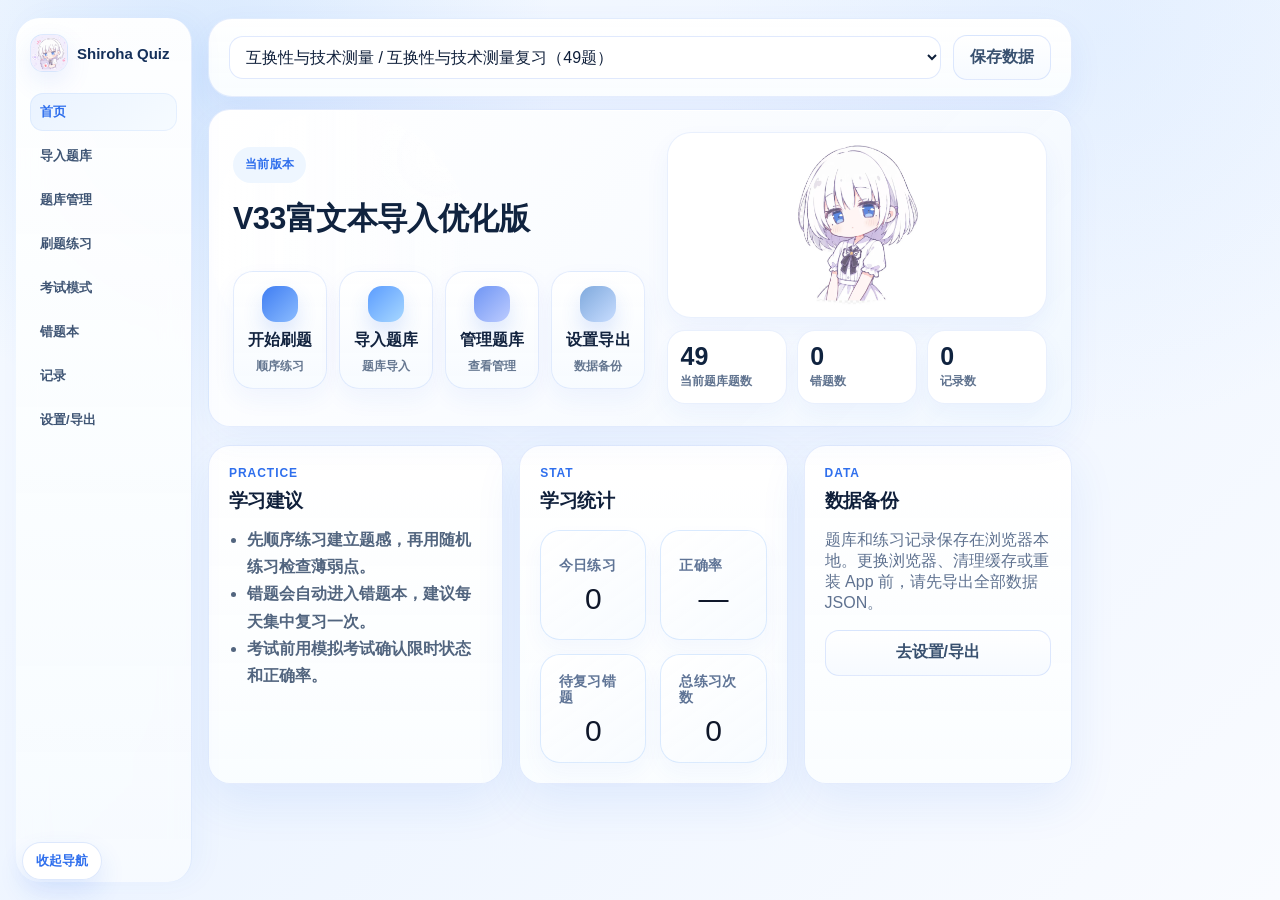
==== commit 4dde5267: "fix: replace old local banks with packaged bank" ====
--- a/index.html
+++ b/index.html
@@ -1,12 +1,17 @@
-<!DOCTYPE html>
+﻿<!DOCTYPE html>
 <html lang="zh-CN">
 <head>
   <meta charset="UTF-8" />
   <meta name="viewport" content="width=device-width, initial-scale=1.0, viewport-fit=cover" />
   <meta name="theme-color" content="#F6F7FB" />
+  <meta name="mobile-web-app-capable" content="yes" />
+  <meta name="apple-mobile-web-app-capable" content="yes" />
+  <meta name="apple-mobile-web-app-status-bar-style" content="default" />
+  <meta name="apple-mobile-web-app-title" content="Shiroha Quiz" />
   <title>Shiroha Quiz - V29：基本完成版</title>
+  <link rel="manifest" href="./manifest.webmanifest" />
   <link rel="icon" type="image/png" href="./app-icon.png" />
-  <link rel="apple-touch-icon" href="./app-icon.png" />
+  <link rel="apple-touch-icon" sizes="512x512" href="./app-icon.png" />
   <link rel="preload" as="image" href="./media/peeking.webp" />
   <link rel="stylesheet" href="./styles.css" />
   <link rel="preload" as="image" href="./media/home_welcome_avatar.webp" />
@@ -228,7 +233,7 @@
             <img src="./media/quiz_in_progress_study.webp" alt="刷题学习素材" />
           </div>
           <div class="form-grid">
-            <label>题型<select id="practice-type"><option value="all">全部</option><option value="single">单选</option><option value="multiple">多选</option><option value="multi">多选兼容</option><option value="judge">判断</option><option value="blank">填空</option><option value="short">简答</option></select></label>
+            <label>题型<select id="practice-type"><option value="all">全部</option><option value="single">单选</option><option value="multiple">多选</option><option value="multi">多选兼容</option><option value="judge">判断</option><option value="blank">填空</option><option value="short">简答</option><option value="material">材料分析</option><option value="essay">论述</option></select></label>
             <label>来源<select id="practice-source"><option value="all">全部题目</option><option value="wrong">仅错题本</option><option value="favorite">仅收藏题</option></select></label>
             <label>顺序<select id="practice-order"><option value="sequence">顺序</option><option value="random">随机</option></select></label>
             <label>题量<select id="practice-limit"><option value="20">20题</option><option value="50">50题</option><option value="100">100题</option><option value="half">题库一半</option><option value="all">全部题库</option></select></label>
@@ -264,7 +269,7 @@
             <label>判断分值<input id="score-judge" type="number" value="1" min="0" step="0.5" /></label>
             <label>填空分值<input id="score-blank" type="number" value="1" min="0" step="0.5" /></label>
             <label>简答分值<input id="score-short" type="number" value="5" min="0" step="0.5" /></label>
-            <label>题型范围<select id="exam-type"><option value="all">全部题型</option><option value="single">只考单选</option><option value="multiple">只考多选</option><option value="judge">只考判断</option><option value="blank">只考填空</option><option value="short">只考简答</option></select></label>
+            <label>题型范围<select id="exam-type"><option value="all">全部题型</option><option value="single">只考单选</option><option value="multiple">只考多选</option><option value="judge">只考判断</option><option value="blank">只考填空</option><option value="short">只考简答</option><option value="material">材料分析</option><option value="essay">论述</option></select></label>
             <label>抽题方式<select id="exam-order"><option value="random">随机抽题</option><option value="sequence">顺序抽题</option></select></label>
             <div class="settings-action-cell web-settings-action-cell">
               <span class="control-label">快捷操作</span>
@@ -297,7 +302,7 @@
       </div>
       <input id="edit-index" type="hidden" />
       <div class="form-grid">
-        <label>题型<select id="edit-type"><option value="single">单选题</option><option value="multiple">多选题</option><option value="judge">判断题</option><option value="blank">填空题</option><option value="short">简答题</option></select></label>
+        <label>题型<select id="edit-type"><option value="single">单选题</option><option value="multiple">多选题</option><option value="judge">判断题</option><option value="blank">填空题</option><option value="short">简答题</option><option value="material">材料分析</option><option value="essay">论述</option></select></label>
         <label>答案<input id="edit-answer" placeholder="选择题填 D 或 ACD；判断题可填 A/B/正确/错误；填空/简答可填参考答案，多个等价答案用 || 分隔" /></label>
         <label>分类<input id="edit-category" placeholder="例如：基础知识 / 安全规范" /></label>
         <label>分值<input id="edit-score" type="number" min="0" step="0.5" placeholder="可空，考试时按题型默认分值" /></label>
@@ -310,7 +315,7 @@
     </div>
   </div>
   <div id="app-toast" class="app-toast" aria-live="polite"></div>
-  <script src="./question-bank.js?v=mayuan-20260531"></script>
+  <script src="./question-bank.js?v=quiz-20260602"></script>
   <script>
     (function(){
       var KEY = 'shiroha_quiz_state_v28_4_c1';
@@ -324,14 +329,23 @@
       state.records = Array.isArray(state.records) ? state.records : [];
       state.settings = state.settings && typeof state.settings === 'object' ? state.settings : {};
       state.favorites = state.favorites && typeof state.favorites === 'object' ? state.favorites : {};
-      var byId = new Map(state.banks.map(function(b){ return [String(b.id || ''), b]; }));
-      banks.forEach(function(bank){ byId.set(bank.id, bank); });
-      state.banks = Array.from(byId.values());
-      if (!state.activeBankId || !byId.has(state.activeBankId)) state.activeBankId = banks[0].id;
+      var allowedIds = new Set(banks.map(function(bank){ return String(bank.id || ''); }));
+      state.banks = banks.map(function(bank){ return JSON.parse(JSON.stringify(bank)); });
+      if (!allowedIds.has(String(state.activeBankId || ''))) state.activeBankId = banks[0].id;
       localStorage.setItem(KEY, JSON.stringify(state));
     })();
   </script>
-  <script src="./app.js?v=mayuan-20260531"></script>
+  <script src="./app.js?v=quiz-20260707-interchange-only"></script>
+  <script>
+    if ('serviceWorker' in navigator && (location.protocol === 'https:' || location.hostname === 'localhost')) {
+      window.addEventListener('load', function() {
+        navigator.serviceWorker.register('./service-worker.js').catch(function(error) {
+          console.warn('Service Worker registration failed:', error);
+        });
+      });
+    }
+  </script>
 
 </body>
 </html>
+
